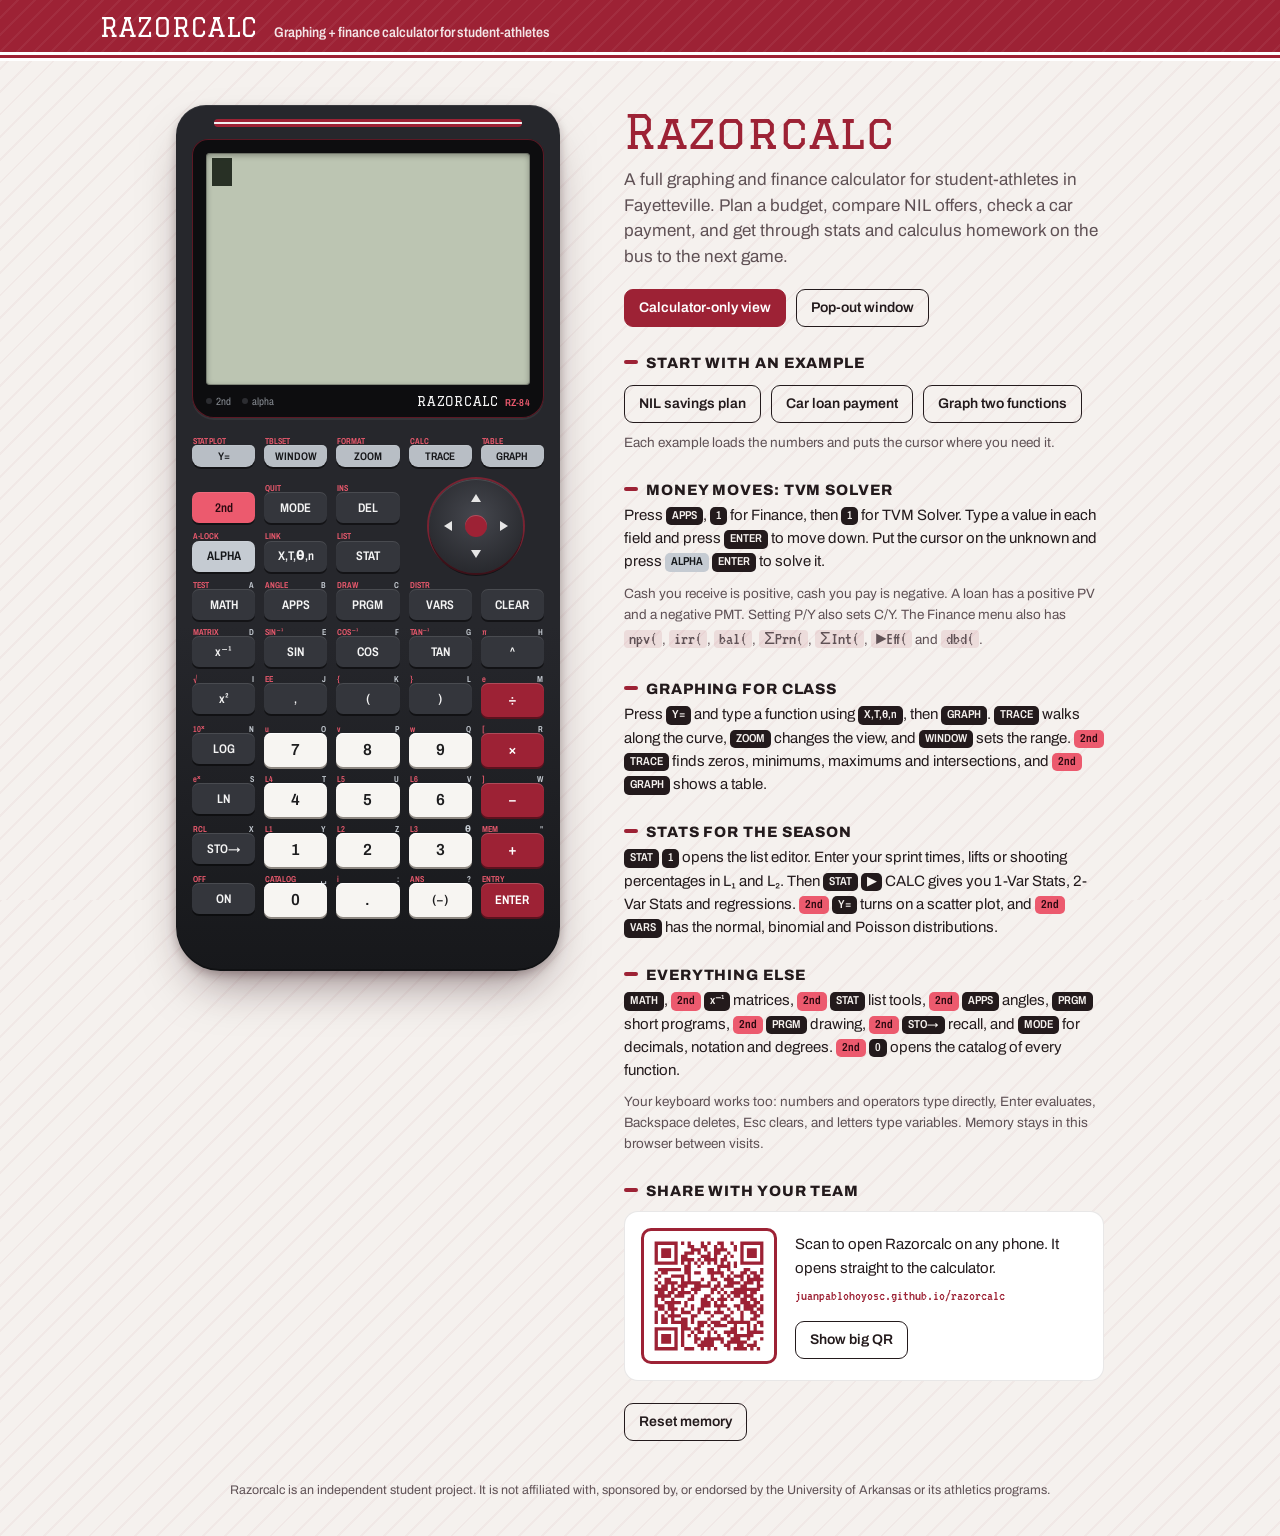
==== razorcalc/index.html @ 6e21e83f "Add Razorcalc calculator with Pages deploy workflow Rebrands the Amortix artifact as Razorcalc, wire" ====
<!DOCTYPE html>
<html lang="en">
<head>
<meta charset="utf-8">
<meta name="viewport" content="width=device-width, initial-scale=1, viewport-fit=cover">
<meta name="theme-color" content="#9D2235">
<meta name="description" content="Razorcalc: a graphing and finance calculator built for student-athletes.">
<title>Razorcalc</title>
<link rel="icon" href="data:image/svg+xml,%3Csvg xmlns='http://www.w3.org/2000/svg' viewBox='0 0 64 64'%3E%3Crect width='64' height='64' rx='14' fill='%239D2235'/%3E%3Ctext x='32' y='45' font-family='Georgia,serif' font-size='38' font-weight='700' text-anchor='middle' fill='%23fff'%3ER%3C/text%3E%3C/svg%3E">
<link rel="preconnect" href="https://fonts.googleapis.com">
<link rel="preconnect" href="https://fonts.gstatic.com" crossorigin>
<link href="https://fonts.googleapis.com/css2?family=Archivo:wdth,wght@62..125,400..800&family=Graduate&family=VT323&display=swap" rel="stylesheet">
<style>
:root{
  box-sizing:border-box;
  --page:#f5f1ee; --stripe:rgba(157,34,53,.045); --text:#231a1c; --muted:#5f5155; --rule:rgba(35,26,28,.14);
  --accent:#9D2235; --accent-ink:#ffffff; --card:#ffffff; --card-line:rgba(35,26,28,.1);
  --kbd-bg:#231a1c; --kbd-t:#f5f1ee;
  /* device colors stay constant across themes */
  --cardinal:#9D2235; --body:#26272c; --body-lo:#17181b; --bezel:#0d0d0f;
  --k-fn:#34363c; --k-fn-t:#f4f4f4;
  --k-num:#f7f5f2; --k-num-t:#1c1c1e;
  --k-op:#9D2235; --k-op-t:#ffffff;
  --k-top:#b8bec5; --k-top-t:#16171a;
  --second:#ec5a6e; --alpha:#c5cbd2;
  --lcd:#bcc5b2; --px:#1b2318;
}
@media (prefers-color-scheme:dark){
  :root:not([data-theme="light"]){ --page:#151113; --stripe:rgba(236,90,110,.05); --text:#f0e8e9; --muted:#b9a9ac; --rule:rgba(240,232,233,.14);
    --accent:#ec5a6e; --accent-ink:#1a0b0e; --card:#1f191b; --card-line:rgba(240,232,233,.1); --kbd-bg:#f0e8e9; --kbd-t:#151113; }
}
:root[data-theme="dark"]{ --page:#151113; --stripe:rgba(236,90,110,.05); --text:#f0e8e9; --muted:#b9a9ac; --rule:rgba(240,232,233,.14);
  --accent:#ec5a6e; --accent-ink:#1a0b0e; --card:#1f191b; --card-line:rgba(240,232,233,.1); --kbd-bg:#f0e8e9; --kbd-t:#151113; }
*,*::before,*::after{box-sizing:inherit}
html{height:100%}
body{
  margin:0;min-height:100%;color:var(--text);
  font-family:"Archivo",system-ui,-apple-system,"Segoe UI",sans-serif;
  background-color:var(--page);
  background-image:repeating-linear-gradient(135deg,var(--stripe) 0 2px,transparent 2px 16px);
  padding-bottom:env(safe-area-inset-bottom,0px);
}

/* ---------- masthead ---------- */
.masthead{background:var(--cardinal);color:#fff;padding:calc(14px + env(safe-area-inset-top,0px)) 16px 0;
  background-image:repeating-linear-gradient(135deg,rgba(255,255,255,.05) 0 2px,transparent 2px 12px)}
.mast-inner{max-width:1080px;margin:0 auto;display:flex;flex-wrap:wrap;align-items:baseline;gap:6px 16px;padding-bottom:12px}
.wordmark{font-family:"Graduate",Georgia,serif;font-size:26px;letter-spacing:.04em;line-height:1}
.tag{font-size:14px;font-weight:600;font-stretch:85%;opacity:.88}
.jersey{height:9px;background:linear-gradient(180deg,#fff 0 3px,var(--cardinal) 3px 6px,#fff 6px 9px)}

main{
  display:flex;flex-wrap:wrap;gap:clamp(24px,5vw,64px);justify-content:center;align-items:flex-start;
  padding:clamp(18px,4vw,44px) 16px 40px;max-width:1080px;margin:0 auto;
}

/* ---------- device ---------- */
.device{
  width:min(100%,384px);flex:0 0 auto;position:relative;
  background:linear-gradient(180deg,var(--body) 0%,var(--body) 60%,var(--body-lo) 100%);
  border-radius:30px 30px 44px 44px;
  padding:14px 16px 24px;
  box-shadow:0 1px 0 rgba(255,255,255,.08) inset,0 -2px 0 rgba(0,0,0,.3) inset,0 24px 50px -18px rgba(40,10,16,.55),0 4px 10px rgba(40,10,16,.25);
  user-select:none;-webkit-user-select:none;
}
.trim{height:8px;margin:0 22px 12px;border-radius:4px;background:linear-gradient(180deg,var(--cardinal) 0 3px,#f1f1f1 3px 5px,var(--cardinal) 5px 8px)}
.bezel{background:var(--bezel);border-radius:16px 16px 22px 22px;padding:14px 14px 10px;box-shadow:0 2px 0 rgba(255,255,255,.06),inset 0 0 0 1px rgba(157,34,53,.55)}
.lcd{
  position:relative;container-type:inline-size;background:var(--lcd);border-radius:4px;padding:5px 6px;
  box-shadow:inset 0 2px 6px rgba(0,0,0,.35),inset 0 0 0 1px rgba(0,0,0,.25);
}
.cells{
  display:grid;grid-template-columns:repeat(16,1fr);grid-template-rows:repeat(8,1fr);
  aspect-ratio:16/11.4;font-family:"VT323",ui-monospace,monospace;font-size:calc(100cqw/16*1.32);line-height:1;color:var(--px);
  transition:opacity .15s;
}
#gfx{position:absolute;left:6px;top:5px;width:calc(100% - 12px);height:calc(100% - 10px)}
#gfx[hidden]{display:none}
.c{position:relative;display:flex;align-items:center;justify-content:center;overflow:hidden;white-space:pre}
.c.inv{background:var(--px);color:var(--lcd)}
.c.cur::after{content:attr(data-o);position:absolute;inset:0;display:flex;align-items:center;justify-content:center;background:var(--px);color:var(--lcd);animation:blink 1s linear infinite}
.c.cur.ins::after{background:var(--lcd);color:var(--px)}
.c.fl{animation:flash 1s linear infinite}
@keyframes blink{0%,49.9%{opacity:1}50%,100%{opacity:0}}
@keyframes flash{0%,49.9%{background:var(--px);color:var(--lcd)}50%,100%{background:var(--lcd);color:var(--px)}}
@media (prefers-reduced-motion:reduce){.c.cur::after{animation:none}.c.fl{animation:none;background:var(--px);color:var(--lcd)}}
.lcd.off .cells,.lcd.off #gfx{visibility:hidden}
.bezel-foot{display:flex;align-items:center;justify-content:space-between;margin-top:9px;color:#8a8f96;font-size:10.5px;font-stretch:80%;letter-spacing:.02em}
.leds{display:flex;gap:10px}
.led{display:flex;align-items:center;gap:4px}
.led i{width:6px;height:6px;border-radius:50%;background:#2c2d31;transition:background .1s,box-shadow .1s}
.led.on.s i{background:var(--second);box-shadow:0 0 6px var(--second)}
.led.on.a i{background:var(--alpha);box-shadow:0 0 6px var(--alpha)}
.brand{font-family:"Graduate",Georgia,serif;color:#f3f3f3;font-size:13px;letter-spacing:.06em}
.brand small{font-family:"Archivo",sans-serif;font-weight:600;font-stretch:80%;color:var(--second);font-size:10px;margin-left:6px;letter-spacing:.04em}

.keys{display:grid;grid-template-columns:repeat(5,1fr);column-gap:9px;row-gap:3px;margin-top:14px}
.kw{display:flex;flex-direction:column;min-width:0}
.alt{display:flex;justify-content:space-between;align-items:flex-end;height:13px;padding:0 1px;font-size:8.6px;font-weight:600;font-stretch:72%;line-height:1;white-space:nowrap;overflow:visible}
.alt .l2{color:var(--second)}
.alt .la{color:var(--alpha);margin-left:auto}
.key{
  appearance:none;border:0;cursor:pointer;touch-action:manipulation;
  font:600 12.5px/1 "Archivo",system-ui,sans-serif;font-stretch:78%;
  height:31px;border-radius:7px;padding:0 2px;
  background:var(--k-fn);color:var(--k-fn-t);
  box-shadow:0 2px 0 rgba(0,0,0,.5),inset 0 1px 0 rgba(255,255,255,.1);
  transition:transform .06s,box-shadow .06s,filter .06s;
  white-space:nowrap;overflow:hidden;
}
.key:hover{filter:brightness(1.12)}
.key:active,.key.hit{transform:translateY(2px);box-shadow:0 0 0 rgba(0,0,0,.45),inset 0 1px 0 rgba(255,255,255,.1)}
.key:focus-visible{outline:2px solid var(--second);outline-offset:2px}
.key.num{background:var(--k-num);color:var(--k-num-t);font-size:16px;font-stretch:95%;height:34px;box-shadow:0 2px 0 #8d8781,inset 0 1px 0 #fff}
.key.num.small{font-size:12.5px}
.key.op{background:var(--k-op);color:var(--k-op-t);font-size:16px;height:34px;box-shadow:0 2px 0 #5a121e,inset 0 1px 0 rgba(255,255,255,.18)}
.key.op.enter{font-size:12.5px}
.key.second{background:var(--second);color:#2a0910}
.key.alpha{background:var(--alpha);color:#15171a}
.key.top{background:var(--k-top);color:var(--k-top-t);height:22px;border-radius:5px 5px 9px 9px;font-size:11px}
.row-gap{grid-column:1/-1;height:6px}

.dpad{grid-column:4/6;grid-row:3/5;position:relative;align-self:center;justify-self:center;width:94px;height:94px;border-radius:50%;
  background:radial-gradient(circle at 50% 40%,#45474e,#1f2024);box-shadow:0 3px 0 rgba(0,0,0,.5),inset 0 1px 0 rgba(255,255,255,.12),0 0 0 2px rgba(157,34,53,.7)}
.dpad button{position:absolute;appearance:none;border:0;background:transparent;color:#e6e6e6;cursor:pointer;width:34px;height:34px;display:flex;align-items:center;justify-content:center;border-radius:10px;touch-action:manipulation}
.dpad button:hover{background:rgba(255,255,255,.07)}
.dpad button:active,.dpad button.hit{background:rgba(0,0,0,.25)}
.dpad button:focus-visible{outline:2px solid var(--second)}
.dpad svg{width:12px;height:12px;fill:currentColor}
.dpad .u{top:2px;left:30px}.dpad .d{bottom:2px;left:30px}.dpad .l{left:2px;top:30px}.dpad .r{right:2px;top:30px}
.dpad .hub{position:absolute;inset:36px;border-radius:50%;background:var(--cardinal);box-shadow:inset 0 1px 0 rgba(255,255,255,.2)}

.note{min-height:1.4em;margin:12px 4px 0;font-size:13px;color:#c9c9cc;text-align:center}

/* ---------- guide ---------- */
.guide{flex:1 1 320px;max-width:480px;padding-top:4px}
.guide h1{font-family:"Graduate",Georgia,serif;font-weight:400;font-size:clamp(34px,5vw,46px);line-height:1;margin:0 0 12px;color:var(--accent);letter-spacing:.02em}
.guide .lede{font-size:17px;line-height:1.5;color:var(--muted);margin:0 0 20px}
.guide h2{font-size:15px;font-weight:800;margin:28px 0 6px;font-stretch:100%;text-transform:uppercase;letter-spacing:.06em}
.guide h2::before{content:"";display:inline-block;width:14px;height:4px;background:var(--accent);vertical-align:4px;margin-right:8px;border-radius:2px}
.guide p{font-size:15px;line-height:1.55;margin:0 0 10px}
.guide p.small{font-size:13.5px;color:var(--muted)}
kbd{display:inline-block;font:600 11.5px/1 "Archivo",sans-serif;font-stretch:80%;padding:3px 6px 4px;border-radius:5px;background:var(--kbd-bg);color:var(--kbd-t);vertical-align:1px;white-space:nowrap}
kbd.k2{background:var(--second);color:#2a0910}
kbd.ka{background:var(--alpha);color:#15171a}
code{font-family:"VT323",ui-monospace,monospace;font-size:18px;background:rgba(157,34,53,.1);padding:0 5px;border-radius:4px}
.actions{display:flex;flex-wrap:wrap;gap:10px;margin-top:14px}
.btn{appearance:none;cursor:pointer;font:600 14px/1 "Archivo",sans-serif;padding:11px 14px;border-radius:9px;border:1.5px solid var(--text);background:transparent;color:var(--text)}
.btn.primary{background:var(--accent);border-color:var(--accent);color:var(--accent-ink)}
.btn:hover{filter:brightness(1.08)}
.btn:focus-visible,.chip:focus-visible{outline:2px solid var(--accent);outline-offset:2px}
.share{display:flex;gap:18px;align-items:center;flex-wrap:wrap;margin-top:12px;padding:16px;border-radius:14px;background:var(--card);border:1px solid var(--card-line)}
.share p{margin:0 0 4px}
.qr{width:136px;flex:0 0 auto;border-radius:10px;overflow:hidden;background:#fff;padding:4px;border:3px solid var(--cardinal)}
.qr svg{display:block;width:100%;height:auto}
.url{font-family:"VT323",ui-monospace,monospace;font-size:18px;word-break:break-all;color:var(--accent)}
.foot{max-width:1080px;margin:0 auto;padding:0 16px 36px;font-size:12.5px;color:var(--muted);text-align:center;line-height:1.5}

/* ---------- calculator-only view ---------- */
.solobar{display:none;position:fixed;top:calc(8px + env(safe-area-inset-top,0px));right:8px;left:8px;justify-content:center;gap:6px;z-index:5;pointer-events:none}
.chip{pointer-events:auto;appearance:none;cursor:pointer;font:600 12.5px/1 "Archivo",sans-serif;padding:8px 11px;border-radius:999px;border:1px solid var(--card-line);background:var(--card);color:var(--text);box-shadow:0 2px 8px rgba(0,0,0,.12)}
.chip[hidden]{display:none}
body.solo .masthead,body.solo .masthead-trim,body.solo .guide,body.solo .foot{display:none}
body.solo .solobar{display:flex}
body.solo main{min-height:100vh;min-height:100dvh;align-items:center;padding:50px 8px 6px;max-width:none}

dialog{border:0;border-radius:18px;padding:0;background:var(--card);color:var(--text);max-width:min(92vw,360px);box-shadow:0 24px 60px rgba(0,0,0,.35)}
dialog::backdrop{background:rgba(20,8,11,.6)}
.share-card{padding:22px;text-align:center}
.share-card h2{font-family:"Graduate",Georgia,serif;font-weight:400;font-size:22px;margin:0 0 4px;color:var(--accent)}
.share-card .qr{width:min(70vw,240px);margin:14px auto 10px}
.share-card .actions{justify-content:center}
</style>
</head>
<body>
<header class="masthead">
  <div class="mast-inner"><span class="wordmark">RAZORCALC</span><span class="tag">Graphing + finance calculator for student-athletes</span></div>
</header>
<div class="jersey masthead-trim"></div>

<div class="solobar" id="solobar">
  <button class="chip" id="soloGuide" type="button">Guide</button>
  <button class="chip" id="soloQR" type="button">QR code</button>
  <button class="chip" id="soloFS" type="button">Fullscreen</button>
</div>

<main>
  <section class="device" aria-label="Calculator">
    <div class="trim" aria-hidden="true"></div>
    <div class="bezel">
      <div class="lcd" id="lcd" role="img" aria-label="Calculator display"><div class="cells" id="cells"></div><canvas id="gfx" hidden></canvas></div>
      <div class="bezel-foot">
        <div class="leds"><span class="led s" id="led2"><i></i>2nd</span><span class="led a" id="ledA"><i></i>alpha</span></div>
        <span class="brand">RAZORCALC<small>RZ-84</small></span>
      </div>
    </div>
    <div class="keys" id="keys"></div>
    <p class="note" id="note" aria-live="polite"></p>
  </section>

  <section class="guide">
    <h1>Razorcalc</h1>
    <p class="lede">A full graphing and finance calculator for student-athletes in Fayetteville. Plan a budget, compare NIL offers, check a car payment, and get through stats and calculus homework on the bus to the next game.</p>
    <div class="actions">
      <button class="btn primary" id="soloBtn" type="button">Calculator-only view</button>
      <button class="btn" id="popBtn" type="button">Pop-out window</button>
    </div>

    <h2>Start with an example</h2>
    <div class="actions">
      <button class="btn" id="exNil" type="button">NIL savings plan</button>
      <button class="btn" id="exCar" type="button">Car loan payment</button>
      <button class="btn" id="exGraph" type="button">Graph two functions</button>
    </div>
    <p class="small" style="margin-top:10px" id="exHelp">Each example loads the numbers and puts the cursor where you need it.</p>

    <h2>Money moves: TVM Solver</h2>
    <p>Press <kbd>APPS</kbd>, <kbd>1</kbd> for Finance, then <kbd>1</kbd> for TVM Solver. Type a value in each field and press <kbd>ENTER</kbd> to move down. Put the cursor on the unknown and press <kbd class="ka">ALPHA</kbd> <kbd>ENTER</kbd> to solve it.</p>
    <p class="small">Cash you receive is positive, cash you pay is negative. A loan has a positive PV and a negative PMT. Setting P/Y also sets C/Y. The Finance menu also has <code>npv(</code>, <code>irr(</code>, <code>bal(</code>, <code>ΣPrn(</code>, <code>ΣInt(</code>, <code>►Eff(</code> and <code>dbd(</code>.</p>

    <h2>Graphing for class</h2>
    <p>Press <kbd>Y=</kbd> and type a function using <kbd>X,T,θ,n</kbd>, then <kbd>GRAPH</kbd>. <kbd>TRACE</kbd> walks along the curve, <kbd>ZOOM</kbd> changes the view, and <kbd>WINDOW</kbd> sets the range. <kbd class="k2">2nd</kbd> <kbd>TRACE</kbd> finds zeros, minimums, maximums and intersections, and <kbd class="k2">2nd</kbd> <kbd>GRAPH</kbd> shows a table.</p>

    <h2>Stats for the season</h2>
    <p><kbd>STAT</kbd> <kbd>1</kbd> opens the list editor. Enter your sprint times, lifts or shooting percentages in L₁ and L₂. Then <kbd>STAT</kbd> <kbd>▶</kbd> CALC gives you 1-Var Stats, 2-Var Stats and regressions. <kbd class="k2">2nd</kbd> <kbd>Y=</kbd> turns on a scatter plot, and <kbd class="k2">2nd</kbd> <kbd>VARS</kbd> has the normal, binomial and Poisson distributions.</p>

    <h2>Everything else</h2>
    <p><kbd>MATH</kbd>, <kbd class="k2">2nd</kbd> <kbd>x⁻¹</kbd> matrices, <kbd class="k2">2nd</kbd> <kbd>STAT</kbd> list tools, <kbd class="k2">2nd</kbd> <kbd>APPS</kbd> angles, <kbd>PRGM</kbd> short programs, <kbd class="k2">2nd</kbd> <kbd>PRGM</kbd> drawing, <kbd class="k2">2nd</kbd> <kbd>STO→</kbd> recall, and <kbd>MODE</kbd> for decimals, notation and degrees. <kbd class="k2">2nd</kbd> <kbd>0</kbd> opens the catalog of every function.</p>
    <p class="small">Your keyboard works too: numbers and operators type directly, Enter evaluates, Backspace deletes, Esc clears, and letters type variables. Memory stays in this browser between visits.</p>

    <h2>Share with your team</h2>
    <div class="share">
      <div class="qr" id="qrGuide"><svg viewBox="0 0 37 37" class="segno"><path fill="#fff" d="M0 0h37v37h-37z"/><path class="qrline" stroke="#9d2235" d="M2 2.5h7m1 0h1m1 0h1m3 0h1m1 0h1m2 0h2m2 0h1m2 0h7m-33 1h1m5 0h1m3 0h2m2 0h2m2 0h1m1 0h1m3 0h1m1 0h1m5 0h1m-33 1h1m1 0h3m1 0h1m4 0h3m1 0h1m2 0h4m2 0h1m1 0h1m1 0h3m1 0h1m-33 1h1m1 0h3m1 0h1m2 0h3m1 0h1m2 0h1m1 0h2m2 0h1m3 0h1m1 0h3m1 0h1m-33 1h1m1 0h3m1 0h1m1 0h2m4 0h3m1 0h1m2 0h1m1 0h1m2 0h1m1 0h3m1 0h1m-33 1h1m5 0h1m1 0h4m1 0h1m1 0h4m1 0h2m4 0h1m5 0h1m-33 1h7m1 0h1m1 0h1m1 0h1m1 0h1m1 0h1m1 0h1m1 0h1m1 0h1m1 0h1m1 0h7m-24 1h2m2 0h1m5 0h4m1 0h1m-24 1h7m1 0h2m5 0h2m1 0h1m2 0h1m4 0h2m3 0h1m-33 1h1m1 0h2m5 0h2m1 0h2m2 0h5m2 0h1m2 0h2m1 0h2m1 0h1m-32 1h1m3 0h4m1 0h1m6 0h1m2 0h1m1 0h1m1 0h3m1 0h1m1 0h2m-32 1h1m2 0h2m3 0h1m1 0h1m3 0h1m2 0h2m2 0h3m2 0h1m1 0h5m-32 1h1m1 0h4m1 0h6m2 0h1m2 0h1m2 0h4m1 0h3m1 0h1m-32 1h1m1 0h2m1 0h1m1 0h3m2 0h5m1 0h2m1 0h3m2 0h2m3 0h2m-33 1h4m1 0h2m1 0h1m2 0h3m3 0h2m1 0h1m3 0h8m-31 1h2m1 0h2m1 0h4m1 0h1m4 0h1m1 0h1m1 0h1m1 0h5m1 0h2m-31 1h5m1 0h3m2 0h1m3 0h2m3 0h1m1 0h1m1 0h2m1 0h3m2 0h1m-33 1h1m1 0h1m2 0h1m4 0h2m2 0h2m1 0h1m1 0h3m1 0h1m2 0h2m1 0h2m1 0h1m-33 1h1m2 0h5m1 0h1m4 0h3m1 0h1m1 0h1m5 0h3m1 0h2m-32 1h3m1 0h2m3 0h1m1 0h1m2 0h3m1 0h4m2 0h2m1 0h4m1 0h1m-32 1h2m1 0h3m1 0h1m2 0h1m1 0h2m4 0h1m2 0h1m2 0h1m1 0h3m1 0h2m-33 1h1m2 0h1m1 0h1m2 0h3m2 0h1m1 0h2m1 0h3m2 0h1m2 0h1m2 0h2m1 0h1m-33 1h1m1 0h1m1 0h4m3 0h2m4 0h1m3 0h2m3 0h1m3 0h2m-32 1h1m1 0h2m1 0h1m2 0h2m1 0h1m4 0h1m3 0h2m1 0h1m2 0h1m2 0h2m-31 1h1m1 0h2m1 0h5m1 0h1m1 0h3m1 0h3m2 0h7m2 0h2m-25 1h2m3 0h2m1 0h1m1 0h4m2 0h1m3 0h1m1 0h1m1 0h1m-33 1h7m1 0h3m1 0h2m3 0h1m5 0h2m1 0h1m1 0h1m1 0h1m-31 1h1m5 0h1m1 0h1m2 0h1m1 0h2m1 0h1m1 0h1m2 0h4m3 0h5m-33 1h1m1 0h3m1 0h1m1 0h1m1 0h1m1 0h1m3 0h1m2 0h1m2 0h1m1 0h6m-30 1h1m1 0h3m1 0h1m1 0h1m3 0h2m1 0h6m2 0h3m2 0h1m3 0h1m-33 1h1m1 0h3m1 0h1m1 0h1m3 0h1m1 0h4m2 0h1m1 0h6m2 0h1m-31 1h1m5 0h1m1 0h1m4 0h5m3 0h2m2 0h2m1 0h3m-31 1h7m2 0h3m2 0h1m1 0h1m1 0h1m3 0h1m1 0h4m1 0h1m1 0h1"/></svg></div>
      <div style="flex:1 1 180px">
        <p>Scan to open Razorcalc on any phone. It opens straight to the calculator.</p>
        <p class="url">juanpablohoyosc.github.io/razorcalc</p>
        <div class="actions"><button class="btn" id="qrBtn" type="button">Show big QR</button></div>
      </div>
    </div>
    <div class="actions" style="margin-top:22px"><button class="btn" id="reset" type="button">Reset memory</button></div>
  </section>
</main>
<footer class="foot">Razorcalc is an independent student project. It is not affiliated with, sponsored by, or endorsed by the University of Arkansas or its athletics programs.</footer>

<dialog id="share" aria-labelledby="shareTitle">
  <div class="share-card">
    <h2 id="shareTitle">Scan for Razorcalc</h2>
    <p class="small" style="margin:0;color:var(--muted)">Point a phone camera at the code.</p>
    <div class="qr" id="qrDialog"><svg viewBox="0 0 37 37" class="segno"><path fill="#fff" d="M0 0h37v37h-37z"/><path class="qrline" stroke="#9d2235" d="M2 2.5h7m1 0h1m1 0h1m3 0h1m1 0h1m2 0h2m2 0h1m2 0h7m-33 1h1m5 0h1m3 0h2m2 0h2m2 0h1m1 0h1m3 0h1m1 0h1m5 0h1m-33 1h1m1 0h3m1 0h1m4 0h3m1 0h1m2 0h4m2 0h1m1 0h1m1 0h3m1 0h1m-33 1h1m1 0h3m1 0h1m2 0h3m1 0h1m2 0h1m1 0h2m2 0h1m3 0h1m1 0h3m1 0h1m-33 1h1m1 0h3m1 0h1m1 0h2m4 0h3m1 0h1m2 0h1m1 0h1m2 0h1m1 0h3m1 0h1m-33 1h1m5 0h1m1 0h4m1 0h1m1 0h4m1 0h2m4 0h1m5 0h1m-33 1h7m1 0h1m1 0h1m1 0h1m1 0h1m1 0h1m1 0h1m1 0h1m1 0h1m1 0h1m1 0h7m-24 1h2m2 0h1m5 0h4m1 0h1m-24 1h7m1 0h2m5 0h2m1 0h1m2 0h1m4 0h2m3 0h1m-33 1h1m1 0h2m5 0h2m1 0h2m2 0h5m2 0h1m2 0h2m1 0h2m1 0h1m-32 1h1m3 0h4m1 0h1m6 0h1m2 0h1m1 0h1m1 0h3m1 0h1m1 0h2m-32 1h1m2 0h2m3 0h1m1 0h1m3 0h1m2 0h2m2 0h3m2 0h1m1 0h5m-32 1h1m1 0h4m1 0h6m2 0h1m2 0h1m2 0h4m1 0h3m1 0h1m-32 1h1m1 0h2m1 0h1m1 0h3m2 0h5m1 0h2m1 0h3m2 0h2m3 0h2m-33 1h4m1 0h2m1 0h1m2 0h3m3 0h2m1 0h1m3 0h8m-31 1h2m1 0h2m1 0h4m1 0h1m4 0h1m1 0h1m1 0h1m1 0h5m1 0h2m-31 1h5m1 0h3m2 0h1m3 0h2m3 0h1m1 0h1m1 0h2m1 0h3m2 0h1m-33 1h1m1 0h1m2 0h1m4 0h2m2 0h2m1 0h1m1 0h3m1 0h1m2 0h2m1 0h2m1 0h1m-33 1h1m2 0h5m1 0h1m4 0h3m1 0h1m1 0h1m5 0h3m1 0h2m-32 1h3m1 0h2m3 0h1m1 0h1m2 0h3m1 0h4m2 0h2m1 0h4m1 0h1m-32 1h2m1 0h3m1 0h1m2 0h1m1 0h2m4 0h1m2 0h1m2 0h1m1 0h3m1 0h2m-33 1h1m2 0h1m1 0h1m2 0h3m2 0h1m1 0h2m1 0h3m2 0h1m2 0h1m2 0h2m1 0h1m-33 1h1m1 0h1m1 0h4m3 0h2m4 0h1m3 0h2m3 0h1m3 0h2m-32 1h1m1 0h2m1 0h1m2 0h2m1 0h1m4 0h1m3 0h2m1 0h1m2 0h1m2 0h2m-31 1h1m1 0h2m1 0h5m1 0h1m1 0h3m1 0h3m2 0h7m2 0h2m-25 1h2m3 0h2m1 0h1m1 0h4m2 0h1m3 0h1m1 0h1m1 0h1m-33 1h7m1 0h3m1 0h2m3 0h1m5 0h2m1 0h1m1 0h1m1 0h1m-31 1h1m5 0h1m1 0h1m2 0h1m1 0h2m1 0h1m1 0h1m2 0h4m3 0h5m-33 1h1m1 0h3m1 0h1m1 0h1m1 0h1m1 0h1m3 0h1m2 0h1m2 0h1m1 0h6m-30 1h1m1 0h3m1 0h1m1 0h1m3 0h2m1 0h6m2 0h3m2 0h1m3 0h1m-33 1h1m1 0h3m1 0h1m1 0h1m3 0h1m1 0h4m2 0h1m1 0h6m2 0h1m-31 1h1m5 0h1m1 0h1m4 0h5m3 0h2m2 0h2m1 0h3m-31 1h7m2 0h3m2 0h1m1 0h1m1 0h1m3 0h1m1 0h4m1 0h1m1 0h1"/></svg></div>
    <p class="url" style="margin:0 0 6px;font-size:16px">juanpablohoyosc.github.io/razorcalc</p>
    <div class="actions"><button class="btn primary" id="copyLink" type="button">Copy link</button><button class="btn" id="closeShare" type="button">Close</button></div>
  </div>
</dialog>
<script>
(function(){
'use strict';
const W=16,H=8;
const SITE_URL='https://juanpablohoyosc.github.io/razorcalc/';
const DONE={done:true};
class TIError extends Error{constructor(c){super(c);this.code=c;}}
const err=c=>{throw new TIError(c);};

const FINV={'fN':'N','fI%':'I','fPV':'PV','fPMT':'PMT','fFV':'FV','fP/Y':'PY','fC/Y':'CY'};
const WINV={wXmin:'Xmin',wXmax:'Xmax',wXscl:'Xscl',wYmin:'Ymin',wYmax:'Ymax',wYscl:'Yscl'};
const MATV={mA:'A',mB:'B',mC:'C'};
const DISP={neg:'⁻',inv:'⁻¹',EE:'ᴇ',econst:'e',L1:'L₁',L2:'L₂',L3:'L₃',L4:'L₄',L5:'L₅',L6:'L₆',
  fN:'N','fI%':'I%',fPV:'PV',fPMT:'PMT',fFV:'FV','fP/Y':'P/Y','fC/Y':'C/Y',nPr:' nPr ',nCr:' nCr ',xroot:'ˣ√',
  Y1:'Y₁',Y2:'Y₂',Y3:'Y₃',Y4:'Y₄',mA:'[A]',mB:'[B]',mC:'[C]',deg:'°',rad:'ʳ',tr:'ᵀ',
  wXmin:'Xmin',wXmax:'Xmax',wXscl:'Xscl',wYmin:'Ymin',wYmax:'Ymax',wYscl:'Yscl'};
const disp=t=>DISP[t]??t;
const isList=Array.isArray;
const isMat=v=>v!=null&&typeof v==='object'&&Array.isArray(v.m);
const isLetter=k=>typeof k==='string'&&/^[A-Zθuvw]$/.test(k);
const isLvar=k=>typeof k==='string'&&/^L[1-6]$/.test(k);
const isYv=k=>typeof k==='string'&&/^Y[1-4]$/.test(k);
const SUBS='₁₂₃₄₅₆';

const defTVM=()=>({N:0,I:0,PV:0,PMT:0,FV:0,PY:1,CY:1,bgn:false});
const defModes=()=>({notation:'normal',fix:'float',angle:'rad'});
const defWin=()=>({Xmin:-10,Xmax:10,Xscl:1,Ymin:-10,Ymax:10,Yscl:1});
const defFmt=()=>({axes:'on',grid:'off',coord:'on'});
const S={screen:'home',power:true,shift:null,alock:false,insert:false,
  ed:{t:[],c:0},history:[],entries:[],entryIdx:-1,ans:0,hasAns:false,
  vars:{},lists:{},tvm:defTVM(),modes:defModes(),contrast:0,
  menu:null,err:null,tvmRow:0,tvmEdit:null,tvmSolved:null,tvmOpt:0,modeRow:0,modeCol:[0,0,0],opt:'mode',
  yf:[[],[],[],[]],yon:[true,true,true,true],yRow:0,yEd:null,yEq:false,
  win:defWin(),tblset:{start:0,step:1},fmt:defFmt(),splot:false,draws:[],prgms:{},mats:{},
  form:null,gcur:null,trace:null,tbl:{top:0,row:0,col:0},led:{col:0,left:0,row:0,top:0,ed:null},
  info:null,pname:'',ped:null,rcl:false,_graph:false};

/* ================= number formatting ================= */
function fmtNum(x){
  if(typeof x!=='number') return String(x);
  if(x===0) x=0;
  const neg=x<0, a=Math.abs(x);
  const {notation,fix}=S.modes;
  const sci=(a,eng)=>{
    if(a===0) return fix==='float'?'0':(0).toFixed(fix);
    let e=Math.floor(Math.log10(a)); let m=a/Math.pow(10,e);
    if(m>=10){m/=10;e++;} if(m<1){m*=10;e--;}
    if(eng){const e3=Math.floor(e/3)*3; m=m*Math.pow(10,e-e3); e=e3;}
    const f=v=>fix==='float'?String(Number(v.toPrecision(10))):v.toFixed(fix);
    let ms=f(m);
    const lim=eng?1000:10;
    if(Number(ms)>=lim){ if(eng){m/=1000;e+=3;} else {m/=10;e+=1;} ms=f(m); }
    return ms+'ᴇ'+(e<0?'⁻':'')+Math.abs(e);
  };
  let s;
  if(notation==='normal'){
    if(a!==0&&(a>=1e10||(fix==='float'&&a<1e-3))) s=sci(a,false);
    else if(fix==='float'){ s=String(Number(a.toPrecision(10))); if(s.includes('e')||Number(s)>=1e10) s=sci(a,false); }
    else s=a.toFixed(fix);
  } else s=sci(a,notation==='eng');
  const zero=/^[0.]+$/.test(s);
  return (neg&&!zero?'⁻':'')+s;
}
// shortest rendering of x that fits in w cells (tables, list editor, graph readouts)
function fitNum(x,w){
  if(!isFinite(x)) return 'ERR';
  const s=fmtNum(x); if([...s].length<=w) return s;
  const tidy=t=>t.replace('e+','ᴇ').replace('e-','ᴇ⁻').replace(/^-/,'⁻');
  for(let p=w;p>=1;p--){
    const a=tidy(String(Number(x.toPrecision(p)))); if([...a].length<=w) return a;
    const b=tidy(x.toExponential(Math.max(0,p-1)).replace(/\.?0+e/,'e')); if([...b].length<=w) return b;
  }
  return '…';
}
function fracStr(x){
  if(typeof x!=='number'||!isFinite(x)||Number.isInteger(x)) return null;
  const neg=x<0; const a=Math.abs(x);
  let h1=1,h0=0,k1=0,k0=1,b=a;
  for(let i=0;i<40;i++){
    const q=Math.floor(b);
    const h2=q*h1+h0, k2=q*k1+k0;
    if(k2>9999) break;
    h0=h1;h1=h2;k0=k1;k1=k2;
    if(Math.abs(a-h1/k1)<1e-12*Math.max(1,a)) return (neg?'⁻':'')+h1+'/'+k1;
    const r=b-q; if(r<1e-15) break; b=1/r;
  }
  return null;
}
function fmtDMS(x){
  const neg=x<0; const a=Math.abs(x); let d=Math.floor(a); let mf=(a-d)*60; let m=Math.floor(mf+1e-9);
  let s=Number(Math.max(0,(mf-m)*60).toPrecision(8)); if(s>=60){s-=60;m++;} if(m>=60){m-=60;d++;}
  return (neg?'⁻':'')+d+'°'+m+"'"+s+'"';
}
function fmtMat(m,f){ return m.map((r,i)=>(i?' ':'[')+'['+r.map(f).join(' ')+']'+(i===m.length-1?']':'')).join('\n'); }
function fmtResult(v){
  if(v===DONE) return 'Done';
  if(v&&v.str!==undefined) return v.str;
  const fr=y=>fracStr(y)??fmtNum(y);
  if(v&&v.frac!==undefined){
    const x=v.frac;
    if(isMat(x)) return fmtMat(x.m,fr);
    if(isList(x)) return '{'+x.map(fr).join(' ')+'}';
    return fr(x);
  }
  if(v&&v.dms!==undefined){ const x=v.dms; return isList(x)?'{'+x.map(fmtDMS).join(' ')+'}':fmtDMS(x); }
  if(isMat(v)) return fmtMat(v.m,fmtNum);
  if(isList(v)) return '{'+v.map(fmtNum).join(' ')+'}';
  return fmtNum(v);
}

/* ================= arithmetic ================= */
function chk(v){ if(v===DONE||v==null||(typeof v==='object'&&!isList(v))) err('DATA TYPE'); return v; }
function num(v){ chk(v); if(isList(v)) err('DATA TYPE'); return v; }
function map1(v,f){ chk(v); return isList(v)?v.map(f):f(v); }
function bin(a,b,f){
  chk(a);chk(b);
  if(isList(a)&&isList(b)){ if(a.length!==b.length) err('DIM MISMATCH'); return a.map((x,i)=>f(x,b[i])); }
  if(isList(a)) return a.map(x=>f(x,b));
  if(isList(b)) return b.map(y=>f(a,y));
  return f(a,b);
}
const add=(x,y)=>{const r=x+y; return Math.abs(r)<1e-13*Math.max(Math.abs(x),Math.abs(y))?0:r;};
const sub=(x,y)=>add(x,-y);
const mul=(x,y)=>x*y;
const dv=(x,y)=>{ if(y===0) err('DIVIDE BY 0'); return x/y; };
function pw(x,y){
  if(x===0&&y===0) err('DOMAIN');
  if(x===0&&y<0) err('DIVIDE BY 0');
  if(x<0&&!Number.isInteger(y)){
    const inv=1/y, n=Math.round(inv);
    if(Math.abs(inv-n)<1e-10&&n%2!==0) return -Math.pow(-x,y);
    err('NONREAL ANS');
  }
  return Math.pow(x,y);
}
function fact(x){ if(!Number.isInteger(x)||x<0||x>69) err('DOMAIN'); let r=1; for(let i=2;i<=x;i++) r*=i; return r; }
function nPr(n,r){ if(!Number.isInteger(n)||!Number.isInteger(r)||n<0||r<0) err('DOMAIN'); if(r>n) return 0; let p=1; for(let i=0;i<r;i++) p*=(n-i); return p; }
function nCr(n,r){ if(!Number.isInteger(n)||!Number.isInteger(r)||n<0||r<0) err('DOMAIN'); if(r>n) return 0; r=Math.min(r,n-r); let p=1; for(let i=1;i<=r;i++) p=p*(n-r+i)/i; return Math.round(p); }
function roundTo(x,d){
  const a=Math.abs(x), s=String(a);
  let r;
  if(s.includes('e')) r=Math.round(a*Math.pow(10,d))/Math.pow(10,d);
  else r=Number(Math.round(Number(s+'e'+d))+'e-'+d);
  return x<0?-r:r;
}
const cleanTrig=v=>Math.abs(v)<1e-13?0:v;
const toRad=x=>S.modes.angle==='deg'?x*Math.PI/180:x;
const fromRad=x=>S.modes.angle==='deg'?x*180/Math.PI:x;
const F1={
  'sin(':x=>cleanTrig(Math.sin(toRad(x))),
  'cos(':x=>cleanTrig(Math.cos(toRad(x))),
  'tan(':x=>{ if(Math.abs(Math.cos(toRad(x)))<1e-15) err('DOMAIN'); return cleanTrig(Math.tan(toRad(x))); },
  'sin⁻¹(':x=>{ if(Math.abs(x)>1) err('DOMAIN'); return fromRad(Math.asin(x)); },
  'cos⁻¹(':x=>{ if(Math.abs(x)>1) err('DOMAIN'); return fromRad(Math.acos(x)); },
  'tan⁻¹(':x=>fromRad(Math.atan(x)),
  '√(':x=>{ if(x<0) err('NONREAL ANS'); return Math.sqrt(x); },
  '³√(':x=>Math.cbrt(x),
  'ln(':x=>{ if(x<0) err('NONREAL ANS'); if(x===0) err('DOMAIN'); return Math.log(x); },
  'log(':x=>{ if(x<0) err('NONREAL ANS'); if(x===0) err('DOMAIN'); return Math.log10(x); },
  'e^(':x=>Math.exp(x),
  '10^(':x=>Math.pow(10,x),
  'abs(':x=>Math.abs(x),
  'iPart(':x=>Math.trunc(x),
  'fPart(':x=>x-Math.trunc(x),
  'int(':x=>Math.floor(x),
};
const REL={'=':(a,b)=>Math.abs(a-b)<=1e-12*Math.max(1,Math.abs(a),Math.abs(b))?1:0,
  '≠':(a,b)=>Math.abs(a-b)<=1e-12*Math.max(1,Math.abs(a),Math.abs(b))?0:1,
  '>':(a,b)=>a>b?1:0,'≥':(a,b)=>a>=b?1:0,'<':(a,b)=>a<b?1:0,'≤':(a,b)=>a<=b?1:0};

/* ================= matrices ================= */
const matDims=a=>[a.m.length,a.m[0].length];
const matMap=(a,f)=>({m:a.m.map(r=>r.map(f))});
const tidy0=x=>Math.abs(x)<1e-13?0:x;
function matMul(a,b){
  const [r1,c1]=matDims(a),[r2,c2]=matDims(b); if(c1!==r2) err('DIM MISMATCH');
  const o=[]; for(let i=0;i<r1;i++){ o.push([]); for(let j=0;j<c2;j++){ let s=0; for(let k=0;k<c1;k++) s+=a.m[i][k]*b.m[k][j]; o[i].push(tidy0(s)); } }
  return {m:o};
}
function matElem(a,b,f){ const [r1,c1]=matDims(a),[r2,c2]=matDims(b); if(r1!==r2||c1!==c2) err('DIM MISMATCH'); return {m:a.m.map((r,i)=>r.map((x,j)=>f(x,b.m[i][j])))}; }
function ident(n){ if(!Number.isInteger(n)||n<1||n>12) err('DOMAIN'); return {m:Array.from({length:n},(_,i)=>Array.from({length:n},(_,j)=>i===j?1:0))}; }
function det(a){
  const [r,c]=matDims(a); if(r!==c) err('INVALID DIM');
  const M=a.m.map(x=>x.slice()); let d=1;
  for(let i=0;i<r;i++){
    let p=i; for(let k=i+1;k<r;k++) if(Math.abs(M[k][i])>Math.abs(M[p][i])) p=k;
    if(M[p][i]===0) return 0;
    if(p!==i){ [M[p],M[i]]=[M[i],M[p]]; d=-d; }
    d*=M[i][i];
    for(let k=i+1;k<r;k++){ const f=M[k][i]/M[i][i]; for(let j=i;j<r;j++) M[k][j]-=f*M[i][j]; }
  }
  return Math.abs(d)<1e-12?0:d;
}
function matInv(a){
  const [n,c]=matDims(a); if(n!==c) err('INVALID DIM');
  const M=a.m.map((r,i)=>[...r,...Array.from({length:n},(_,j)=>i===j?1:0)]);
  for(let i=0;i<n;i++){
    let p=i; for(let k=i+1;k<n;k++) if(Math.abs(M[k][i])>Math.abs(M[p][i])) p=k;
    if(Math.abs(M[p][i])<1e-12) err('SINGULAR MAT');
    [M[p],M[i]]=[M[i],M[p]];
    const v=M[i][i]; for(let j=0;j<2*n;j++) M[i][j]/=v;
    for(let k=0;k<n;k++) if(k!==i){ const f=M[k][i]; if(f) for(let j=0;j<2*n;j++) M[k][j]-=f*M[i][j]; }
  }
  return {m:M.map(r=>r.slice(n).map(tidy0))};
}
function transpose(a){ const [r,c]=matDims(a); return {m:Array.from({length:c},(_,j)=>Array.from({length:r},(_,i)=>a.m[i][j]))}; }
function matPow(a,n){
  if(!Number.isInteger(n)||n<0||n>255) err('DOMAIN');
  const [r,c]=matDims(a); if(r!==c) err('INVALID DIM');
  let res=ident(r), base=a; while(n){ if(n&1) res=matMul(res,base); base=matMul(base,base); n>>=1; } return res;
}
const OPS={'+':add,'-':sub,'*':mul,'/':dv};
function arith(op,a,b){
  if(isMat(a)||isMat(b)){
    if(isMat(a)&&isMat(b)){ if(op==='*') return matMul(a,b); if(op==='/') err('DATA TYPE'); return matElem(a,b,OPS[op]); }
    if(op==='*'){ const [M,s]=isMat(a)?[a,b]:[b,a]; const k=num(s); return matMap(M,x=>x*k); }
    if(op==='/'&&isMat(a)){ const k=num(b); return matMap(a,x=>dv(x,k)); }
    err('DATA TYPE');
  }
  return bin(a,b,OPS[op]);
}

/* ================= finance ================= */
const grow=(i,N)=>Math.exp(N*Math.log1p(i));
const annu=(i,N)=>i===0?N:Math.expm1(N*Math.log1p(i))/i;
function perRate(v){
  if(!(v.PY>0)||!(v.CY>0)) err('DOMAIN');
  const i=Math.expm1((v.CY/v.PY)*Math.log1p(v.I/(100*v.CY)));
  if(!isFinite(i)) err('DOMAIN');
  return i;
}
const GRID=(()=>{ const g=[0,-0.999999]; for(let x=1e-7;x<60;x*=1.3){ g.push(x); if(x<0.999) g.push(-x); } return g.sort((a,b)=>a-b); })();
function findRoot(f){
  const cands=[]; let px=null,pf=null;
  for(const x of GRID){
    const fx=f(x);
    if(!isFinite(fx)){ px=null; continue; }
    if(fx===0) cands.push([x,x]);
    else if(px!==null&&pf!==0&&Math.sign(fx)!==Math.sign(pf)) cands.push([px,x]);
    px=x; pf=fx;
  }
  if(!cands.length) err('NO SIGN CHNG');
  cands.sort((p,q)=>Math.min(Math.abs(p[0]),Math.abs(p[1]))-Math.min(Math.abs(q[0]),Math.abs(q[1])));
  let [a,b]=cands[0]; if(a===b) return a;
  let fa=f(a);
  for(let k=0;k<200;k++){
    const m=(a+b)/2; if(m===a||m===b) break;
    const fm=f(m);
    if(fm===0) return m;
    if(Math.sign(fm)===Math.sign(fa)){ a=m; fa=fm; } else b=m;
  }
  return (a+b)/2;
}
function tvmF(v,i){ const G=1+i*(v.bgn?1:0); return v.PV*grow(i,v.N)+v.PMT*G*annu(i,v.N)+v.FV; }
function tvmCompute(key,v){
  let r;
  if(key==='I'){
    if(!(v.PY>0)||!(v.CY>0)) err('DOMAIN');
    const i=findRoot(x=>tvmF(v,x));
    r=100*v.CY*Math.expm1((v.PY/v.CY)*Math.log1p(i));
  } else {
    const i=perRate(v), G=1+i*(v.bgn?1:0);
    switch(key){
      case 'FV': r=-(v.PV*grow(i,v.N)+v.PMT*G*annu(i,v.N)); break;
      case 'PV': r=-(v.FV+v.PMT*G*annu(i,v.N))/grow(i,v.N); break;
      case 'PMT':{ const d=G*annu(i,v.N); if(d===0) err('DOMAIN'); r=-(v.PV*grow(i,v.N)+v.FV)/d; break; }
      case 'N':{
        if(i===0){ if(v.PMT===0) err('DOMAIN'); r=-(v.PV+v.FV)/v.PMT; }
        else { const q=(v.PMT*G-v.FV*i)/(v.PMT*G+v.PV*i); if(!(q>0)||!isFinite(q)) err('NO SIGN CHNG'); r=Math.log(q)/Math.log1p(i); }
        break;
      }
    }
  }
  if(Number.isNaN(r)) err('DOMAIN');
  if(!isFinite(r)) err('OVERFLOW');
  return r;
}
const TVMF={'tvm_Pmt':['PMT',['N','I','PV','FV','PY','CY']],'tvm_I%':['I',['N','PV','PMT','FV','PY','CY']],
  'tvm_PV':['PV',['N','I','PMT','FV','PY','CY']],'tvm_N':['N',['I','PV','PMT','FV','PY','CY']],'tvm_FV':['FV',['N','I','PV','PMT','PY','CY']]};
function tvmFn(name,args){
  const [key,order]=TVMF[name];
  if(args.length>order.length) err('ARGUMENT');
  const v={...S.tvm}; args.forEach((a,j)=>v[order[j]]=num(a));
  return tvmCompute(key,v);
}
function balN(n,rv){
  const v=S.tvm; if(!Number.isInteger(n)||n<0) err('DOMAIN');
  const i=perRate(v), k=v.bgn?1:0;
  const d=rv!==undefined?rv:(S.modes.fix==='float'?null:S.modes.fix);
  if(d===null) return v.PV*grow(i,n)+v.PMT*(1+i*k)*annu(i,n);
  if(!Number.isInteger(d)||d<0||d>9||n>100000) err('DOMAIN');
  const r=x=>roundTo(x,d); let b=r(v.PV); const p=r(v.PMT);
  for(let j=0;j<n;j++){ if(k) b=r(b+p); b=r(b+r(b*i)); if(!k) b=r(b+p); }
  return b;
}
function cashFlows(listArg,freqArg){
  const L=isList(listArg)?listArg:[num(listArg)];
  let F=null;
  if(freqArg!==undefined){ F=isList(freqArg)?freqArg:[num(freqArg)]; if(F.length!==L.length) err('DIM MISMATCH'); F.forEach(f=>{ if(!Number.isInteger(f)||f<1||f>9999) err('DOMAIN'); }); }
  return [L,F];
}
function npvCalc(i,cf0,L,F){ let t=0,s=cf0; L.forEach((c,j)=>{ const f=F?F[j]:1; for(let k=0;k<f;k++){ t++; s+=c/Math.pow(1+i,t); } }); return s; }
function parseDate(x){
  x=num(x); if(x<0) err('DOMAIN');
  const ip=Math.floor(x+1e-9); let mm,dd,yy;
  if(ip<=12){ const fr=Math.round((x-ip)*10000); mm=ip; dd=Math.floor(fr/100); yy=fr%100; }
  else { dd=Math.floor(ip/100); mm=ip%100; yy=Math.round((x-ip)*100); }
  const y=yy<50?2000+yy:1900+yy; const t=Date.UTC(y,mm-1,dd); const D=new Date(t);
  if(mm<1||mm>12||D.getUTCDate()!==dd||D.getUTCMonth()!==mm-1) err('DOMAIN');
  return t;
}
function gcd2(a,b){ a=Math.abs(a);b=Math.abs(b); while(b){[a,b]=[b,a%b];} return a; }

/* ================= statistics & distributions ================= */
function erfc(x){
  if(x<0) return 2-erfc(-x);
  if(x<3){
    let t=x,sum=x;
    for(let n=1;n<300;n++){ t*=-x*x/n; const d=t/(2*n+1); sum+=d; if(Math.abs(d)<1e-17*Math.abs(sum)) break; }
    return 1-2/Math.sqrt(Math.PI)*sum;
  }
  let f=0; for(let k=80;k>=1;k--) f=(k/2)/(x+f);
  return Math.exp(-x*x)/Math.sqrt(Math.PI)/(x+f);
}
const SQ2=Math.SQRT2;
function normInterval(a,b){ return a>0?0.5*(erfc(a/SQ2)-erfc(b/SQ2)):0.5*(erfc(-b/SQ2)-erfc(-a/SQ2)); }
function invPhi(p){
  const a=[-39.69683028665376,220.9460984245205,-275.9285104469687,138.3577518672690,-30.66479806614716,2.506628277459239];
  const b=[-54.47609879822406,161.5858368580409,-155.6989798598866,66.80131188771972,-13.28068155288572];
  const c=[-0.007784894002430293,-0.3223964580411365,-2.400758277161838,-2.549732539343734,4.374664141464968,2.938163982698783];
  const d=[0.007784695709041462,0.3224671290700398,2.445134137142996,3.754408661907416];
  const pl=0.02425; let x;
  if(p<pl){ const q=Math.sqrt(-2*Math.log(p)); x=(((((c[0]*q+c[1])*q+c[2])*q+c[3])*q+c[4])*q+c[5])/((((d[0]*q+d[1])*q+d[2])*q+d[3])*q+1); }
  else if(p<=1-pl){ const q=p-0.5,r=q*q; x=(((((a[0]*r+a[1])*r+a[2])*r+a[3])*r+a[4])*r+a[5])*q/(((((b[0]*r+b[1])*r+b[2])*r+b[3])*r+b[4])*r+1); }
  else { const q=Math.sqrt(-2*Math.log(1-p)); x=-(((((c[0]*q+c[1])*q+c[2])*q+c[3])*q+c[4])*q+c[5])/((((d[0]*q+d[1])*q+d[2])*q+d[3])*q+1); }
  for(let k=0;k<2;k++){ const e=0.5*erfc(-x/SQ2)-p; const u=e*Math.sqrt(2*Math.PI)*Math.exp(x*x/2); x=x-u/(1+x*u/2); }
  return x;
}
function lnFacts(n){ const a=new Float64Array(n+1); for(let i=2;i<=n;i++) a[i]=a[i-1]+Math.log(i); return a; }
function lnFact(n){ let s=0; for(let i=2;i<=n;i++) s+=Math.log(i); return s; }
function binPmf(n,p,k,lf){
  if(!Number.isInteger(k)||k<0||k>n) return 0;
  if(p===0) return k===0?1:0; if(p===1) return k===n?1:0;
  return Math.exp(lf[n]-lf[k]-lf[n-k]+k*Math.log(p)+(n-k)*Math.log1p(-p));
}
function poisPmf(mu,k){ if(!Number.isInteger(k)||k<0) return 0; if(mu===0) return k===0?1:0; return Math.exp(-mu+k*Math.log(mu)-lnFact(k)); }
function median(a){ const n=a.length; const m=Math.floor(n/2); return n%2?a[m]:(a[m-1]+a[m])/2; }
function listOf(v){ if(!isList(v)||!v.length) err('DATA TYPE'); return v; }
function resolveList(x){
  if(x&&x.name){ if(isLvar(x.name)){ const L=S.lists[x.name]; if(!L||!L.length) err('INVALID DIM'); return L.slice(); } err('DATA TYPE'); }
  if(isList(x)&&x.length) return x;
  err('DATA TYPE');
}
function oneVar(X,F){
  const w=F||X.map(()=>1); let n=0,sx=0,sx2=0;
  X.forEach((x,i)=>{ if(w[i]<0) err('DOMAIN'); n+=w[i]; sx+=x*w[i]; sx2+=x*x*w[i]; });
  if(n<=0) err('DOMAIN');
  const mean=sx/n, ss=Math.max(0,sx2-sx*mean);
  const lines=['1-Var Stats','x̄='+fmtNum(mean),'Σx='+fmtNum(sx),'Σx²='+fmtNum(sx2),'Sx='+(n>1?fmtNum(Math.sqrt(ss/(n-1))):''),'σx='+fmtNum(Math.sqrt(ss/n)),'n='+fmtNum(n)];
  let arr=null;
  if(!F) arr=X.slice(); else if(F.every(Number.isInteger)&&n<=99999){ arr=[]; X.forEach((x,i)=>{ for(let k=0;k<w[i];k++) arr.push(x); }); }
  if(arr&&arr.length){
    arr.sort((a,b)=>a-b); const h=Math.floor(arr.length/2);
    const lo=arr.slice(0,h), hi=arr.slice(arr.length%2?h+1:h);
    lines.push('minX='+fmtNum(arr[0]),'Q₁='+(lo.length?fmtNum(median(lo)):''),'Med='+fmtNum(median(arr)),'Q₃='+(hi.length?fmtNum(median(hi)):''),'maxX='+fmtNum(arr[arr.length-1]));
  }
  return lines;
}
function twoVar(X,Y){
  if(X.length!==Y.length) err('DIM MISMATCH');
  const n=X.length; let sx=0,sy=0,sxx=0,syy=0,sxy=0;
  X.forEach((x,i)=>{ const y=Y[i]; sx+=x; sy+=y; sxx+=x*x; syy+=y*y; sxy+=x*y; });
  const vx=Math.max(0,sxx-sx*sx/n), vy=Math.max(0,syy-sy*sy/n);
  const sd=(v,d)=>d>0?fmtNum(Math.sqrt(v/d)):'';
  return ['2-Var Stats','x̄='+fmtNum(sx/n),'Σx='+fmtNum(sx),'Σx²='+fmtNum(sxx),'Sx='+sd(vx,n-1),'σx='+sd(vx,n),
    'ȳ='+fmtNum(sy/n),'Σy='+fmtNum(sy),'Σy²='+fmtNum(syy),'Sy='+sd(vy,n-1),'σy='+sd(vy,n),'Σxy='+fmtNum(sxy),'n='+n,
    'minX='+fmtNum(Math.min(...X)),'maxX='+fmtNum(Math.max(...X)),'minY='+fmtNum(Math.min(...Y)),'maxY='+fmtNum(Math.max(...Y))];
}
function linFit(xs,ys){
  const m=xs.length; if(m<2) err('DIM MISMATCH');
  let sx=0,sy=0,sxx=0,sxy=0,syy=0; xs.forEach((x,i)=>{ const y=ys[i]; sx+=x;sy+=y;sxx+=x*x;sxy+=x*y;syy+=y*y; });
  const dx=m*sxx-sx*sx; if(dx===0) err('DIVIDE BY 0');
  const A=(m*sxy-sx*sy)/dx, B=(sy-A*sx)/m, dy=m*syy-sy*sy;
  return {A,B,r:dy===0?NaN:(m*sxy-sx*sy)/Math.sqrt(dx*dy)};
}
function regress(kind,a){
  const args=a.slice(); let yv=null;
  const last=args[args.length-1]; if(last&&last.name&&isYv(last.name)){ yv=last.name; args.pop(); }
  const X=resolveList(args.length>0?args[0]:{name:'L1'}), Y=resolveList(args.length>1?args[1]:{name:'L2'});
  if(X.length!==Y.length) err('DIM MISMATCH');
  let lines, eq;
  if(kind==='lin'){
    const {A,B,r}=linFit(X,Y);
    lines=['LinReg','y=ax+b','a='+fmtNum(A),'b='+fmtNum(B)]; if(!isNaN(r)) lines.push('r²='+fmtNum(r*r),'r='+fmtNum(r));
    eq=[...numToTokens(A),'X','+',...numToTokens(B)];
  } else if(kind==='exp'){
    if(Y.some(y=>y<=0)) err('DOMAIN');
    const {A,B,r}=linFit(X,Y.map(Math.log)); const a0=Math.exp(B), b0=Math.exp(A);
    lines=['ExpReg','y=a*b^x','a='+fmtNum(a0),'b='+fmtNum(b0)]; if(!isNaN(r)) lines.push('r²='+fmtNum(r*r),'r='+fmtNum(r));
    eq=[...numToTokens(a0),'*',...numToTokens(b0),'^','X'];
  } else {
    const n=X.length; if(n<3) err('DIM MISMATCH');
    const s=[0,0,0,0,0], t=[0,0,0];
    X.forEach((x,i)=>{ let p=1; for(let k=0;k<5;k++){ s[k]+=p; if(k<3) t[k]+=p*Y[i]; p*=x; } });
    const inv=matInv({m:[[s[4],s[3],s[2]],[s[3],s[2],s[1]],[s[2],s[1],s[0]]]});
    const [A,B,C]=matMul(inv,{m:[[t[2]],[t[1]],[t[0]]]}).m.map(r=>r[0]);
    const my=t[0]/n; let ssr=0,sst=0; X.forEach((x,i)=>{ const f=A*x*x+B*x+C; ssr+=(Y[i]-f)**2; sst+=(Y[i]-my)**2; });
    lines=['QuadReg','y=ax²+bx+c','a='+fmtNum(A),'b='+fmtNum(B),'c='+fmtNum(C)]; if(sst>0) lines.push('R²='+fmtNum(1-ssr/sst));
    eq=[...numToTokens(A),'X','²','+',...numToTokens(B),'X','+',...numToTokens(C)];
  }
  if(yv){ const i=+yv[1]-1; S.yf[i]=eq; S.yon[i]=true; lines.push('→'+disp(yv)); }
  return {info:lines};
}

function callFn(name,args){
  const one=()=>{ if(args.length!==1) err('ARGUMENT'); return args[0]; };
  if(F1[name]) return map1(one(),F1[name]);
  const n=(i)=>num(args[i]);
  const cnt=(lo,hi)=>{ if(args.length<lo||args.length>hi) err('ARGUMENT'); };
  const prob=p=>{ if(!(p>=0&&p<=1)) err('DOMAIN'); return p; };
  switch(name){
    case 'round(':{ cnt(1,2); const d=args.length>1?n(1):9; if(!Number.isInteger(d)||d<0||d>9) err('DOMAIN'); return map1(args[0],x=>roundTo(x,d)); }
    case 'min(': case 'max(':{
      const f=name==='min('?Math.min:Math.max;
      if(args.length===1){ const L=args[0]; if(!isList(L)||!L.length) err('DATA TYPE'); return f(...L); }
      cnt(2,2); return bin(args[0],args[1],(a,b)=>f(a,b));
    }
    case 'lcm(': case 'gcd(':{ cnt(2,2); return bin(args[0],args[1],(a,b)=>{ if(!Number.isInteger(a)||!Number.isInteger(b)||a<0||b<0) err('DOMAIN'); const g=gcd2(a,b); return name==='gcd('?g:(g===0?0:a/g*b); }); }
    case 'randInt(':{ cnt(2,3); const lo=Math.ceil(Math.min(n(0),n(1))), hi=Math.floor(Math.max(n(0),n(1))); const r=()=>lo+Math.floor(Math.random()*(hi-lo+1));
      if(args.length===3){ const k=n(2); if(!Number.isInteger(k)||k<1||k>999) err('DOMAIN'); return Array.from({length:k},r); } return r(); }
    case 'npv(':{ cnt(3,4); const [L,F]=cashFlows(args[2],args[3]); return npvCalc(n(0)/100,n(1),L,F); }
    case 'irr(':{ cnt(2,3); const cf0=n(0); const [L,F]=cashFlows(args[1],args[2]); return 100*findRoot(i=>npvCalc(i,cf0,L,F)); }
    case 'bal(':{ cnt(1,2); return balN(n(0),args.length>1?n(1):undefined); }
    case 'ΣPrn(': case 'ΣInt(':{
      cnt(2,3); const p1=n(0),p2=n(1),rv=args.length>2?n(2):undefined;
      if(!Number.isInteger(p1)||!Number.isInteger(p2)||p1<1||p2<p1) err('DOMAIN');
      const prn=balN(p2,rv)-balN(p1-1,rv);
      if(name==='ΣPrn(') return prn;
      const d=rv!==undefined?rv:(S.modes.fix==='float'?null:S.modes.fix);
      const pmt=d===null?S.tvm.PMT:roundTo(S.tvm.PMT,d);
      return (p2-p1+1)*pmt-prn;
    }
    case '►Nom(':{ cnt(2,2); const cp=n(1); if(!(cp>0)) err('DOMAIN'); return 100*cp*Math.expm1(Math.log1p(n(0)/100)/cp); }
    case '►Eff(':{ cnt(2,2); const cp=n(1); if(!(cp>0)) err('DOMAIN'); return 100*Math.expm1(cp*Math.log1p(n(0)/100/cp)); }
    case 'dbd(':{ cnt(2,2); return Math.round((parseDate(args[1])-parseDate(args[0]))/86400000); }
    /* lists */
    case 'dim(':{ cnt(1,1); const v=args[0]; if(isMat(v)) return matDims(v); if(isList(v)) return v.length; err('DATA TYPE'); }
    case 'sum(':{ cnt(1,1); return listOf(args[0]).reduce((s,x)=>s+x,0); }
    case 'prod(':{ cnt(1,1); return listOf(args[0]).reduce((s,x)=>s*x,1); }
    case 'mean(':{ cnt(1,2); const L=listOf(args[0]); if(args.length===1) return L.reduce((s,x)=>s+x,0)/L.length;
      const F=listOf(args[1]); if(F.length!==L.length) err('DIM MISMATCH'); const t=F.reduce((s,x)=>s+x,0); if(t<=0) err('DOMAIN'); return L.reduce((s,x,i)=>s+x*F[i],0)/t; }
    case 'median(':{ cnt(1,1); return median(listOf(args[0]).slice().sort((a,b)=>a-b)); }
    case 'stdDev(': case 'variance(':{ cnt(1,1); const L=listOf(args[0]); if(L.length<2) err('DIM MISMATCH');
      const m=L.reduce((s,x)=>s+x,0)/L.length; const v=L.reduce((s,x)=>s+(x-m)**2,0)/(L.length-1); return name==='variance('?v:Math.sqrt(v); }
    case 'cumSum(':{ cnt(1,1); let s=0; return listOf(args[0]).map(x=>s+=x); }
    case 'ΔList(':{ cnt(1,1); const L=listOf(args[0]); if(L.length<2) err('INVALID DIM'); return L.slice(1).map((x,i)=>sub(x,L[i])); }
    case 'augment(':{ cnt(2,2); const [a,b]=args;
      if(isMat(a)&&isMat(b)){ if(a.m.length!==b.m.length) err('DIM MISMATCH'); return {m:a.m.map((r,i)=>[...r,...b.m[i]])}; }
      return [...listOf(a),...listOf(b)]; }
    /* matrices */
    case 'det(':{ cnt(1,1); if(!isMat(args[0])) err('DATA TYPE'); return det(args[0]); }
    case 'identity(':{ cnt(1,1); return ident(n(0)); }
    /* distributions */
    case 'normalpdf(':{ cnt(1,3); const mu=args.length>1?n(1):0, sg=args.length>2?n(2):1; if(!(sg>0)) err('DOMAIN');
      return map1(args[0],x=>Math.exp(-0.5*((x-mu)/sg)**2)/(sg*Math.sqrt(2*Math.PI))); }
    case 'normalcdf(':{ cnt(2,4); const mu=args.length>2?n(2):0, sg=args.length>3?n(3):1; if(!(sg>0)) err('DOMAIN');
      return bin(args[0],args[1],(lo,hi)=>{ if(lo>hi) err('DOMAIN'); return normInterval((lo-mu)/sg,(hi-mu)/sg); }); }
    case 'invNorm(':{ cnt(1,3); const mu=args.length>1?n(1):0, sg=args.length>2?n(2):1; if(!(sg>0)) err('DOMAIN');
      return map1(args[0],p=>{ if(!(p>0&&p<1)) err('DOMAIN'); return mu+sg*invPhi(p); }); }
    case 'binompdf(': case 'binomcdf(':{ cnt(2,3); const N=n(0), p=prob(n(1)); if(!Number.isInteger(N)||N<0||N>100000) err('DOMAIN');
      const lf=lnFacts(N), pmf=k=>binPmf(N,p,k,lf);
      const cdf=x=>{ const top=Math.min(N,Math.floor(x+1e-9)); let s=0; for(let k=0;k<=top;k++) s+=pmf(k); return Math.min(1,s); };
      const f=name==='binompdf('?pmf:cdf;
      if(args.length===2){ if(N>998) err('DOMAIN'); return Array.from({length:N+1},(_,k)=>f(k)); }
      return map1(args[2],f); }
    case 'poissonpdf(': case 'poissoncdf(':{ cnt(2,2); const mu=n(0); if(!(mu>0)) err('DOMAIN');
      return map1(args[1],x=>{ if(name==='poissonpdf(') return poisPmf(mu,x); const top=Math.floor(x+1e-9); if(top>100000) err('DOMAIN'); let s=0; for(let k=0;k<=top;k++) s+=poisPmf(mu,k); return Math.min(1,s); }); }
    case 'geometpdf(': case 'geometcdf(':{ cnt(2,2); const p=prob(n(0)); if(p===0) err('DOMAIN');
      return map1(args[1],x=>{ if(!Number.isInteger(x)||x<1) err('DOMAIN'); return name==='geometpdf('?Math.pow(1-p,x-1)*p:1-Math.pow(1-p,x); }); }
    /* angles */
    case 'R►Pr(':{ cnt(2,2); return bin(args[0],args[1],(x,y)=>Math.hypot(x,y)); }
    case 'R►Pθ(':{ cnt(2,2); return bin(args[0],args[1],(x,y)=>fromRad(Math.atan2(y,x))); }
    case 'P►Rx(':{ cnt(2,2); return bin(args[0],args[1],(r,t)=>cleanTrig(r*Math.cos(toRad(t)))); }
    case 'P►Ry(':{ cnt(2,2); return bin(args[0],args[1],(r,t)=>cleanTrig(r*Math.sin(toRad(t)))); }
    /* drawing */
    case 'Line(':{ cnt(4,4); S.draws.push({t:'l',x1:n(0),y1:n(1),x2:n(2),y2:n(3)}); S._graph=true; return DONE; }
    case 'Circle(':{ cnt(3,3); const r=n(2); if(!(r>0)) err('DOMAIN'); S.draws.push({t:'c',x:n(0),y:n(1),r}); S._graph=true; return DONE; }
  }
  err('SYNTAX');
}

/* ================= commands (take the rest of a statement) ================= */
function cmdArgs(P,names){
  const a=[]; if(P.atEnd()) return a;
  for(;;){
    const t=P.peek(), nx=P.t[P.p+1];
    if(names&&(isLvar(t)||isYv(t))&&(nx===undefined||nx===',')){ P.next(); a.push({name:t}); }
    else a.push(P.rel());
    if(P.peek()===','){ P.next(); continue; }
    break;
  }
  if(!P.atEnd()) err('SYNTAX');
  return a;
}
const CMD={
  '1-Var Stats ':P=>{ const a=cmdArgs(P,true); const X=resolveList(a.length?a[0]:{name:'L1'});
    let F=null; if(a.length>1){ F=a[1]&&a[1].name?resolveList(a[1]):(isList(a[1])?a[1]:[num(a[1])]); if(F.length!==X.length) err('DIM MISMATCH'); }
    return {info:oneVar(X,F)}; },
  '2-Var Stats ':P=>{ const a=cmdArgs(P,true); return {info:twoVar(resolveList(a.length>0?a[0]:{name:'L1'}),resolveList(a.length>1?a[1]:{name:'L2'}))}; },
  'LinReg(ax+b) ':P=>regress('lin',cmdArgs(P,true)),
  'QuadReg ':P=>regress('quad',cmdArgs(P,true)),
  'ExpReg ':P=>regress('exp',cmdArgs(P,true)),
  'ClrList ':P=>{ const a=cmdArgs(P,true); if(!a.length) err('ARGUMENT'); a.forEach(x=>{ if(!x||!x.name||!isLvar(x.name)) err('DATA TYPE'); S.lists[x.name]=[]; }); return DONE; },
  'Disp ':P=>{ const a=cmdArgs(P,false); a.forEach(v=>{ checkVal(v); S.history.push({in:'',out:fmtResult(v),left:v&&v.str!==undefined}); }); return DONE; },
  'ClrHome':P=>{ cmdArgs(P); S.history=[]; return DONE; },
  'ClrDraw':P=>{ cmdArgs(P); S.draws=[]; S._graph=true; return DONE; },
  'Horizontal ':P=>{ const a=cmdArgs(P); if(a.length!==1) err('ARGUMENT'); S.draws.push({t:'h',y:num(a[0])}); S._graph=true; return DONE; },
  'Vertical ':P=>{ const a=cmdArgs(P); if(a.length!==1) err('ARGUMENT'); S.draws.push({t:'v',x:num(a[0])}); S._graph=true; return DONE; },
  'PlotsOn':P=>{ cmdArgs(P); S.splot=true; return DONE; },
  'PlotsOff':P=>{ cmdArgs(P); S.splot=false; return DONE; },
};

/* ================= Y= functions and programs ================= */
let yDepth=0, pDepth=0;
function evalY(i,x,strict){
  const t=S.yf[i];
  if(!t.length){ if(strict) err('UNDEFINED'); return NaN; }
  if(yDepth>6) err('RECURSION');
  const had=Object.prototype.hasOwnProperty.call(S.vars,'X'), save=S.vars.X;
  S.vars.X=x; yDepth++;
  try{ const v=evaluate(t.slice()); if(typeof v!=='number') err('DATA TYPE'); return v; }
  catch(e){ if(strict) throw e; return NaN; }
  finally{ yDepth--; if(had) S.vars.X=save; else delete S.vars.X; }
}
function runPrgm(name){
  const t=S.prgms[name]; if(!t) err('UNDEFINED');
  if(!t.some(x=>x!==':')) return DONE;
  if(pDepth>6) err('MEMORY');
  pDepth++; try{ evaluate(t.slice()); } finally{ pDepth--; }
  return DONE;
}

/* ================= parser ================= */
function startsPrimary(k){
  if(k===undefined) return false;
  return /^[0-9.]$/.test(k)||k==='EE'||k==='neg'||k.endsWith('(')||k==='{'||k==='['||k==='π'||k==='econst'||k==='Ans'||k==='i'||
    isLetter(k)||isLvar(k)||isYv(k)||!!FINV[k]||!!WINV[k]||!!MATV[k]||k==='rand'||k.startsWith('tvm_')||k.startsWith('prgm');
}
class Parser{
  constructor(t){this.t=t;this.p=0;}
  peek(){return this.t[this.p];}
  next(){return this.t[this.p++];}
  atEnd(){return this.p>=this.t.length;}
  close(c){ if(this.atEnd()) return; if(this.next()!==c) err('SYNTAX'); }
  rel(){ let a=this.add(); while(REL[this.peek()]){ const op=this.next(); const b=this.add(); a=bin(a,b,REL[op]); } return a; }
  add(){ let a=this.mul(); for(;;){ const k=this.peek(); if(k==='+'||k==='-'){ this.next(); const b=this.mul(); a=arith(k,a,b); } else break; } return a; }
  mul(){ let a=this.comb(); for(;;){ const k=this.peek();
      if(k==='*'||k==='/'){ this.next(); const b=this.comb(); a=arith(k,a,b); }
      else if(startsPrimary(k)){ const b=this.comb(); a=arith('*',a,b); }
      else break; } return a; }
  comb(){ let a=this.neg(); while(this.peek()==='nPr'||this.peek()==='nCr'){ const op=this.next(); const b=this.neg(); a=bin(a,b,op==='nPr'?nPr:nCr); } return a; }
  negate(v){ return isMat(v)?matMap(v,x=>-x):map1(v,x=>-x); }
  neg(){ if(this.peek()==='neg'){ this.next(); return this.negate(this.neg()); } return this.pow(); }
  expo(){ if(this.peek()==='neg'){ this.next(); return this.negate(this.expo()); } return this.post(); }
  pow(){ let a=this.post(); for(;;){ const k=this.peek();
      if(k==='^'){ this.next(); const b=this.expo(); a=isMat(a)?matPow(a,num(b)):bin(a,b,pw); }
      else if(k==='xroot'){ this.next(); const b=this.expo(); a=bin(a,b,(x,y)=>{ if(x===0) err('DOMAIN'); return pw(y,1/x); }); }
      else break; } return a; }
  post(){ let a=this.prim(); for(;;){ const k=this.peek();
      if(k==='²'){ this.next(); a=isMat(a)?matMul(a,a):map1(a,x=>x*x); }
      else if(k==='³'){ this.next(); a=isMat(a)?matMul(matMul(a,a),a):map1(a,x=>x*x*x); }
      else if(k==='inv'){ this.next(); a=isMat(a)?matInv(a):map1(a,x=>dv(1,x)); }
      else if(k==='tr'){ this.next(); if(!isMat(a)) err('DATA TYPE'); a=transpose(a); }
      else if(k==='!'){ this.next(); a=map1(a,fact); }
      else if(k==='deg'){ this.next(); a=map1(a,x=>S.modes.angle==='deg'?x:x*Math.PI/180); }
      else if(k==='rad'){ this.next(); a=map1(a,x=>S.modes.angle==='deg'?x*180/Math.PI:x); }
      else break; } return a; }
  args(){ if(this.peek()===')'){ this.next(); return []; } const a=[this.rel()]; while(this.peek()===','){ this.next(); a.push(this.rel()); } this.close(')'); return a; }
  number(){
    let s='',dot=false;
    while(/^[0-9.]$/.test(this.peek()??'')){ const c=this.next(); if(c==='.'){ if(dot) err('SYNTAX'); dot=true; } s+=c; }
    if(s==='.') err('SYNTAX');
    if(this.peek()==='EE'){
      this.next(); let e='';
      if(this.peek()==='neg'){ this.next(); e='-'; }
      let d=''; while(/^[0-9]$/.test(this.peek()??'')) d+=this.next();
      if(!d) err('SYNTAX');
      if(!s) s='1';
      return Number(s+'e'+e+d);
    }
    return Number(s);
  }
  row(){ const r=[num(this.rel())]; while(this.peek()===','){ this.next(); r.push(num(this.rel())); } this.close(']'); return r; }
  seq(){
    const start=this.p; let depth=0;
    while(!this.atEnd()){ const t=this.peek(); if(depth===0&&t===',') break;
      if(t.endsWith('(')||t==='{'||t==='[') depth++; else if(t===')'||t==='}'||t===']') depth--; this.next(); }
    const expr=this.t.slice(start,this.p);
    if(this.next()!==',') err('ARGUMENT');
    const v=this.next(); if(!isLetter(v)) err('ARGUMENT');
    if(this.next()!==',') err('ARGUMENT');
    const a=this.args(); if(a.length<2||a.length>3) err('ARGUMENT');
    const lo=num(a[0]),hi=num(a[1]),st=a.length>2?num(a[2]):1;
    if(st===0||(hi-lo)/st>998) err('DOMAIN');
    const out=[], had=Object.prototype.hasOwnProperty.call(S.vars,v), save=S.vars[v];
    try{ for(let k=0;;k++){ const x=Number((lo+k*st).toPrecision(12)); if(st>0?x>hi+1e-12:x<hi-1e-12) break; S.vars[v]=x; out.push(num(evaluate(expr.slice()))); } }
    finally{ if(had) S.vars[v]=save; else delete S.vars[v]; }
    if(!out.length) err('INVALID DIM');
    return out;
  }
  prim(){
    const k=this.next();
    if(k===undefined) err('SYNTAX');
    if(/^[0-9.]$/.test(k)||k==='EE'){ this.p--; return this.number(); }
    if(k==='('){ const v=this.rel(); this.close(')'); return v; }
    if(k==='{'){ if(this.peek()==='}') err('SYNTAX'); const items=[num(this.rel())]; while(this.peek()===','){ this.next(); items.push(num(this.rel())); } this.close('}'); return items; }
    if(k==='['){
      const rows=[];
      if(this.peek()==='['){ while(this.peek()==='['){ this.next(); rows.push(this.row()); } this.close(']'); }
      else rows.push(this.row());
      if(rows.some(r=>r.length!==rows[0].length)) err('DIM MISMATCH');
      return {m:rows};
    }
    if(k==='"'){ let s=''; while(!this.atEnd()&&this.peek()!=='"') s+=disp(this.next()); if(!this.atEnd()) this.next(); return {str:s}; }
    if(k==='π') return Math.PI;
    if(k==='econst') return Math.E;
    if(k==='i') err('NONREAL ANS');
    if(k==='Ans'){ const a=S.ans; return isMat(a)?{m:a.m.map(r=>r.slice())}:isList(a)?a.slice():a; }
    if(isLetter(k)) return S.vars[k]??0;
    if(isLvar(k)){ const L=S.lists[k]; if(!L||!L.length) err('INVALID DIM'); return L.slice(); }
    if(isYv(k)){ const i=+k[1]-1;
      if(this.peek()==='('){ this.next(); const a=this.args(); if(a.length!==1) err('ARGUMENT'); return map1(a[0],x=>evalY(i,x,true)); }
      return evalY(i,S.vars.X??0,true); }
    if(MATV[k]){ const M=S.mats[MATV[k]]; if(!M) err('UNDEFINED'); return {m:M.map(r=>r.slice())}; }
    if(WINV[k]) return S.win[WINV[k]];
    if(FINV[k]) return S.tvm[FINV[k]];
    if(k==='rand') return Math.random();
    if(TVMF[k]){ let a=[]; if(this.peek()==='('){ this.next(); a=this.args(); } return tvmFn(k,a); }
    if(k==='Pmt_End'){ S.tvm.bgn=false; return DONE; }
    if(k==='Pmt_Bgn'){ S.tvm.bgn=true; return DONE; }
    if(k.startsWith('prgm')) return runPrgm(k.slice(4));
    if(CMD[k]) return CMD[k](this);
    if(k==='seq(') return this.seq();
    if(k==='SortA('||k==='SortD('){
      const nm=this.next(); if(!isLvar(nm)) err('ARGUMENT'); this.close(')');
      const L=S.lists[nm]; if(!L||!L.length) err('INVALID DIM');
      L.sort((a,b)=>k==='SortA('?a-b:b-a); return DONE;
    }
    if(k.endsWith('(')) return callFn(k,this.args());
    err('SYNTAX');
  }
}
function checkNum(x){ if(Number.isNaN(x)) err('DOMAIN'); if(!Number.isFinite(x)||Math.abs(x)>=1e100) err('OVERFLOW'); return x; }
function checkVal(v){
  if(v===DONE||(v&&(v.info||v.str!==undefined))) return v;
  if(v&&v.frac!==undefined){ checkVal(v.frac); return v; }
  if(v&&v.dms!==undefined){ checkVal(v.dms); return v; }
  if(isMat(v)){ v.m.forEach(r=>r.forEach(checkNum)); return v; }
  if(isList(v)) v.forEach(checkNum); else checkNum(v);
  return v;
}
function store(tg,v){
  if(tg.length!==1) err('SYNTAX');
  const k=tg[0];
  if(v===DONE||(v&&(v.info||v.str!==undefined))) err('DATA TYPE');
  if(isLetter(k)){ if(typeof v!=='number') err('DATA TYPE'); S.vars[k]=v; }
  else if(isLvar(k)){ if(!isList(v)) err('DATA TYPE'); S.lists[k]=v.slice(); }
  else if(MATV[k]){ if(!isMat(v)) err('DATA TYPE'); S.mats[MATV[k]]=v.m.map(r=>r.slice()); }
  else if(FINV[k]){ if(typeof v!=='number') err('DATA TYPE'); S.tvm[FINV[k]]=v; }
  else if(WINV[k]){ if(typeof v!=='number') err('DATA TYPE'); S.win[WINV[k]]=v; }
  else err('SYNTAX');
}
function evalStatement(tk){
  let conv=null;
  const last=tk[tk.length-1];
  if(last==='►Frac'||last==='►Dec'||last==='►DMS'){ conv=last; tk=tk.slice(0,-1); }
  const idx=tk.lastIndexOf('→'); let target=null;
  if(idx>=0){ target=tk.slice(idx+1); tk=tk.slice(0,idx); }
  if(!tk.length) err('SYNTAX');
  const P=new Parser(tk); let v=P.rel(); if(!P.atEnd()) err('SYNTAX');
  checkVal(v);
  if(target) store(target,v);
  if(conv==='►Frac') return {frac:v};
  if(conv==='►DMS'){ if(typeof v!=='number'&&!isList(v)) err('DATA TYPE'); return {dms:v}; }
  return v;
}
function evaluate(tokens){
  try{
    const parts=[[]]; let inStr=false;
    for(const t of tokens){
      if(t==='"') inStr=!inStr;
      if(!inStr&&t===':'){ parts.push([]); inStr=false; continue; }
      if(!inStr&&t===' ') continue;
      parts[parts.length-1].push(t);
    }
    let res=null;
    for(const p of parts) if(p.length) res=evalStatement(p);
    if(res===null) err('SYNTAX');
    return res;
  }catch(e){
    if(e instanceof TIError) throw e;
    console.error(e); throw new TIError('SYNTAX');
  }
}

/* ================= editing ================= */
function edInsert(E,tok){
  if(S.insert||E.c>=E.t.length) E.t.splice(E.c,0,tok); else E.t[E.c]=tok;
  E.c++;
}
function edDel(E){ if(E.c<E.t.length) E.t.splice(E.c,1); else if(E.c>0){ E.t.splice(E.c-1,1); E.c--; } }
function edChars(E){
  const chars=[]; let cur=-1;
  E.t.forEach((tk,i)=>{ if(i===E.c) cur=chars.length; for(const ch of disp(tk)) chars.push({ch}); });
  if(cur<0){ cur=chars.length; chars.push({ch:' '}); }
  chars[cur]={...chars[cur],cur:true};
  return {chars,cur};
}
function numToTokens(x){ const s=String(Number(x.toPrecision(12))); const out=[]; for(const ch of s){ if(ch==='-') out.push('neg'); else if(ch==='e') out.push('EE'); else if(ch!=='+') out.push(ch); } return out; }
// RCL: paste the stored contents of a name instead of the name itself
function rclTokens(tok){
  const listT=L=>{ const o=['{']; L.forEach((x,i)=>{ if(i) o.push(','); o.push(...numToTokens(x)); }); o.push('}'); return o; };
  if(isLetter(tok)) return numToTokens(S.vars[tok]??0);
  if(isLvar(tok)) return S.lists[tok]&&S.lists[tok].length?listT(S.lists[tok]):[];
  if(MATV[tok]){ const M=S.mats[MATV[tok]]; if(!M) return []; const o=['[']; M.forEach(r=>{ o.push('['); r.forEach((x,j)=>{ if(j) o.push(','); o.push(...numToTokens(x)); }); o.push(']'); }); o.push(']'); return o; }
  if(isYv(tok)) return S.yf[+tok[1]-1].slice();
  if(WINV[tok]) return numToTokens(S.win[WINV[tok]]);
  if(FINV[tok]) return numToTokens(S.tvm[FINV[tok]]);
  if(tok==='Ans') return typeof S.ans==='number'?numToTokens(S.ans):isList(S.ans)?listT(S.ans):[];
  return null;
}
function edPaste(E,tok){
  if(S.rcl){ S.rcl=false; const t=rclTokens(tok); if(t){ t.forEach(x=>edInsert(E,x)); return; } }
  edInsert(E,tok);
}
const AUTO_ANS=new Set(['+','-','*','/','^','²','³','inv','→','!','nPr','nCr','►Frac','►Dec','►DMS','=','≠','>','≥','<','≤','tr','deg','rad']);
function homeInsert(tok){
  const E=S.ed;
  if(S.rcl) return edPaste(E,tok);
  if(!E.t.length&&S.hasAns&&AUTO_ANS.has(tok)){ E.t.push('Ans'); E.c=1; }
  edInsert(E,tok);
  if(tok==='→') S.shift='alpha';
}
function homeEnter(){
  let toks=S.ed.t;
  if(!toks.length){ if(!S.entries.length) return; toks=S.entries[S.entries.length-1].slice(); }
  const input=toks.map(disp).join('');
  S.entries.push(toks.slice()); if(S.entries.length>20) S.entries.shift();
  S.entryIdx=-1; S.insert=false;
  S.ed={t:[],c:0};
  const h={in:input,out:null}; S.history.push(h);
  S._graph=false;
  try{
    const v=evaluate(toks.slice());
    if(v&&v.info){ S.history.push({in:'',out:'Done'}); S.info={lines:v.info,top:0}; S.screen='info'; }
    else {
      const isStr=!!(v&&v.str!==undefined);
      S.history.push({in:'',out:fmtResult(v),left:isStr});
      if(v!==DONE&&!isStr){ S.ans=v&&v.frac!==undefined?v.frac:v&&v.dms!==undefined?v.dms:v; S.hasAns=true; }
    }
    if(S._graph&&S.screen==='home') openGraph();
  }catch(e){
    if(!(e instanceof TIError)) throw e;
    const i=S.history.indexOf(h); if(i>=0) S.history.splice(i,1);
    showError(e.code,'home',toks);
  }
  if(S.history.length>60) S.history.splice(0,S.history.length-60);
}
function moveLine(d){
  const E=S.ed; const starts=[]; let pos=0;
  for(const t of E.t){ starts.push(pos); pos+=[...disp(t)].length; }
  const cur=E.c<E.t.length?starts[E.c]:pos; const target=cur+d*W;
  if(target<0||target>pos) return;
  if(target===pos){ E.c=E.t.length; return; }
  let idx=0; for(let i=0;i<starts.length;i++) if(starts[i]<=target) idx=i;
  E.c=idx;
}
// the token buffer that typed keys go into on the current screen
function activeEd(create){
  switch(S.screen){
    case 'home': return S.ed;
    case 'tvm': if(S.tvmRow>6) return null; if(!S.tvmEdit&&create) S.tvmEdit={t:[],c:0}; return S.tvmEdit;
    case 'form': if(!S.form.edit&&create) S.form.edit={t:[],c:0}; return S.form.edit;
    case 'yeq': return S.yEd;
    case 'prgmedit': return S.ped;
    case 'listed': if(S.led.row<0) return null; if(!S.led.ed&&create) S.led.ed={t:[],c:0}; return S.led.ed;
    case 'trace': if(!S.trace.inp&&create) S.trace.inp={t:[],c:0}; return S.trace.inp;
  }
  return null;
}

/* ================= screens ================= */
function goHome(){
  if(S.screen==='prgmname') S.alock=false;
  if(S.ped){ if(!S.ped.t.length) delete S.prgms[S.ped.name]; S.ped=null; }
  S.screen='home'; S.menu=null; S.tvmEdit=null; S.err=null; S.rcl=false;
}
function showError(code,ret,tokens){ S.err={code,ret,sel:0,tokens:tokens||null}; S.screen='error'; S.menu=null; }
function openTVM(){ S.screen='tvm'; S.menu=null; S.tvmRow=0; S.tvmEdit=null; }
const KEYCH='1234567890ABCDEFGHIJKLMNOPQRSTUVWXYZ';
const tokItems=arr=>arr.map(x=>[disp(x).trim(),x]);
const CATALOG_TOKENS=['abs(','augment(','bal(','binomcdf(','binompdf(','Circle(','ClrDraw','ClrHome','ClrList ','cos(','cos⁻¹(','cumSum(','dbd(','det(','dim(','Disp ',
  'e^(','ExpReg ','fPart(','gcd(','geometcdf(','geometpdf(','Horizontal ','identity(','int(','invNorm(','iPart(','irr(','lcm(','Line(','LinReg(ax+b) ','ln(','log(',
  'max(','mean(','median(','min(','nCr','normalcdf(','normalpdf(','npv(','nPr','PlotsOff','PlotsOn','Pmt_Bgn','Pmt_End','poissoncdf(','poissonpdf(','prod(','P►Rx(','P►Ry(',
  'QuadReg ','rand','randInt(','round(','R►Pr(','R►Pθ(','seq(','sin(','sin⁻¹(','SortA(','SortD(','stdDev(','sum(','tan(','tan⁻¹(','tvm_FV','tvm_I%','tvm_N','tvm_Pmt','tvm_PV',
  'variance(','Vertical ','ΔList(','ΣInt(','ΣPrn(','►DMS','►Dec','►Eff(','►Frac','►Nom(','!','10^(','√(','³√(','1-Var Stats ','2-Var Stats '];
const stdWin=()=>{ S.win=defWin(); };
function zoomAbout(f){ const w=S.win; let cx=(w.Xmin+w.Xmax)/2, cy=(w.Ymin+w.Ymax)/2;
  if(S.gcur){ cx=w.Xmin+S.gcur.i*(w.Xmax-w.Xmin)/94; cy=w.Ymin+S.gcur.j*(w.Ymax-w.Ymin)/62; }
  const hx=(w.Xmax-w.Xmin)/2*f, hy=(w.Ymax-w.Ymin)/2*f; Object.assign(w,{Xmin:cx-hx,Xmax:cx+hx,Ymin:cy-hy,Ymax:cy+hy}); }
function zoomStat(){ const X=S.lists.L1, Y=S.lists.L2; if(!X||!Y||!X.length||X.length!==Y.length){ showError('INVALID DIM','home'); return false; }
  const pad=(lo,hi)=>{ if(lo===hi){ lo-=1; hi+=1; } const p=(hi-lo)*0.1; return [lo-p,hi+p]; };
  const [x0,x1]=pad(Math.min(...X),Math.max(...X)), [y0,y1]=pad(Math.min(...Y),Math.max(...Y));
  Object.assign(S.win,{Xmin:x0,Xmax:x1,Ymin:y0,Ymax:y1}); S.splot=true; return true; }
function zoomFit(){ const w=S.win, f=onFns(); let lo=Infinity,hi=-Infinity;
  f.forEach(i=>{ for(let k=0;k<=94;k++){ const y=evalY(i,w.Xmin+k*(w.Xmax-w.Xmin)/94,false); if(isFinite(y)){ lo=Math.min(lo,y); hi=Math.max(hi,y); } } });
  if(!isFinite(lo)) return; if(lo===hi){ lo-=1; hi+=1; } w.Ymin=lo; w.Ymax=hi; }
const Z=(label,fn)=>[label,()=>{ if(fn()!==false) openGraph(); }];
const MENUS={
  apps:{tabs:[{name:'APPLICATIONS',items:[['Finance...',()=>openMenu('finance',0)]]}]},
  finance:{tabs:[
    {name:'CALC',items:[['TVM Solver...',()=>openTVM()],...tokItems(['tvm_Pmt','tvm_I%','tvm_PV','tvm_N','tvm_FV','npv(','irr(','bal(','ΣPrn(','ΣInt(','►Nom(','►Eff(','dbd(','Pmt_End','Pmt_Bgn'])]},
    {name:'VARS',items:tokItems(['fN','fI%','fPV','fPMT','fFV','fP/Y','fC/Y'])}]},
  vars:{tabs:[
    {name:'WINDOW',items:tokItems(['wXmin','wXmax','wXscl','wYmin','wYmax','wYscl'])},
    {name:'Y-VARS',items:tokItems(['Y1','Y2','Y3','Y4'])},
    {name:'FIN',items:tokItems(['fN','fI%','fPV','fPMT','fFV','fP/Y','fC/Y'])}]},
  math:{tabs:[
    {name:'MATH',items:tokItems(['►Frac','►Dec','³','³√(','xroot'])},
    {name:'NUM',items:tokItems(['abs(','round(','iPart(','fPart(','int(','min(','max(','lcm(','gcd('])},
    {name:'PRB',items:tokItems(['rand','nPr','nCr','!','randInt('])}]},
  test:{tabs:[{name:'TEST',items:tokItems(['=','≠','>','≥','<','≤'])}]},
  angle:{tabs:[{name:'ANGLE',items:tokItems(['deg','rad','►DMS','R►Pr(','R►Pθ(','P►Rx(','P►Ry('])}]},
  distr:{tabs:[{name:'DISTR',items:tokItems(['normalpdf(','normalcdf(','invNorm(','binompdf(','binomcdf(','poissonpdf(','poissoncdf(','geometpdf(','geometcdf('])}]},
  stat:{tabs:[
    {name:'EDIT',items:[['Edit...',()=>openListEd()],...tokItems(['SortA(','SortD(','ClrList '])]},
    {name:'CALC',items:tokItems(['1-Var Stats ','2-Var Stats ','LinReg(ax+b) ','QuadReg ','ExpReg '])}]},
  list:{tabs:[
    {name:'NAMES',items:tokItems(['L1','L2','L3','L4','L5','L6'])},
    {name:'OPS',items:tokItems(['SortA(','SortD(','dim(','seq(','cumSum(','ΔList(','augment('])},
    {name:'MATH',items:tokItems(['min(','max(','mean(','median(','sum(','prod(','stdDev(','variance('])}]},
  matrix:{tabs:[
    {name:'NAMES',items:tokItems(['mA','mB','mC'])},
    {name:'MATH',items:tokItems(['det(','tr','dim(','identity(','augment('])},
    {name:'EDIT',items:()=>['A','B','C'].map(k=>{ const M=S.mats[k]; return ['['+k+']'+(M?' '+M.length+'×'+M[0].length:''),()=>openMatEd(k)]; })}]},
  zoom:{tabs:[{name:'ZOOM',items:[Z('ZStandard',stdWin),
    Z('ZDecimal',()=>{ Object.assign(S.win,{Xmin:-4.7,Xmax:4.7,Xscl:1,Ymin:-3.1,Ymax:3.1,Yscl:1}); }),
    Z('ZSquare',()=>{ const w=S.win, cx=(w.Xmin+w.Xmax)/2, h=(w.Ymax-w.Ymin)/62*94/2; w.Xmin=cx-h; w.Xmax=cx+h; }),
    Z('ZInteger',()=>{ const w=S.win, cx=Math.round((w.Xmin+w.Xmax)/2), cy=Math.round((w.Ymin+w.Ymax)/2); Object.assign(w,{Xmin:cx-47,Xmax:cx+47,Xscl:10,Ymin:cy-31,Ymax:cy+31,Yscl:10}); }),
    Z('Zoom In',()=>zoomAbout(0.25)),Z('Zoom Out',()=>zoomAbout(4)),
    Z('ZTrig',()=>{ const d=S.modes.angle==='deg'; Object.assign(S.win,{Xmin:d?-352.5:-6.152285613,Xmax:d?352.5:6.152285613,Xscl:d?90:Math.PI/2,Ymin:-4,Ymax:4,Yscl:1}); }),
    Z('ZoomStat',zoomStat),Z('ZoomFit',zoomFit)]}]},
  calc:{tabs:[{name:'CALCULATE',items:[['value',()=>{ openTrace(); if(S.screen==='trace') S.trace.inp={t:[],c:0}; }],
    ['zero',()=>calcRun('zero')],['minimum',()=>calcRun('minimum')],['maximum',()=>calcRun('maximum')],['intersect',()=>calcRun('intersect')]]}]},
  splot:{tabs:[{name:'STAT PLOTS',items:()=>[
    ['Plot1 L₁,L₂ '+(S.splot?'On':'Off'),()=>{ S.splot=!S.splot; }],
    ['PlotsOff',()=>{ S.splot=false; goHome(); }],['PlotsOn',()=>{ S.splot=true; goHome(); }]]}]},
  draw:{tabs:[{name:'DRAW',items:tokItems(['ClrDraw','Line(','Horizontal ','Vertical ','Circle('])}]},
  prgm:{tabs:[
    {name:'EXEC',items:()=>Object.keys(S.prgms).sort().map(k=>[k,'prgm'+k])},
    {name:'EDIT',items:()=>Object.keys(S.prgms).sort().map(k=>[k,()=>openPrgmEd(k)])},
    {name:'NEW',items:[['Create New',()=>{ S.screen='prgmname'; S.menu=null; S.pname=''; S.alock=true; S.shift=null; }]]}]},
  prgmio:{tabs:[
    {name:'I/O',items:[...tokItems(['Disp ','ClrHome','ClrDraw','PlotsOn','PlotsOff']),['"','"']]},
    {name:'EXEC',items:()=>Object.keys(S.prgms).sort().map(k=>[k,'prgm'+k])}]},
  mem:{tabs:[{name:'MEMORY',items:[
    ['ClrHome',()=>{ S.history=[]; goHome(); }],
    ['Clear TVM',()=>{ S.tvm=defTVM(); S.tvmSolved=null; goHome(); }],
    ['ClrAllLists',()=>{ S.lists={}; goHome(); }],
    ['Clear Y= & draw',()=>{ S.yf=[[],[],[],[]]; S.draws=[]; goHome(); }],
    ['Reset All...',()=>{ resetAll(); }]]}]},
  catalog:{catalog:true,tabs:[{name:'CATALOG',items:tokItems(CATALOG_TOKENS).sort((a,b)=>a[0].localeCompare(b[0],'en',{sensitivity:'base'}))}]},
};
const tabItems=tb=>typeof tb.items==='function'?tb.items():tb.items;
const NO_RETURN=new Set(['menu','error','info','opts','prgmname']);
function openMenu(id,tab){
  let ret='home';
  if(S.screen==='menu'&&S.menu) ret=S.menu.ret; else if(!NO_RETURN.has(S.screen)) ret=S.screen;
  S.menu={id,tab:tab||0,sel:0,top:0,ret}; S.screen='menu';
}
function insertInto(screen,tok){
  S.screen=screen; S.menu=null;
  if(screen==='home') return homeInsert(tok);
  const E=activeEd(true);
  if(!E){ S.screen='home'; return homeInsert(tok); }
  edPaste(E,tok);
}
function choose(it){ const act=it[1]; if(typeof act==='function') act(); else insertInto(S.menu.ret,act); }
function menuKey(a){
  const m=S.menu, M=MENUS[m.id], items=tabItems(M.tabs[m.tab]), n=items.length;
  switch(a){
    case 'UP': if(n) m.sel=(m.sel-1+n)%n; break;
    case 'DOWN': if(n) m.sel=(m.sel+1)%n; break;
    case 'LEFT': case 'RIGHT': if(M.tabs.length>1){ m.tab=(m.tab+(a==='LEFT'?-1:1)+M.tabs.length)%M.tabs.length; m.sel=0; m.top=0; } return;
    case 'ENTER': if(n) return choose(items[m.sel]); return;
    case 'CLEAR': S.screen=m.ret; S.menu=null; return;
    default:
      if(a.startsWith('T:')){
        const ch=a.slice(2);
        if(M.catalog){ if(/^[A-Z]$/.test(ch)){ const idx=items.findIndex(it=>it[0].toUpperCase().startsWith(ch)); if(idx>=0) m.sel=idx; } }
        else { const idx=ch.length===1?KEYCH.indexOf(ch):-1; if(idx>=0&&idx<n) return choose(items[idx]); }
      }
  }
  if(m.sel<m.top) m.top=m.sel; if(m.sel>m.top+6) m.top=m.sel-6;
}
const TVM_KEYS=['N','I','PV','PMT','FV','PY','CY'];
const TVM_LABELS=['N','I%','PV','PMT','FV','P/Y','C/Y'];
function tvmCommit(){
  const E=S.tvmEdit, key=TVM_KEYS[S.tvmRow];
  if(!E.t.length){ S.tvmEdit=null; return true; }
  try{
    let v=evaluate(E.t.slice());
    if(v&&v.frac!==undefined) v=v.frac;
    if(typeof v!=='number') err('DATA TYPE');
    S.tvm[key]=v; if(key==='PY') S.tvm.CY=v;
    if(S.tvmSolved===key) S.tvmSolved=null;
    S.tvmEdit=null; return true;
  }catch(e){ if(!(e instanceof TIError)) throw e; showError(e.code,'tvm'); return false; }
}
function tvmKey(a){
  const r=S.tvmRow;
  if(r===7){
    switch(a){
      case 'LEFT': S.tvmOpt=0; break; case 'RIGHT': S.tvmOpt=1; break;
      case 'ENTER': S.tvm.bgn=S.tvmOpt===1; break;
      case 'UP': S.tvmRow=6; break; case 'DOWN': S.tvmRow=0; break;
    }
    return;
  }
  const key=TVM_KEYS[r]; const E=S.tvmEdit;
  if(a.startsWith('T:')){ if(!S.tvmEdit) S.tvmEdit={t:[],c:0}; edPaste(S.tvmEdit,a.slice(2)); return; }
  const existing=()=>{ if(!S.tvmEdit) S.tvmEdit={t:numToTokens(S.tvm[key]),c:0}; return S.tvmEdit; };
  const to=row=>{ S.tvmRow=row; if(row===7) S.tvmOpt=S.tvm.bgn?1:0; S.insert=false; };
  switch(a){
    case 'ENTER': case 'DOWN': if(E&&!tvmCommit()) return; to(r+1); return;
    case 'UP': if(E&&!tvmCommit()) return; to(r===0?7:r-1); return;
    case 'LEFT':{ const e=existing(); if(e.c>0) e.c--; S.insert=false; return; }
    case 'RIGHT':{ const e=existing(); if(e.c<e.t.length) e.c++; S.insert=false; return; }
    case 'HOME': existing().c=0; return;
    case 'END':{ const e=existing(); e.c=e.t.length; return; }
    case 'DEL': edDel(existing()); return;
    case 'INS': existing(); S.insert=true; return;
    case 'CLEAR': S.tvmEdit={t:[],c:0}; return;
    case 'SOLVE':
      if(r>4) return;
      if(E&&!tvmCommit()) return;
      try{ S.tvm[key]=tvmCompute(key,S.tvm); S.tvmSolved=key; }
      catch(e){ if(!(e instanceof TIError)) throw e; showError(e.code,'tvm'); }
      return;
  }
}

/* ----- MODE / FORMAT option screens ----- */
const OPTS={
  mode:{obj:()=>S.modes,rows:[
    {key:'notation',opts:[['NORMAL','normal',0],['SCI','sci',7],['ENG','eng',11]]},
    {key:'fix',opts:[['FLOAT','float',0],...Array.from({length:10},(_,d)=>[String(d),d,6+d])]},
    {key:'angle',opts:[['RADIAN','rad',0],['DEGREE','deg',7]]}]},
  format:{obj:()=>S.fmt,rows:[
    {key:'axes',opts:[['AxesOn','on',0],['AxesOff','off',8]]},
    {key:'grid',opts:[['GridOff','off',0],['GridOn','on',8]]},
    {key:'coord',opts:[['CoordOn','on',0],['CoordOff','off',8]]}]},
};
function openOpts(k){ S.opt=k; S.screen='opts'; S.menu=null; S.modeRow=0; const o=OPTS[k]; S.modeCol=o.rows.map(r=>Math.max(0,r.opts.findIndex(x=>x[1]===o.obj()[r.key]))); }
function optsKey(a){
  const o=OPTS[S.opt], R=o.rows.length, r=S.modeRow, row=o.rows[r], n=row.opts.length;
  switch(a){
    case 'UP': S.modeRow=(r+R-1)%R; break;
    case 'DOWN': S.modeRow=(r+1)%R; break;
    case 'LEFT': S.modeCol[r]=(S.modeCol[r]-1+n)%n; break;
    case 'RIGHT': S.modeCol[r]=(S.modeCol[r]+1)%n; break;
    case 'ENTER': o.obj()[row.key]=row.opts[S.modeCol[r]][1]; break;
    case 'CLEAR': goHome(); break;
  }
}

/* ----- Y= editor ----- */
function openYeq(){ S.screen='yeq'; S.menu=null; S.yEq=false; S.insert=false; S.yEd={t:S.yf[S.yRow],c:S.yf[S.yRow].length}; }
function yeqKey(a){
  const E=S.yEd;
  const go=r=>{ S.yRow=(r+4)%4; S.yEd={t:S.yf[S.yRow],c:S.yf[S.yRow].length}; S.yEq=false; S.insert=false; };
  if(a.startsWith('T:')){ S.yEq=false; edPaste(E,a.slice(2)); return; }
  switch(a){
    case 'ENTER': if(S.yEq){ S.yon[S.yRow]=!S.yon[S.yRow]; return; } go(S.yRow+1); return;
    case 'DOWN': go(S.yRow+1); return;
    case 'UP': go(S.yRow-1); return;
    case 'LEFT': if(S.yEq) return; if(E.c>0) E.c--; else S.yEq=true; S.insert=false; return;
    case 'RIGHT': if(S.yEq){ S.yEq=false; E.c=0; return; } if(E.c<E.t.length) E.c++; S.insert=false; return;
    case 'HOME': S.yEq=false; E.c=0; return;
    case 'END': S.yEq=false; E.c=E.t.length; return;
    case 'DEL': if(!S.yEq) edDel(E); return;
    case 'INS': S.insert=true; return;
    case 'CLEAR': E.t.length=0; E.c=0; S.yEq=false; return;
  }
}

/* ----- numeric forms: WINDOW, TBLSET, matrix editor ----- */
function openForm(title,rows,extra){ S.form={title,rows,row:0,top:0,edit:null,...(extra||{})}; S.screen='form'; S.menu=null; S.insert=false; }
const FORMS={
  window:()=>openForm('WINDOW',['Xmin','Xmax','Xscl','Ymin','Ymax','Yscl'].map(k=>({label:k,get:()=>S.win[k],set:v=>{ if((k==='Xscl'||k==='Yscl')&&v<0) err('DOMAIN'); S.win[k]=v; }}))),
  tblset:()=>openForm('TABLE SETUP',[{label:'TblStart',get:()=>S.tblset.start,set:v=>{ S.tblset.start=v; }},
    {label:'ΔTbl',get:()=>S.tblset.step,set:v=>{ if(v===0) err('DOMAIN'); S.tblset.step=v; }}]),
};
function resizeMat(name,r,c){
  if(!Number.isInteger(r)||!Number.isInteger(c)||r<1||c<1||r>10||c>10) err('INVALID DIM');
  const M=S.mats[name]; S.mats[name]=Array.from({length:r},(_,i)=>Array.from({length:c},(_,j)=>M[i]&&M[i][j]!==undefined?M[i][j]:0));
}
function openMatEd(name){
  if(!S.mats[name]) S.mats[name]=[[0,0],[0,0]];
  const build=()=>{
    const M=S.mats[name];
    const rows=[{label:'ROWS',get:()=>S.mats[name].length,set:v=>resizeMat(name,v,S.mats[name][0].length)},
      {label:'COLS',get:()=>S.mats[name][0].length,set:v=>resizeMat(name,S.mats[name].length,v)}];
    M.forEach((row,i)=>row.forEach((_,j)=>rows.push({label:(i+1)+','+(j+1),get:()=>S.mats[name][i][j],set:v=>{ S.mats[name][i][j]=v; }})));
    return rows;
  };
  openForm('MATRIX['+name+']',build(),{build});
}
function formCommit(){
  const F=S.form, E=F.edit;
  if(!E.t.length){ F.edit=null; return true; }
  try{
    let v=evaluate(E.t.slice()); if(v&&v.frac!==undefined) v=v.frac;
    if(typeof v!=='number') err('DATA TYPE');
    F.rows[F.row].set(v); F.edit=null;
    if(F.build){ F.rows=F.build(); if(F.row>=F.rows.length) F.row=F.rows.length-1; }
    return true;
  }catch(e){ if(!(e instanceof TIError)) throw e; showError(e.code,'form'); return false; }
}
function formKey(a){
  const F=S.form, n=F.rows.length, row=F.rows[F.row];
  const existing=()=>{ if(!F.edit) F.edit={t:numToTokens(row.get()),c:0}; return F.edit; };
  if(a.startsWith('T:')){ if(!F.edit) F.edit={t:[],c:0}; edPaste(F.edit,a.slice(2)); return; }
  const to=r=>{ const N=F.rows.length; F.row=(r+N)%N; S.insert=false; if(F.row<F.top) F.top=F.row; if(F.row>=F.top+7) F.top=F.row-6; };
  switch(a){
    case 'ENTER': case 'DOWN': if(F.edit&&!formCommit()) return; to(F.row+1); return;
    case 'UP': if(F.edit&&!formCommit()) return; to(F.row-1); return;
    case 'LEFT':{ const e=existing(); if(e.c>0) e.c--; S.insert=false; return; }
    case 'RIGHT':{ const e=existing(); if(e.c<e.t.length) e.c++; S.insert=false; return; }
    case 'HOME': existing().c=0; return;
    case 'END':{ const e=existing(); e.c=e.t.length; return; }
    case 'DEL': edDel(existing()); return;
    case 'INS': existing(); S.insert=true; return;
    case 'CLEAR': F.edit={t:[],c:0}; return;
  }
  void n;
}

/* ----- graph, trace, CALC ----- */
const onFns=()=>[0,1,2,3].filter(i=>S.yon[i]&&S.yf[i].length);
const winOK=()=>{ const w=S.win; return w.Xmin<w.Xmax&&w.Ymin<w.Ymax; };
function openGraph(){ if(!winOK()){ showError('WINDOW RANGE','home'); return; } S.screen='graph'; S.menu=null; S.gcur=null; }
function graphKey(a){
  if(a.startsWith('T:')){ goHome(); return homeKey(a); }
  if(a==='CLEAR'){ goHome(); return; }
  const dir={LEFT:[-1,0],RIGHT:[1,0],UP:[0,1],DOWN:[0,-1]}[a];
  if(!dir) return;
  if(!S.gcur) S.gcur={i:47,j:31};
  S.gcur.i=Math.max(0,Math.min(94,S.gcur.i+dir[0])); S.gcur.j=Math.max(0,Math.min(62,S.gcur.j+dir[1]));
}
function openTrace(x,label){
  if(!winOK()){ showError('WINDOW RANGE','home'); return; }
  const f=onFns();
  if(!f.length){ openGraph(); note('Enter a function in Y= to trace it.'); return; }
  const w=S.win, fi=S.trace&&f.includes(S.trace.fi)?S.trace.fi:f[0];
  S.trace={fi,x:x??w.Xmin+47*(w.Xmax-w.Xmin)/94,label:label||null,inp:null};
  S.screen='trace'; S.menu=null;
}
function traceKey(a){
  const T=S.trace, w=S.win, dx=(w.Xmax-w.Xmin)/94;
  if(T.inp){
    if(a.startsWith('T:')){ edPaste(T.inp,a.slice(2)); return; }
    switch(a){
      case 'ENTER':
        try{ let v=evaluate(T.inp.t.slice()); if(typeof v!=='number') err('DATA TYPE'); if(v<w.Xmin||v>w.Xmax) err('INVALID'); T.x=v; T.label=null; T.inp=null; }
        catch(e){ if(!(e instanceof TIError)) throw e; T.inp=null; showError(e.code,'trace'); }
        return;
      case 'DEL': edDel(T.inp); return;
      case 'LEFT': if(T.inp.c>0) T.inp.c--; return;
      case 'RIGHT': if(T.inp.c<T.inp.t.length) T.inp.c++; return;
      case 'CLEAR': T.inp=null; return;
    }
    return;
  }
  if(a.startsWith('T:')){ const ch=a.slice(2); if(/^[0-9.]$/.test(ch)||ch==='neg'||ch==='π'){ T.inp={t:[],c:0}; edPaste(T.inp,ch); } return; }
  const f=onFns(); if(!f.length){ openGraph(); return; }
  if(!f.includes(T.fi)) T.fi=f[0];
  switch(a){
    case 'LEFT': T.x-=dx; T.label=null; break;
    case 'RIGHT': T.x+=dx; T.label=null; break;
    case 'UP': T.fi=f[(f.indexOf(T.fi)+1)%f.length]; T.label=null; break;
    case 'DOWN': T.fi=f[(f.indexOf(T.fi)-1+f.length)%f.length]; T.label=null; break;
    case 'ENTER':{ const hx=(w.Xmax-w.Xmin)/2; w.Xmin=T.x-hx; w.Xmax=T.x+hx; const y=evalY(T.fi,T.x,false);
      if(isFinite(y)){ const hy=(w.Ymax-w.Ymin)/2; w.Ymin=y-hy; w.Ymax=y+hy; } break; }
    case 'CLEAR': S.screen='graph'; S.gcur=null; return;
  }
  T.x=Number(T.x.toPrecision(12));
  if(T.x>w.Xmax){ const s=T.x-w.Xmax; w.Xmin+=s; w.Xmax+=s; }
  if(T.x<w.Xmin){ const s=w.Xmin-T.x; w.Xmin-=s; w.Xmax-=s; }
}
function rootNear(g,a,b,c){
  const N=400, h=(b-a)/N, cands=[]; let px=a, pv=g(a);
  if(pv===0) cands.push([a,a]);
  for(let k=1;k<=N;k++){
    const x=a+k*h, v=g(x);
    if(!isFinite(v)){ pv=NaN; px=x; continue; }
    if(v===0) cands.push([x,x]);
    else if(isFinite(pv)&&pv!==0&&Math.sign(v)!==Math.sign(pv)) cands.push([px,x]);
    px=x; pv=v;
  }
  cands.sort((p,q)=>Math.abs((p[0]+p[1])/2-c)-Math.abs((q[0]+q[1])/2-c));
  for(const [l0,h0] of cands){
    if(l0===h0) return l0;
    let lo=l0,hi=h0,flo=g(lo); const scale=Math.max(1,Math.abs(flo),Math.abs(g(hi)));
    for(let k=0;k<200;k++){ const m=(lo+hi)/2; if(m===lo||m===hi) break; const fm=g(m); if(fm===0){ lo=hi=m; break; } if(Math.sign(fm)===Math.sign(flo)){ lo=m; flo=fm; } else hi=m; }
    const r=(lo+hi)/2;
    if(Math.abs(g(r))<1e-6*scale) return r; // otherwise it was an asymptote
  }
  err('NO SIGN CHNG');
}
function extremum(g,a,b,max){
  const N=400, h=(b-a)/N, s=max?-1:1; let best=-1,bv=Infinity;
  for(let k=0;k<=N;k++){ const v=g(a+k*h); if(isFinite(v)&&s*v<bv){ bv=s*v; best=k; } }
  if(best<0) err('NO SIGN CHNG');
  let lo=a+Math.max(0,best-1)*h, hi=a+Math.min(N,best+1)*h; const r=(Math.sqrt(5)-1)/2;
  let x1=hi-r*(hi-lo), x2=lo+r*(hi-lo), f1=s*g(x1), f2=s*g(x2);
  for(let k=0;k<120;k++){ if(f1<f2){ hi=x2; x2=x1; f2=f1; x1=hi-r*(hi-lo); f1=s*g(x1); } else { lo=x1; x1=x2; f1=f2; x2=lo+r*(hi-lo); f2=s*g(x2); } }
  return (lo+hi)/2;
}
function calcRun(kind){
  if(!winOK()){ showError('WINDOW RANGE','home'); return; }
  const f=onFns(); if(!f.length){ openGraph(); note('Enter a function in Y= first.'); return; }
  const w=S.win, fi=S.trace&&f.includes(S.trace.fi)?S.trace.fi:f[0];
  const cx=S.trace&&S.menu&&S.menu.ret==='trace'?S.trace.x:(w.Xmin+w.Xmax)/2;
  let g=x=>evalY(fi,x,false);
  if(kind==='intersect'){ if(f.length<2){ showError('INVALID','graph'); return; } const fj=f[(f.indexOf(fi)+1)%f.length]; g=x=>evalY(fi,x,false)-evalY(fj,x,false); }
  try{
    const x=kind==='zero'||kind==='intersect'?rootNear(g,w.Xmin,w.Xmax,cx):extremum(g,w.Xmin,w.Xmax,kind==='maximum');
    S.trace={fi,x,label:{zero:'Zero',intersect:'Intersection',minimum:'Minimum',maximum:'Maximum'}[kind],inp:null};
    S.screen='trace'; S.menu=null;
  }catch(e){ if(!(e instanceof TIError)) throw e; showError(e.code,'graph'); }
}

/* ----- table ----- */
function openTable(){ S.screen='table'; S.menu=null; S.tbl={top:0,row:0,col:0}; }
function tableKey(a){
  const T=S.tbl, cols=1+Math.min(2,onFns().length);
  switch(a){
    case 'UP': if(T.row>0) T.row--; else T.top--; break;
    case 'DOWN': if(T.row<5) T.row++; else T.top++; break;
    case 'LEFT': T.col=Math.max(0,T.col-1); break;
    case 'RIGHT': T.col=Math.min(cols-1,T.col+1); break;
    case 'CLEAR': goHome(); break;
  }
}

/* ----- list editor ----- */
const LNAMES=['L1','L2','L3','L4','L5','L6'];
function openListEd(){ S.screen='listed'; S.menu=null; S.led={col:0,left:0,row:0,top:0,ed:null}; }
function ledCommit(){
  const D=S.led, E=D.ed, nm=LNAMES[D.col];
  if(!E.t.length){ D.ed=null; return true; }
  try{
    let v=evaluate(E.t.slice()); if(v&&v.frac!==undefined) v=v.frac;
    if(typeof v!=='number') err('DATA TYPE'); checkNum(v);
    const L=S.lists[nm]||(S.lists[nm]=[]); if(D.row>L.length) D.row=L.length; L[D.row]=v; D.ed=null; return true;
  }catch(e){ if(!(e instanceof TIError)) throw e; D.ed=null; showError(e.code,'listed'); return false; }
}
function ledKey(a){
  const D=S.led, nm=LNAMES[D.col], L=S.lists[nm]||[];
  const fix=()=>{ if(D.row<D.top) D.top=Math.max(0,D.row); if(D.row>=D.top+6) D.top=D.row-5; if(D.col<D.left) D.left=D.col; if(D.col>D.left+2) D.left=D.col-2; };
  if(a.startsWith('T:')){ if(D.row<0) return; if(!D.ed) D.ed={t:[],c:0}; edPaste(D.ed,a.slice(2)); return; }
  switch(a){
    case 'ENTER': if(D.ed){ if(!ledCommit()) return; D.row++; } else if(D.row<L.length) D.row++; break;
    case 'DOWN': if(D.ed&&!ledCommit()) return; if(D.row<(S.lists[nm]||[]).length) D.row++; break;
    case 'UP': if(D.ed&&!ledCommit()) return; if(D.row>-1) D.row--; break;
    case 'LEFT': case 'RIGHT':
      if(D.ed){ if(a==='LEFT'&&D.ed.c>0) D.ed.c--; else if(a==='RIGHT'&&D.ed.c<D.ed.t.length) D.ed.c++; return; }
      D.col=Math.max(0,Math.min(5,D.col+(a==='LEFT'?-1:1))); D.row=Math.min(D.row,(S.lists[LNAMES[D.col]]||[]).length); break;
    case 'DEL': if(D.ed){ edDel(D.ed); return; } if(D.row>=0&&D.row<L.length) L.splice(D.row,1); break;
    case 'CLEAR': if(D.ed){ D.ed={t:[],c:0}; return; } if(D.row<0) S.lists[nm]=[]; break;
  }
  fix();
}

/* ----- programs ----- */
function prgmNameKey(a){
  if(a.startsWith('T:')){ const ch=a.slice(2);
    if((/^[A-Zθ]$/.test(ch)||(/^[0-9]$/.test(ch)&&S.pname.length))&&S.pname.length<8) S.pname+=ch; return; }
  switch(a){
    case 'DEL': S.pname=S.pname.slice(0,-1); return;
    case 'ENTER': if(!S.pname) return; S.alock=false; if(!S.prgms[S.pname]) S.prgms[S.pname]=[]; openPrgmEd(S.pname); return;
    case 'CLEAR': goHome(); return;
  }
}
function openPrgmEd(name){ S.ped={name,t:S.prgms[name],c:0,top:0}; S.screen='prgmedit'; S.menu=null; S.insert=false; }
function prgmLineOf(t,c){ let n=0; for(let i=0;i<c&&i<t.length;i++) if(t[i]===':') n++; if(t[c]===':') n++; return n; }
function prgmLineStart(t,L){ if(L<=0) return 0; let n=0; for(let i=0;i<t.length;i++) if(t[i]===':'&&++n===L) return i; return t.length; }
function prgmKey(a){
  const P=S.ped;
  if(a.startsWith('T:')) return edPaste(P,a.slice(2));
  switch(a){
    case 'ENTER': P.t.splice(P.c,0,':'); P.c++; return;
    case 'DEL': edDel(P); return;
    case 'INS': S.insert=true; return;
    case 'LEFT': if(P.c>0) P.c--; S.insert=false; return;
    case 'RIGHT': if(P.c<P.t.length) P.c++; S.insert=false; return;
    case 'HOME': P.c=prgmLineStart(P.t,prgmLineOf(P.t,P.c)); return;
    case 'END':{ let i=P.c; if(P.t[i]===':') i++; while(i<P.t.length&&P.t[i]!==':') i++; P.c=i; return; }
    case 'UP':{ const L=prgmLineOf(P.t,P.c); if(L>0) P.c=prgmLineStart(P.t,L-1); return; }
    case 'DOWN':{ const L=prgmLineOf(P.t,P.c); const s=prgmLineStart(P.t,L+1); if(s<P.t.length) P.c=s; else P.c=P.t.length; return; }
    case 'CLEAR':{ let s=P.c; if(P.t[s]===':') s++; else while(s>0&&P.t[s-1]!==':') s--; let e=s; while(e<P.t.length&&P.t[e]!==':') e++; P.t.splice(s,e-s); P.c=s; return; }
  }
}

function errKey(a){
  const e=S.err; let choice=null;
  if(a==='UP'||a==='DOWN'){ e.sel=1-e.sel; return; }
  if(a==='T:1') choice=0; else if(a==='T:2') choice=1; else if(a==='ENTER') choice=e.sel; else if(a==='CLEAR'||a==='QUIT') choice=0;
  if(choice===null) return;
  if(choice===0){ goHome(); S.ed={t:[],c:0}; }
  else { S.screen=e.ret; S.err=null; if(e.ret==='home'&&e.tokens) S.ed={t:e.tokens.slice(),c:e.tokens.length}; }
}
function infoKey(a){
  const I=S.info;
  if(a==='UP') I.top=Math.max(0,I.top-1);
  else if(a==='DOWN') I.top=Math.min(Math.max(0,I.lines.length-H),I.top+1);
  else if(a==='ENTER'||a==='CLEAR') goHome();
}
function homeKey(a){
  const E=S.ed;
  if(a.startsWith('T:')) return homeInsert(a.slice(2));
  switch(a){
    case 'ENTER': homeEnter(); break;
    case 'CLEAR': if(E.t.length){ S.ed={t:[],c:0}; } else S.history=[]; S.insert=false; break;
    case 'DEL': edDel(E); break;
    case 'INS': S.insert=true; break;
    case 'LEFT': if(E.c>0) E.c--; S.insert=false; break;
    case 'RIGHT': if(E.c<E.t.length) E.c++; S.insert=false; break;
    case 'HOME': E.c=0; break;
    case 'END': E.c=E.t.length; break;
    case 'UP': moveLine(-1); break;
    case 'DOWN': moveLine(1); break;
    case 'ENTRY':{
      if(!S.entries.length) break;
      S.entryIdx=(S.entryIdx+1)%S.entries.length;
      const t=S.entries[S.entries.length-1-S.entryIdx]; S.ed={t:t.slice(),c:t.length}; break;
    }
  }
}
function doAction(a){
  if(a==='OFF'){ S.power=false; return; }
  if(a==='ON') return;
  if(a==='CONTRAST+'||a==='CONTRAST-'){ S.contrast=Math.max(-4,Math.min(1,S.contrast+(a==='CONTRAST+'?1:-1))); return; }
  if(a==='LINK'){ openShare(); return; }
  if(S.rcl&&S.screen!=='menu'&&!a.startsWith('T:')&&!a.startsWith('MENU:')&&a!=='VARS') S.rcl=false;
  if(S.screen==='error') return errKey(a);
  if(a==='QUIT') return goHome();
  if(a==='MODE') return openOpts('mode');
  if(a==='FORMAT') return openOpts('format');
  if(a==='YEQ') return openYeq();
  if(a==='WINDOW') return FORMS.window();
  if(a==='TBLSET') return FORMS.tblset();
  if(a==='GRAPH') return openGraph();
  if(a==='TRACE') return openTrace();
  if(a==='TABLE') return openTable();
  if(a==='PRGM') return openMenu(S.screen==='prgmedit'?'prgmio':'prgm',0);
  if(a==='RCL'){ if(activeEd(false)||['tvm','form','listed'].includes(S.screen)){ S.rcl=true; S.shift='alpha'; } return; }
  if(a.startsWith('MENU:')) return openMenu(a.slice(5),0);
  if(a==='APPS') return openMenu('apps',0);
  if(a==='VARS') return openMenu('vars',0);
  switch(S.screen){
    case 'home': return homeKey(a);
    case 'menu': return menuKey(a);
    case 'tvm': return tvmKey(a);
    case 'opts': return optsKey(a);
    case 'yeq': return yeqKey(a);
    case 'form': return formKey(a);
    case 'graph': return graphKey(a);
    case 'trace': return traceKey(a);
    case 'table': return tableKey(a);
    case 'listed': return ledKey(a);
    case 'info': return infoKey(a);
    case 'prgmname': return prgmNameKey(a);
    case 'prgmedit': return prgmKey(a);
  }
}
function resetAll(){
  Object.assign(S,{screen:'home',shift:null,alock:false,insert:false,ed:{t:[],c:0},history:[],entries:[],entryIdx:-1,ans:0,hasAns:false,
    vars:{},lists:{},tvm:defTVM(),modes:defModes(),contrast:0,menu:null,err:null,tvmRow:0,tvmEdit:null,tvmSolved:null,
    yf:[[],[],[],[]],yon:[true,true,true,true],yRow:0,yEd:null,win:defWin(),tblset:{start:0,step:1},fmt:defFmt(),splot:false,draws:[],prgms:{},mats:{},
    form:null,gcur:null,trace:null,info:null,ped:null,rcl:false});
  S.history.push({in:'',out:'RAM cleared'});
}

/* ================= screen models ================= */
const BLANK={ch:' '};
const chars=s=>s.match(/[\s\S][\u0300-\u036f]*/gu)||[];
const cellsOf=s=>chars(s).map(ch=>({ch}));
function wrap(arr){ if(!arr.length) return [[]]; const out=[]; for(let i=0;i<arr.length;i+=W) out.push(arr.slice(i,i+W)); return out; }
const pad=(s,w)=>{ const c=chars(s); return c.length>=w?c.slice(0,w).join(''):s+' '.repeat(w-c.length); };
function homeModel(){
  const lines=[];
  for(const h of S.history){
    if(h.in) lines.push(...wrap(cellsOf(h.in)));
    if(h.out==null) continue;
    for(const part of h.out.split('\n')){
      let o=chars(part); if(o.length>W) o=o.slice(0,W-1).concat('…');
      const cells=o.map(ch=>({ch}));
      lines.push(h.left?cells:Array(W-o.length).fill(BLANK).concat(cells));
    }
  }
  if(S.rcl) lines.push(cellsOf('Rcl ').concat([{ch:' ',cur:true}]));
  else lines.push(...wrap(edChars(S.ed).chars));
  return lines.slice(-H);
}
function menuModel(){
  const m=S.menu, M=MENUS[m.id], L=[];
  const top=[]; M.tabs.forEach((tb,i)=>{ if(i) top.push(BLANK); for(const ch of chars(tb.name)) top.push({ch,inv:i===m.tab}); });
  L.push(top.slice(0,W));
  const items=tabItems(M.tabs[m.tab]);
  if(!items.length) L.push(cellsOf(m.id==='prgm'||m.id==='prgmio'?'(no programs)':'(empty)'));
  for(let k=0;k<7;k++){
    const idx=m.top+k; if(idx>=items.length) break;
    const line=[];
    if(M.catalog){ line.push({ch:idx===m.sel?'►':' '}); }
    else {
      let sep=':'; if(k===6&&idx<items.length-1) sep='↓'; else if(k===0&&m.top>0) sep='↑';
      const sel=idx===m.sel; line.push({ch:KEYCH[idx]||' ',inv:sel},{ch:sep,inv:sel});
    }
    line.push(...cellsOf(items[idx][0]));
    L.push(line.slice(0,W));
  }
  return L;
}
function fieldLine(label,sel,edit,value){
  let line=cellsOf(label+'=');
  if(sel&&edit){ const {chars:cs,cur}=edChars(edit); const room=W-line.length; line=line.concat(cur>=room?cs.slice(cur-room+1):cs); }
  else { const s=cellsOf(fmtNum(value)); if(sel) s[0]={...s[0],cur:true}; line=line.concat(s); }
  return line.slice(0,W);
}
function tvmModel(){
  const L=[];
  for(let r=0;r<7;r++){
    const key=TVM_KEYS[r];
    L.push(fieldLine((S.tvmSolved===key?'▪':'')+TVM_LABELS[r],S.tvmRow===r,S.tvmEdit,S.tvm[key]));
  }
  const on7=S.tvmRow===7, b=S.tvm.bgn, row=cellsOf('PMT:');
  for(const ch of 'END') row.push({ch,inv:!b,fl:on7&&S.tvmOpt===0});
  row.push(BLANK);
  for(const ch of 'BEGIN') row.push({ch,inv:b,fl:on7&&S.tvmOpt===1});
  L.push(row);
  return L;
}
function formModel(){
  const F=S.form, L=[cellsOf(F.title)];
  for(let k=0;k<7;k++){ const i=F.top+k; if(i>=F.rows.length) break; const r=F.rows[i]; L.push(fieldLine(r.label,F.row===i,F.edit,r.get())); }
  return L;
}
function optsModel(){
  const o=OPTS[S.opt];
  return o.rows.map((row,r)=>{
    const line=Array.from({length:W},()=>({ch:' '}));
    row.opts.forEach((op,j)=>{
      const selected=o.obj()[row.key]===op[1], cursor=S.modeRow===r&&S.modeCol[r]===j;
      [...op[0]].forEach((ch,q)=>{ line[op[2]+q]={ch,inv:selected,fl:cursor}; });
    });
    return line;
  });
}
function yeqModel(){
  const L=[];
  L.push(cellsOf('Plot1').map(c=>({...c,inv:S.splot})).concat(cellsOf(S.splot?'  L₁,L₂ on':'')));
  for(let r=0;r<4;r++){
    const line=[...cellsOf('Y'+SUBS[r]),{ch:'=',inv:S.yon[r],fl:S.yRow===r&&S.yEq}];
    if(S.yRow===r&&!S.yEq){ const {chars:cs,cur}=edChars(S.yEd); const room=W-line.length; line.push(...(cur>=room?cs.slice(cur-room+1):cs)); }
    else line.push(...cellsOf(S.yf[r].map(disp).join('')));
    L.push(line.slice(0,W));
  }
  return L;
}
function tableModel(){
  const f=onFns().slice(0,2), T=S.tbl, st=S.tblset, widths=[5,5,4];
  const names=['X',...f.map(i=>'Y'+SUBS[i])];
  const row=(texts,invAt)=>{ const out=[]; texts.forEach((t,c)=>{ if(c) out.push({ch:'│'}); const s=chars(pad(t,widths[c])); s.forEach(ch=>out.push({ch,inv:invAt===c})); }); return out; };
  const L=[row([0,1,2].map(c=>names[c]||''),-1)];
  let selVal=null;
  for(let r=0;r<6;r++){
    const x=Number((st.start+(T.top+r)*st.step).toPrecision(12));
    const vals=[x,...f.map(i=>evalY(i,x,false))];
    if(r===T.row) selVal=vals[T.col];
    L.push(row([0,1,2].map(c=>c<vals.length?fitNum(vals[c],widths[c]):''),r===T.row?T.col:-1));
  }
  L.push(cellsOf((names[T.col]||'X')+'='+(selVal===null?'':isFinite(selVal)?fmtNum(selVal):'ERROR')).slice(0,W));
  return L;
}
function ledModel(){
  const D=S.led, widths=[5,5,4], cols=[D.left,D.left+1,D.left+2];
  const row=(texts,invAt)=>{ const out=[]; texts.forEach((t,c)=>{ if(c) out.push({ch:'│'}); chars(pad(t,widths[c])).forEach(ch=>out.push({ch,inv:invAt===c})); }); return out; };
  const L=[row(cols.map(c=>disp(LNAMES[c])),D.row<0?cols.indexOf(D.col):-1)];
  for(let r=0;r<6;r++){
    const i=D.top+r;
    L.push(row(cols.map(c=>{ const v=(S.lists[LNAMES[c]]||[])[i]; return v===undefined?(i===(S.lists[LNAMES[c]]||[]).length&&c===D.col?'':''):fitNum(v,widths[cols.indexOf(c)]); }),i===D.row?cols.indexOf(D.col):-1));
  }
  const nm=disp(LNAMES[D.col]);
  if(D.row<0) L.push(cellsOf(nm+' ='));
  else if(D.ed){ const {chars:cs,cur}=edChars(D.ed); const lab=cellsOf(nm+'('+(D.row+1)+')='); const room=W-lab.length; L.push(lab.concat(cur>=room?cs.slice(cur-room+1):cs).slice(0,W)); }
  else { const v=(S.lists[LNAMES[D.col]]||[])[D.row]; L.push(cellsOf(nm+'('+(D.row+1)+')='+(v===undefined?'':fmtNum(v))).slice(0,W)); }
  return L;
}
function infoModel(){ const I=S.info; return I.lines.slice(I.top,I.top+H).map(s=>cellsOf(s).slice(0,W)); }
function prgmNameModel(){ return [cellsOf('PROGRAM'),cellsOf('Name='+S.pname).concat([{ch:' ',cur:true}])]; }
function prgmEdModel(){
  const P=S.ped, logical=[]; let line=[{ch:':'}], curLine=-1;
  P.t.forEach((tk,i)=>{
    if(tk===':'){ logical.push(line); line=[{ch:':',cur:i===P.c}]; if(i===P.c) curLine=logical.length; return; }
    chars(disp(tk)).forEach((ch,q)=>line.push({ch,cur:i===P.c&&q===0}));
    if(i===P.c) curLine=logical.length;
  });
  if(P.c>=P.t.length){ line.push({ch:' ',cur:true}); curLine=logical.length; }
  logical.push(line);
  const disp2=[]; let curDisp=0;
  logical.forEach((l,k)=>{ const w=wrap(l); w.forEach(seg=>{ if(k===curLine&&seg.some(c=>c.cur)) curDisp=disp2.length; disp2.push(seg); }); });
  if(curDisp<P.top) P.top=curDisp; if(curDisp>=P.top+7) P.top=curDisp-6;
  return [cellsOf(('PROGRAM:'+P.name).slice(0,W)),...disp2.slice(P.top,P.top+7)];
}
function errorModel(){
  const e=S.err;
  return [cellsOf(('ERR:'+e.code).slice(0,W)),
    [{ch:'1',inv:e.sel===0},{ch:':',inv:e.sel===0},...cellsOf('Quit')],
    [{ch:'2',inv:e.sel===1},{ch:':',inv:e.sel===1},...cellsOf('Goto')]];
}
function screenModel(){
  if(!S.power) return [];
  switch(S.screen){
    case 'home': return homeModel();
    case 'menu': return menuModel();
    case 'tvm': return tvmModel();
    case 'opts': return optsModel();
    case 'error': return errorModel();
    case 'yeq': return yeqModel();
    case 'form': return formModel();
    case 'table': return tableModel();
    case 'listed': return ledModel();
    case 'info': return infoModel();
    case 'prgmname': return prgmNameModel();
    case 'prgmedit': return prgmEdModel();
  }
  return [];
}

/* ================= keys ================= */
const K=(id,label,m,l2,s,la,a,cls,aria)=>({id,label,m,l2,s,la,a,cls,aria});
const KEYS=[
  K('yeq','Y=','YEQ','STAT PLOT','MENU:splot',null,null,'top'),
  K('window','WINDOW','WINDOW','TBLSET','TBLSET',null,null,'top'),
  K('zoom','ZOOM','MENU:zoom','FORMAT','FORMAT',null,null,'top'),
  K('trace','TRACE','TRACE','CALC','MENU:calc',null,null,'top'),
  K('graph','GRAPH','GRAPH','TABLE','TABLE',null,null,'top'),
  K('second','2nd','2ND',null,'2ND',null,null,'second'),
  K('mode','MODE','MODE','QUIT','QUIT'),
  K('del','DEL','DEL','INS','INS'),
  K('alpha','ALPHA','ALPHA','A-LOCK','ALOCK',null,'ALPHA','alpha'),
  K('xt','X,T,θ,n','T:X','LINK','LINK',null,null,'fn','X T theta n'),
  K('stat','STAT','MENU:stat','LIST','MENU:list'),
  K('math','MATH','MENU:math','TEST','MENU:test','A','T:A'),
  K('apps','APPS','APPS','ANGLE','MENU:angle','B','T:B'),
  K('prgm','PRGM','PRGM','DRAW','MENU:draw','C','T:C'),
  K('vars','VARS','VARS','DISTR','MENU:distr'),
  K('clear','CLEAR','CLEAR'),
  K('inv','x⁻¹','T:inv','MATRIX','MENU:matrix','D','T:D',null,'reciprocal'),
  K('sin','SIN','T:sin(','SIN⁻¹','T:sin⁻¹(','E','T:E'),
  K('cos','COS','T:cos(','COS⁻¹','T:cos⁻¹(','F','T:F'),
  K('tan','TAN','T:tan(','TAN⁻¹','T:tan⁻¹(','G','T:G'),
  K('pow','^','T:^','π','T:π','H','T:H',null,'power'),
  K('sq','x²','T:²','√','T:√(','I','T:I',null,'square'),
  K('comma',',','T:,','EE','T:EE','J','T:J',null,'comma'),
  K('lp','(','T:(','{','T:{','K','T:K',null,'open parenthesis'),
  K('rp',')','T:)','}','T:}','L','T:L',null,'close parenthesis'),
  K('div','÷','T:/','e','T:econst','M','T:M','op','divide'),
  K('log','LOG','T:log(','10ˣ','T:10^(','N','T:N'),
  K('7','7','T:7','u','T:u','O','T:O','num'),
  K('8','8','T:8','v','T:v','P','T:P','num'),
  K('9','9','T:9','w','T:w','Q','T:Q','num'),
  K('mul','×','T:*','[','T:[','R','T:R','op','multiply'),
  K('ln','LN','T:ln(','eˣ','T:e^(','S','T:S'),
  K('4','4','T:4','L4','T:L4','T','T:T','num'),
  K('5','5','T:5','L5','T:L5','U','T:U','num'),
  K('6','6','T:6','L6','T:L6','V','T:V','num'),
  K('sub','−','T:-',']','T:]','W','T:W','op','minus'),
  K('sto','STO→','T:→','RCL','RCL','X','T:X',null,'store'),
  K('1','1','T:1','L1','T:L1','Y','T:Y','num'),
  K('2','2','T:2','L2','T:L2','Z','T:Z','num'),
  K('3','3','T:3','L3','T:L3','θ','T:θ','num'),
  K('add','+','T:+','MEM','MEM','"','T:"','op','plus'),
  K('on','ON','ON','OFF','OFF'),
  K('0','0','T:0','CATALOG','CATALOG','␣','T: ','num'),
  K('dot','.','T:.','i','T:i',':','T::','num','decimal point'),
  K('neg','(−)','T:neg','ANS','T:Ans','?','T:?','num small','negative'),
  K('enter','ENTER','ENTER','ENTRY','ENTRY',null,'SOLVE','op enter'),
];
const ARROWS={up:K('up','▲','UP',null,'CONTRAST+',null,null,null,'up'),down:K('down','▼','DOWN',null,'CONTRAST-',null,null,null,'down'),
  left:K('left','◀','LEFT',null,'HOME',null,null,null,'left'),right:K('right','▶','RIGHT',null,'END',null,null,null,'right')};
const KEYMAP={}; KEYS.forEach(k=>KEYMAP[k.id]=k); Object.values(ARROWS).forEach(k=>KEYMAP[k.id]=k);
function routeSpecial(a){ if(a==='MEM') return 'MENU:mem'; if(a==='CATALOG') return 'MENU:catalog'; return a; }

function press(k){
  if(!S.power){ if(k.id==='on'){ S.power=true; render(); } return; }
  const sh=S.shift, alphaOn=sh==='alpha'||(S.alock&&sh!=='2nd');
  let act;
  if(sh==='2nd') act=k.s??'NOP';
  else if(alphaOn) act=k.a??k.m;
  else act=k.m;
  if(act==='2ND'){ S.shift=S.shift==='2nd'?null:'2nd'; render(); return; }
  if(act==='ALPHA'){ if(S.shift==='alpha'||S.alock){ S.shift=null; S.alock=false; } else S.shift='alpha'; render(); return; }
  if(act==='ALOCK'){ S.shift=null; S.alock=true; render(); return; }
  if(act==='NOP'){ S.shift=null; render(); return; }
  S.shift=null;
  doAction(routeSpecial(act));
  render(); save();
}
function direct(a){ S.shift=null; doAction(a); render(); save(); }

/* ================= graph drawing ================= */
const GW=192, GH=137;
function drawGraph(){
  const cv=document.getElementById('gfx'), ctx=cv.getContext('2d'), dpr=2;
  if(cv.width!==GW*dpr){ cv.width=GW*dpr; cv.height=GH*dpr; }
  ctx.setTransform(dpr,0,0,dpr,0,0);
  const cs=getComputedStyle(document.documentElement), bg=cs.getPropertyValue('--lcd').trim()||'#bcc5b2', fg=cs.getPropertyValue('--px').trim()||'#1b2318';
  ctx.fillStyle=bg; ctx.fillRect(0,0,GW,GH);
  const w=S.win, sx=(GW-1)/(w.Xmax-w.Xmin), sy=(GH-1)/(w.Ymax-w.Ymin);
  const X=x=>(x-w.Xmin)*sx, Y=y=>(GH-1)-(y-w.Ymin)*sy;
  ctx.fillStyle=fg; ctx.strokeStyle=fg; ctx.lineCap='round'; ctx.lineJoin='round';
  if(S.fmt.grid==='on'&&w.Xscl>0&&w.Yscl>0&&(w.Xmax-w.Xmin)/w.Xscl<=60&&(w.Ymax-w.Ymin)/w.Yscl<=60){
    ctx.globalAlpha=.55;
    for(let gx=Math.ceil(w.Xmin/w.Xscl)*w.Xscl;gx<=w.Xmax;gx+=w.Xscl) for(let gy=Math.ceil(w.Ymin/w.Yscl)*w.Yscl;gy<=w.Ymax;gy+=w.Yscl) ctx.fillRect(X(gx)-.6,Y(gy)-.6,1.2,1.2);
    ctx.globalAlpha=1;
  }
  if(S.fmt.axes==='on'){
    ctx.lineWidth=1; ctx.beginPath();
    const y0=Y(0), x0=X(0);
    if(y0>=0&&y0<=GH){ ctx.moveTo(0,y0); ctx.lineTo(GW,y0);
      if(w.Xscl>0&&(w.Xmax-w.Xmin)/w.Xscl<=100) for(let t=Math.ceil(w.Xmin/w.Xscl)*w.Xscl;t<=w.Xmax;t+=w.Xscl){ ctx.moveTo(X(t),y0-2); ctx.lineTo(X(t),y0+2); } }
    if(x0>=0&&x0<=GW){ ctx.moveTo(x0,0); ctx.lineTo(x0,GH);
      if(w.Yscl>0&&(w.Ymax-w.Ymin)/w.Yscl<=100) for(let t=Math.ceil(w.Ymin/w.Yscl)*w.Yscl;t<=w.Ymax;t+=w.Yscl){ ctx.moveTo(x0-2,Y(t)); ctx.lineTo(x0+2,Y(t)); } }
    ctx.stroke();
  }
  ctx.lineWidth=1.5;
  for(const fi of onFns()){
    ctx.beginPath(); let pen=false, prev=0;
    for(let px=0;px<=GW;px+=0.5){
      const y=evalY(fi,w.Xmin+px/sx,false);
      if(!isFinite(y)){ pen=false; continue; }
      const py=Y(y);
      if(py<-GH*3||py>GH*4){ pen=false; continue; }
      if(pen&&Math.abs(py-prev)>GH*1.2) pen=false;
      if(pen) ctx.lineTo(px,py); else { ctx.moveTo(px,py); pen=true; }
      prev=py;
    }
    ctx.stroke();
  }
  if(S.splot){ const A=S.lists.L1||[], B=S.lists.L2||[]; for(let i=0;i<Math.min(A.length,B.length);i++){ ctx.strokeRect(X(A[i])-1.8,Y(B[i])-1.8,3.6,3.6); } }
  ctx.lineWidth=1;
  for(const d of S.draws){
    ctx.beginPath();
    if(d.t==='h'){ ctx.moveTo(0,Y(d.y)); ctx.lineTo(GW,Y(d.y)); }
    else if(d.t==='v'){ ctx.moveTo(X(d.x),0); ctx.lineTo(X(d.x),GH); }
    else if(d.t==='l'){ ctx.moveTo(X(d.x1),Y(d.y1)); ctx.lineTo(X(d.x2),Y(d.y2)); }
    else if(d.t==='c'){ ctx.ellipse(X(d.x),Y(d.y),d.r*sx,d.r*sy,0,0,Math.PI*2); }
    ctx.stroke();
  }
  const text=(s,x,y)=>{ ctx.font='15px VT323, ui-monospace, monospace'; ctx.textBaseline='bottom'; const tw=ctx.measureText(s).width; ctx.fillStyle=bg; ctx.fillRect(x-1,y-13,tw+2,13); ctx.fillStyle=fg; ctx.fillText(s,x,y); };
  const cross=(cx,cy)=>{ ctx.lineWidth=1.2; ctx.beginPath(); ctx.moveTo(cx-4,cy); ctx.lineTo(cx+4,cy); ctx.moveTo(cx,cy-4); ctx.lineTo(cx,cy+4); ctx.stroke(); };
  if(S.screen==='trace'&&S.trace){
    const T=S.trace, y=evalY(T.fi,T.x,false);
    text(('Y'+SUBS[T.fi]+'='+S.yf[T.fi].map(disp).join('')).slice(0,30),2,14);
    if(isFinite(y)&&Y(y)>=-2&&Y(y)<=GH+2){ ctx.lineWidth=1.2; ctx.strokeRect(X(T.x)-2.5,Y(y)-2.5,5,5); cross(X(T.x),Y(y)); }
    if(T.label) text(T.label,2,GH-15);
    if(T.inp) text('X='+T.inp.t.map(disp).join('')+'_',2,GH-1);
    else if(S.fmt.coord==='on'){ text('X='+fitNum(T.x,9),2,GH-1); text('Y='+(isFinite(y)?fitNum(y,9):''),GW/2+4,GH-1); }
  } else if(S.gcur){
    const gx=w.Xmin+S.gcur.i*(w.Xmax-w.Xmin)/94, gy=w.Ymin+S.gcur.j*(w.Ymax-w.Ymin)/62;
    cross(X(gx),Y(gy));
    if(S.fmt.coord==='on'){ text('X='+fitNum(gx,9),2,GH-1); text('Y='+fitNum(gy,9),GW/2+4,GH-1); }
  }
}

/* ================= DOM ================= */
let cellEls=null, noteTimer=null;
function note(msg){
  if(typeof document==='undefined') return;
  const el=document.getElementById('note'); el.textContent=msg;
  clearTimeout(noteTimer); noteTimer=setTimeout(()=>{ el.textContent=''; },3600);
}
function curOver(){ if(S.shift==='2nd') return '↑'; if(S.shift==='alpha'||S.alock) return 'A'; if(S.insert) return '_'; return '\u00a0'; }
function render(){
  if(!cellEls) return;
  const gOn=S.power&&(S.screen==='graph'||S.screen==='trace');
  const lines=gOn?[]:screenModel(), over=curOver();
  for(let r=0;r<H;r++){
    const line=lines[r]||[];
    for(let c=0;c<W;c++){
      const cell=line[c]||BLANK, el=cellEls[r*W+c];
      const ch=cell.ch===' '?'\u00a0':cell.ch;
      if(el.textContent!==ch) el.textContent=ch;
      let cls='c'; if(cell.inv) cls+=' inv'; if(cell.fl) cls+=' fl';
      if(cell.cur){ cls+=' cur'; if(over==='_') cls+=' ins'; if(el.dataset.o!==over) el.dataset.o=over; }
      if(el.className!==cls) el.className=cls;
    }
  }
  const gfx=document.getElementById('gfx');
  gfx.hidden=!gOn; document.getElementById('cells').style.visibility=gOn?'hidden':'';
  if(gOn) drawGraph();
  document.getElementById('lcd').classList.toggle('off',!S.power);
  document.getElementById('cells').style.opacity=String(Math.min(1,0.92+S.contrast*0.14));
  document.getElementById('led2').classList.toggle('on',S.shift==='2nd');
  document.getElementById('ledA').classList.toggle('on',S.shift==='alpha'||S.alock);
}
const STORE_KEY='razorcalc-state-v1';
const SAVED=['vars','lists','tvm','modes','ans','hasAns','contrast','tvmSolved','yf','yon','win','tblset','fmt','splot','draws','prgms','mats'];
function save(){
  try{ const d={}; SAVED.forEach(k=>d[k]=S[k]); localStorage.setItem(STORE_KEY,JSON.stringify(d)); }catch(e){}
}
function load(){
  try{
    const d=JSON.parse(localStorage.getItem(STORE_KEY)||localStorage.getItem('amortix-state-v1')||'null'); if(!d) return;
    if(d.vars) S.vars=d.vars; if(d.lists) S.lists=d.lists; if(d.tvm) S.tvm={...defTVM(),...d.tvm};
    if(d.modes) S.modes={...defModes(),...d.modes};
    if(d.ans!==undefined) S.ans=d.ans; S.hasAns=!!d.hasAns;
    if(typeof d.contrast==='number') S.contrast=d.contrast; S.tvmSolved=d.tvmSolved||null;
    if(Array.isArray(d.yf)&&d.yf.length===4) S.yf=d.yf; if(Array.isArray(d.yon)&&d.yon.length===4) S.yon=d.yon;
    if(d.win) S.win={...defWin(),...d.win}; if(d.tblset) S.tblset={start:0,step:1,...d.tblset}; if(d.fmt) S.fmt={...defFmt(),...d.fmt};
    S.splot=!!d.splot; if(Array.isArray(d.draws)) S.draws=d.draws; if(d.prgms) S.prgms=d.prgms; if(d.mats) S.mats=d.mats;
  }catch(e){}
}
function flash(id){
  const b=document.querySelector('[data-id="'+id+'"]'); if(!b) return;
  b.classList.add('hit'); setTimeout(()=>b.classList.remove('hit'),110);
}
function keyEl(k){
  const w=document.createElement('div'); w.className='kw';
  const alt=document.createElement('div'); alt.className='alt';
  const l2=document.createElement('span'); l2.className='l2'; l2.textContent=k.l2||'';
  const la=document.createElement('span'); la.className='la'; la.textContent=k.la||'';
  alt.append(l2,la);
  const b=document.createElement('button'); b.type='button';
  b.className='key '+(k.cls||'fn'); b.textContent=k.label; b.dataset.id=k.id;
  b.setAttribute('aria-label',k.aria||k.label);
  b.addEventListener('click',()=>press(k));
  w.append(alt,b); return w;
}

/* ----- calculator-only view, pop-out and sharing ----- */
function isSolo(){ return document.body.classList.contains('solo'); }
function fitDevice(){
  const d=document.querySelector('.device'); d.style.zoom='';
  if(!isSolo()) return;
  const r=d.getBoundingClientRect(), top=60;
  const s=Math.min((window.innerWidth-16)/r.width,(window.innerHeight-top-12)/r.height,1.9);
  d.style.zoom=String(Math.max(.55,Math.round(s*100)/100));
}
function setSolo(on){ document.body.classList.toggle('solo',on); fitDevice(); window.scrollTo(0,0); }
function popOut(){
  const base=/github\.io$/.test(location.hostname)?location.href.split('#')[0]:SITE_URL;
  let win=null; try{ win=window.open(base+'#calc','razorcalc','popup=yes,width=440,height=900'); }catch(e){}
  if(!win){ setSolo(true); note('Pop-ups are blocked here, so this switched to the calculator-only view.'); }
}
function openShare(){ const d=document.getElementById('share'); if(!d) return; try{ d.showModal(); }catch(e){ d.setAttribute('open',''); } }
function toggleFS(){
  try{
    if(document.fullscreenElement) document.exitFullscreen();
    else { const p=document.documentElement.requestFullscreen(); if(p&&p.catch) p.catch(()=>note('Fullscreen is blocked in this viewer. Try the pop-out window.')); }
  }catch(e){ note('Fullscreen is blocked in this viewer. Try the pop-out window.'); }
}
function wantsSolo(){ return /(^|[#?&])(calc|view=calc)\b/.test(location.hash+'&'+location.search)||window.matchMedia('(max-width: 640px)').matches; }

function init(){
  const grid=document.getElementById('cells'); cellEls=[];
  for(let i=0;i<W*H;i++){ const s=document.createElement('span'); s.className='c'; s.textContent='\u00a0'; grid.appendChild(s); cellEls.push(s); }
  const keys=document.getElementById('keys');
  const dpad=document.createElement('div'); dpad.className='dpad';
  const tri={up:'M6 2 11 10H1z',down:'M6 10 1 2h10z',left:'M2 6 10 1v10z',right:'M10 6 2 11V1z'};
  const hub=document.createElement('div'); hub.className='hub'; dpad.appendChild(hub);
  for(const [dir,cls] of [['up','u'],['down','d'],['left','l'],['right','r']]){
    const b=document.createElement('button'); b.type='button'; b.className=cls; b.dataset.id=dir; b.setAttribute('aria-label',dir);
    b.innerHTML='<svg viewBox="0 0 12 12" aria-hidden="true"><path d="'+tri[dir]+'"/></svg>';
    b.addEventListener('click',()=>press(ARROWS[dir])); dpad.appendChild(b);
  }
  KEYS.forEach((k,i)=>{
    keys.appendChild(keyEl(k));
    if(i===4){ const g=document.createElement('div'); g.className='row-gap'; keys.appendChild(g); }
  });
  keys.appendChild(dpad);

  document.addEventListener('keydown',e=>{
    if(e.ctrlKey||e.metaKey||e.altKey) return;
    if(document.getElementById('share').open) return;
    const tgt=e.target;
    if(tgt&&tgt.tagName==='BUTTON'&&(e.key==='Enter'||e.key===' ')) return;
    const k=e.key; let id=null;
    const simple={'.':'dot','+':'add','*':'mul','/':'div','^':'pow','(':'lp',')':'rp',',':'comma','Enter':'enter','=':'enter',
      'Backspace':'del','Delete':'del','Escape':'clear','ArrowUp':'up','ArrowDown':'down','ArrowLeft':'left','ArrowRight':'right'};
    const toks={'[':'T:[',']':'T:]','{':'T:{','}':'T:}','"':'T:"',':':'T::','!':'T:!',' ':'T: '};
    if(/^[0-9]$/.test(k)) id=k;
    else if(simple[k]) id=simple[k];
    else if(k==='-') id=minusOrNeg();
    else if(toks[k]){ e.preventDefault(); direct(toks[k]); return; }
    else if(/^[a-zA-Z]$/.test(k)){ e.preventDefault(); direct('T:'+k.toUpperCase()); return; }
    if(!id) return;
    e.preventDefault(); flash(id); press(KEYMAP[id]);
  });
  const on=(id,f)=>{ const el=document.getElementById(id); if(el) el.addEventListener('click',f); };
  const loadTVM=(v,row,msg)=>{
    S.power=true; S.tvm={...defTVM(),...v}; S.tvmSolved=null;
    openTVM(); S.tvmRow=row; S.shift=null; S.alock=false; render(); save(); note(msg);
  };
  on('exNil',()=>loadTVM({N:48,I:5,PV:0,PMT:-250,FV:0,PY:12,CY:12},4,'Saving $250 a month for 4 years at 5%. Press ALPHA, then ENTER, to solve for FV.'));
  on('exCar',()=>loadTVM({N:60,I:7,PV:18000,PMT:0,FV:0,PY:12,CY:12},3,'$18,000 car loan at 7% for 5 years. Press ALPHA, then ENTER, to solve for PMT.'));
  on('exGraph',()=>{
    S.power=true; S.yf=[['X','²','-','4'],['.','5','X','+','1'],[],[]]; S.yon=[true,true,true,true]; S.win=defWin(); S.trace=null;
    openGraph(); S.shift=null; render(); save(); note('Y₁=X²−4 and Y₂=.5X+1. Press 2nd, TRACE, then 5 to find where they cross.');
  });
  on('reset',()=>{ resetAll(); S.power=true; render(); save(); note('Memory reset.'); });
  on('soloBtn',()=>setSolo(true));
  on('soloGuide',()=>setSolo(false));
  on('popBtn',popOut);
  on('qrBtn',openShare); on('soloQR',openShare);
  on('closeShare',()=>document.getElementById('share').close());
  on('copyLink',()=>{
    const done=()=>{ document.getElementById('copyLink').textContent='Copied'; setTimeout(()=>{ document.getElementById('copyLink').textContent='Copy link'; },1600); };
    try{ navigator.clipboard.writeText(SITE_URL).then(done,()=>note(SITE_URL)); }catch(e){ note(SITE_URL); }
  });
  const fsBtn=document.getElementById('soloFS');
  if(!document.fullscreenEnabled) fsBtn.hidden=true;
  fsBtn.addEventListener('click',toggleFS);
  document.addEventListener('fullscreenchange',()=>{ fsBtn.textContent=document.fullscreenElement?'Exit fullscreen':'Fullscreen'; setTimeout(fitDevice,50); });
  window.addEventListener('resize',fitDevice);
  window.addEventListener('hashchange',()=>setSolo(wantsSolo()));
  if(document.fonts&&document.fonts.ready) document.fonts.ready.then(()=>{ render(); fitDevice(); });
  load(); render();
  setSolo(wantsSolo());
}
function minusOrNeg(){
  const E=activeEd(false);
  if(!E) return S.screen==='graph'?'sub':'neg';
  const prev=E.t[E.c-1];
  if(prev===undefined) return 'neg';
  if(['+','-','*','/','^','(',',','{','[','neg','→','=','≠','>','≥','<','≤','EE',':','nPr','nCr','xroot'].includes(prev)||prev.endsWith('(')) return 'neg';
  return 'sub';
}

globalThis.__calc={S,evaluate,fmtResult,fmtNum,fitNum,tvmCompute,press,KEYMAP,ARROWS,screenModel,direct,doAction,evalY};
if(typeof document!=='undefined'){ if(document.readyState==='loading') document.addEventListener('DOMContentLoaded',init); else init(); }
})();
</script>
</body>
</html>
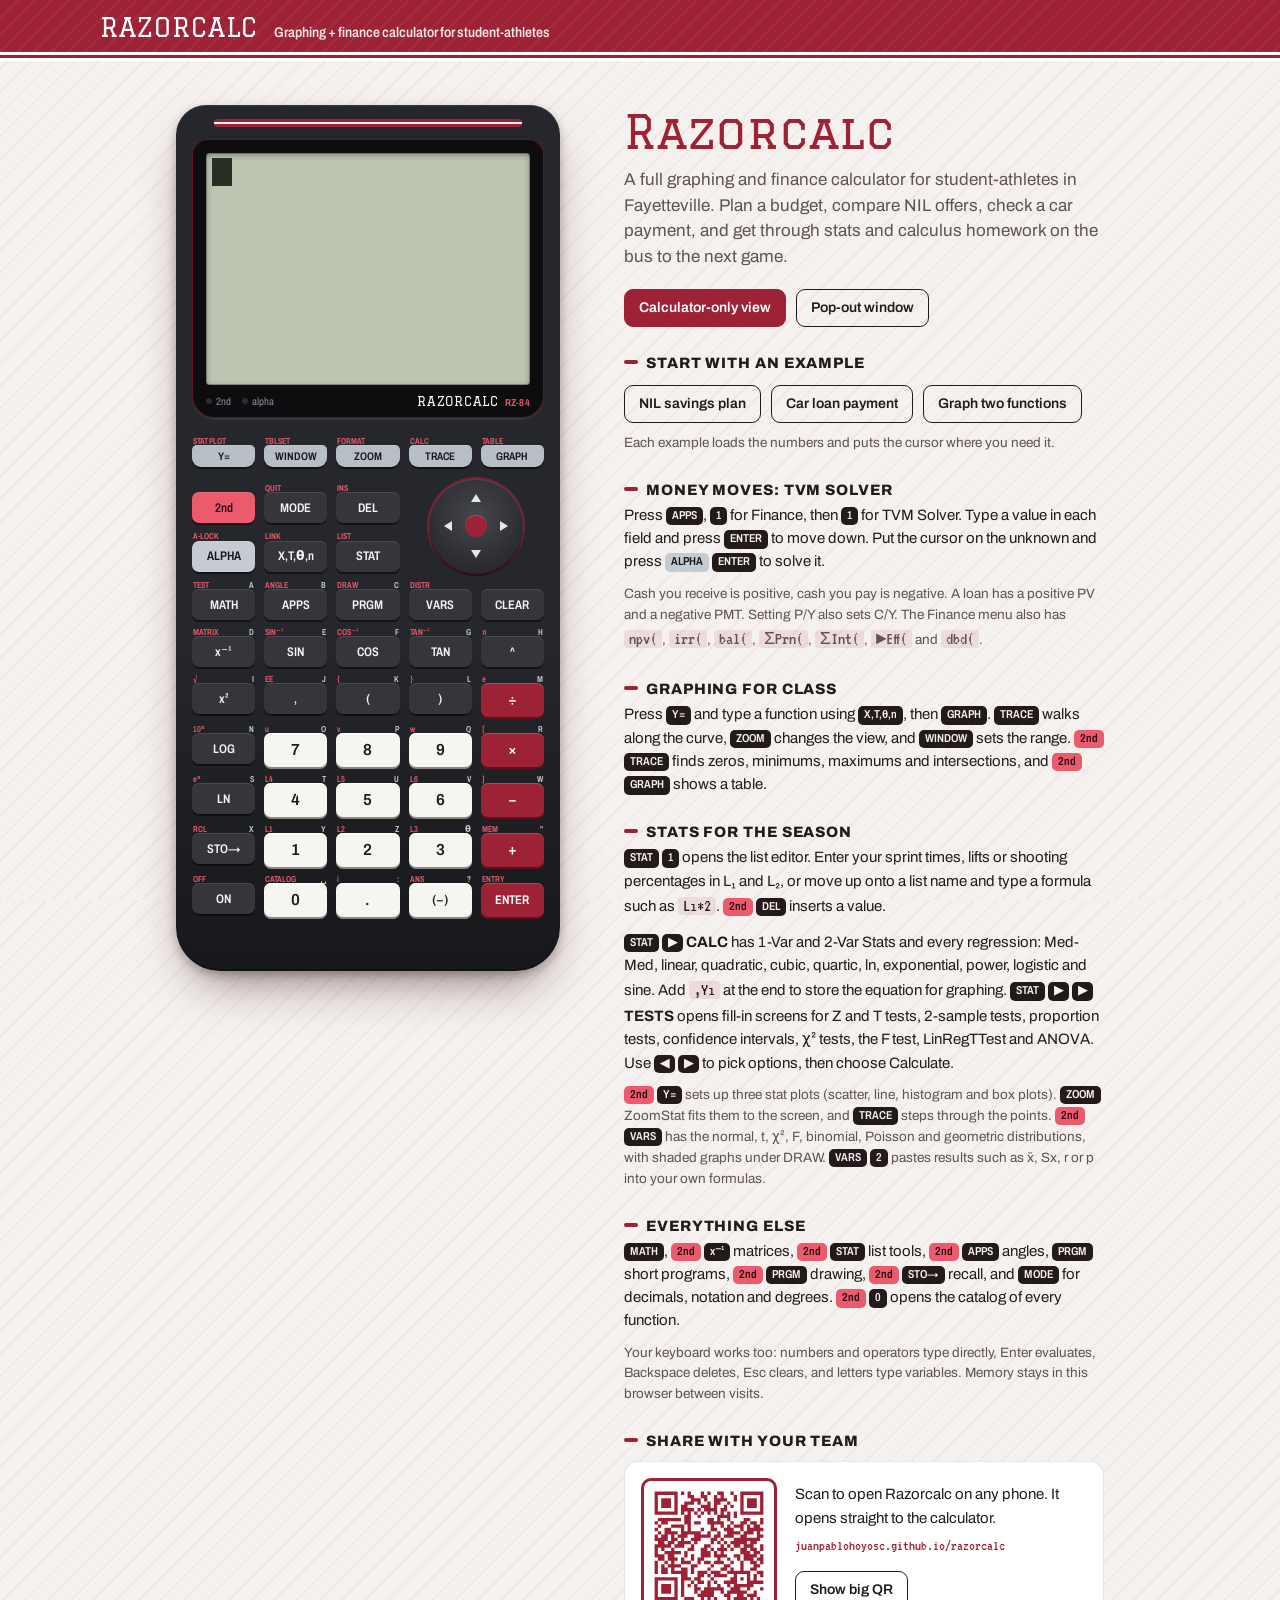
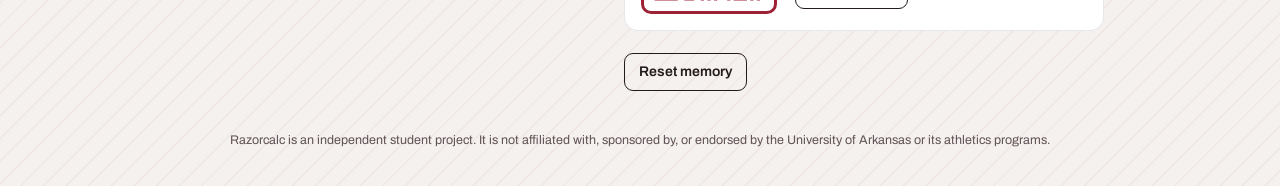
==== commit 8adbf9e3: "Complete Razorcalc STAT features Adds all TI-84 regressions, hypothesis tests and confidence interva" ====
--- a/razorcalc/index.html
+++ b/razorcalc/index.html
@@ -222,7 +222,9 @@
     <p>Press <kbd>Y=</kbd> and type a function using <kbd>X,T,θ,n</kbd>, then <kbd>GRAPH</kbd>. <kbd>TRACE</kbd> walks along the curve, <kbd>ZOOM</kbd> changes the view, and <kbd>WINDOW</kbd> sets the range. <kbd class="k2">2nd</kbd> <kbd>TRACE</kbd> finds zeros, minimums, maximums and intersections, and <kbd class="k2">2nd</kbd> <kbd>GRAPH</kbd> shows a table.</p>
 
     <h2>Stats for the season</h2>
-    <p><kbd>STAT</kbd> <kbd>1</kbd> opens the list editor. Enter your sprint times, lifts or shooting percentages in L₁ and L₂. Then <kbd>STAT</kbd> <kbd>▶</kbd> CALC gives you 1-Var Stats, 2-Var Stats and regressions. <kbd class="k2">2nd</kbd> <kbd>Y=</kbd> turns on a scatter plot, and <kbd class="k2">2nd</kbd> <kbd>VARS</kbd> has the normal, binomial and Poisson distributions.</p>
+    <p><kbd>STAT</kbd> <kbd>1</kbd> opens the list editor. Enter your sprint times, lifts or shooting percentages in L₁ and L₂, or move up onto a list name and type a formula such as <code>L₁*2</code>. <kbd class="k2">2nd</kbd> <kbd>DEL</kbd> inserts a value.</p>
+    <p><kbd>STAT</kbd> <kbd>▶</kbd> <b>CALC</b> has 1-Var and 2-Var Stats and every regression: Med-Med, linear, quadratic, cubic, quartic, ln, exponential, power, logistic and sine. Add <code>,Y₁</code> at the end to store the equation for graphing. <kbd>STAT</kbd> <kbd>▶</kbd> <kbd>▶</kbd> <b>TESTS</b> opens fill-in screens for Z and T tests, 2-sample tests, proportion tests, confidence intervals, χ² tests, the F test, LinRegTTest and ANOVA. Use <kbd>◀</kbd> <kbd>▶</kbd> to pick options, then choose Calculate.</p>
+    <p class="small"><kbd class="k2">2nd</kbd> <kbd>Y=</kbd> sets up three stat plots (scatter, line, histogram and box plots). <kbd>ZOOM</kbd> ZoomStat fits them to the screen, and <kbd>TRACE</kbd> steps through the points. <kbd class="k2">2nd</kbd> <kbd>VARS</kbd> has the normal, t, χ², F, binomial, Poisson and geometric distributions, with shaded graphs under DRAW. <kbd>VARS</kbd> <kbd>2</kbd> pastes results such as x̄, Sx, r or p into your own formulas.</p>
 
     <h2>Everything else</h2>
     <p><kbd>MATH</kbd>, <kbd class="k2">2nd</kbd> <kbd>x⁻¹</kbd> matrices, <kbd class="k2">2nd</kbd> <kbd>STAT</kbd> list tools, <kbd class="k2">2nd</kbd> <kbd>APPS</kbd> angles, <kbd>PRGM</kbd> short programs, <kbd class="k2">2nd</kbd> <kbd>PRGM</kbd> drawing, <kbd class="k2">2nd</kbd> <kbd>STO→</kbd> recall, and <kbd>MODE</kbd> for decimals, notation and degrees. <kbd class="k2">2nd</kbd> <kbd>0</kbd> opens the catalog of every function.</p>
@@ -267,7 +269,7 @@
   fN:'N','fI%':'I%',fPV:'PV',fPMT:'PMT',fFV:'FV','fP/Y':'P/Y','fC/Y':'C/Y',nPr:' nPr ',nCr:' nCr ',xroot:'ˣ√',
   Y1:'Y₁',Y2:'Y₂',Y3:'Y₃',Y4:'Y₄',mA:'[A]',mB:'[B]',mC:'[C]',deg:'°',rad:'ʳ',tr:'ᵀ',
   wXmin:'Xmin',wXmax:'Xmax',wXscl:'Xscl',wYmin:'Ymin',wYmax:'Ymax',wYscl:'Yscl'};
-const disp=t=>DISP[t]??t;
+const disp=t=>DISP[t]??(typeof t==='string'&&t.startsWith('st:')?t.slice(3):t);
 const isList=Array.isArray;
 const isMat=v=>v!=null&&typeof v==='object'&&Array.isArray(v.m);
 const isLetter=k=>typeof k==='string'&&/^[A-Zθuvw]$/.test(k);
@@ -284,7 +286,7 @@
   vars:{},lists:{},tvm:defTVM(),modes:defModes(),contrast:0,
   menu:null,err:null,tvmRow:0,tvmEdit:null,tvmSolved:null,tvmOpt:0,modeRow:0,modeCol:[0,0,0],opt:'mode',
   yf:[[],[],[],[]],yon:[true,true,true,true],yRow:0,yEd:null,yEq:false,
-  win:defWin(),tblset:{start:0,step:1},fmt:defFmt(),splot:false,draws:[],prgms:{},mats:{},
+  win:defWin(),tblset:{start:0,step:1},fmt:defFmt(),plots:null,draws:[],prgms:{},mats:{},stat:{},tp:null,
   form:null,gcur:null,trace:null,tbl:{top:0,row:0,col:0},led:{col:0,left:0,row:0,top:0,ed:null},
   info:null,pname:'',ped:null,rcl:false,_graph:false};
 
@@ -597,6 +599,61 @@
   return Math.exp(lf[n]-lf[k]-lf[n-k]+k*Math.log(p)+(n-k)*Math.log1p(-p));
 }
 function poisPmf(mu,k){ if(!Number.isInteger(k)||k<0) return 0; if(mu===0) return k===0?1:0; return Math.exp(-mu+k*Math.log(mu)-lnFact(k)); }
+/* ---- special functions for the t, χ² and F distributions ---- */
+function lgam(x){
+  const c=[0.99999999999980993,676.5203681218851,-1259.1392167224028,771.32342877765313,-176.61502916214059,12.507343278686905,-0.13857109526572012,9.9843695780195716e-6,1.5056327351493116e-7];
+  if(x<0.5) return Math.log(Math.PI/Math.abs(Math.sin(Math.PI*x)))-lgam(1-x);
+  x-=1; let a=c[0]; const t=x+7.5; for(let i=1;i<9;i++) a+=c[i]/(x+i);
+  return 0.5*Math.log(2*Math.PI)+(x+0.5)*Math.log(t)-t+Math.log(a);
+}
+// regularized incomplete gamma: [P(a,x), Q(a,x)]
+function gammaPQ(a,x){
+  if(x<=0) return [0,1];
+  const lf=-x+a*Math.log(x)-lgam(a);
+  if(x<a+1){ let s=1/a,t=s; for(let n=1;n<2000;n++){ t*=x/(a+n); s+=t; if(Math.abs(t)<Math.abs(s)*1e-17) break; } const P=Math.min(1,s*Math.exp(lf)); return [P,1-P]; }
+  let b=x+1-a,c=1e300,d=1/b,h=d;
+  for(let i=1;i<2000;i++){ const an=-i*(i-a); b+=2; d=an*d+b; if(Math.abs(d)<1e-300) d=1e-300; c=b+an/c; if(Math.abs(c)<1e-300) c=1e-300; d=1/d; const del=d*c; h*=del; if(Math.abs(del-1)<1e-16) break; }
+  const Q=Math.min(1,Math.exp(lf)*h); return [1-Q,Q];
+}
+function betacf(a,b,x){
+  const FP=1e-300, qab=a+b, qap=a+1, qam=a-1; let c=1, d=1-qab*x/qap; if(Math.abs(d)<FP) d=FP; d=1/d; let h=d;
+  for(let m=1;m<=2000;m++){
+    const m2=2*m; let aa=m*(b-m)*x/((qam+m2)*(a+m2));
+    d=1+aa*d; if(Math.abs(d)<FP) d=FP; c=1+aa/c; if(Math.abs(c)<FP) c=FP; d=1/d; h*=d*c;
+    aa=-(a+m)*(qab+m)*x/((a+m2)*(qap+m2));
+    d=1+aa*d; if(Math.abs(d)<FP) d=FP; c=1+aa/c; if(Math.abs(c)<FP) c=FP; d=1/d; const del=d*c; h*=del;
+    if(Math.abs(del-1)<1e-16) break;
+  }
+  return h;
+}
+function ibeta(x,a,b){
+  if(x<=0) return 0; if(x>=1) return 1;
+  const bt=Math.exp(lgam(a+b)-lgam(a)-lgam(b)+a*Math.log(x)+b*Math.log1p(-x));
+  return x<(a+1)/(a+b+2)?bt*betacf(a,b,x)/a:1-bt*betacf(b,a,1-x)/b;
+}
+const tUp=(t,df)=>{ if(t===Infinity) return 0; if(t===-Infinity) return 1; const tail=0.5*ibeta(df/(df+t*t),df/2,0.5); return t>=0?tail:1-tail; };
+const tCdf=(t,df)=>t<0?tUp(-t,df):1-tUp(t,df);
+const chiUp=(x,df)=>x<=0?1:gammaPQ(df/2,x/2)[1];
+const chiLo=(x,df)=>x<=0?0:gammaPQ(df/2,x/2)[0];
+const fUp=(x,d1,d2)=>x<=0?1:x===Infinity?0:ibeta(d2/(d2+d1*x),d2/2,d1/2);
+function tpdf(x,df){ return Math.exp(lgam((df+1)/2)-lgam(df/2)-0.5*Math.log(df*Math.PI)-(df+1)/2*Math.log1p(x*x/df)); }
+function chipdf(x,df){ if(x<0) return 0; if(x===0) return df<2?Infinity:df===2?0.5:0; return Math.exp((df/2-1)*Math.log(x)-x/2-(df/2)*Math.LN2-lgam(df/2)); }
+function fpdf(x,d1,d2){ if(x<0) return 0; if(x===0) return d1<2?Infinity:d1===2?1:0;
+  return Math.exp(0.5*(d1*Math.log(d1*x)+d2*Math.log(d2)-(d1+d2)*Math.log(d1*x+d2))-Math.log(x)-(lgam(d1/2)+lgam(d2/2)-lgam((d1+d2)/2))); }
+const normpdf=(x,mu,sg)=>Math.exp(-0.5*((x-mu)/sg)**2)/(sg*Math.sqrt(2*Math.PI));
+function invT(p,df){
+  let lo=-1,hi=1;
+  for(let k=0;k<80&&tCdf(lo,df)>p;k++) lo*=2;
+  for(let k=0;k<80&&tCdf(hi,df)<p;k++) hi*=2;
+  for(let k=0;k<300;k++){ const m=(lo+hi)/2; if(m===lo||m===hi) break; if(tCdf(m,df)<p) lo=m; else hi=m; }
+  return (lo+hi)/2;
+}
+const ALT={ne:'≠',lt:'<',gt:'>'};
+const pZ=(z,alt)=>alt==='ne'?erfc(Math.abs(z)/SQ2):alt==='lt'?0.5*erfc(-z/SQ2):0.5*erfc(z/SQ2);
+const pT=(t,df,alt)=>alt==='ne'?Math.min(1,2*tUp(Math.abs(t),df)):alt==='lt'?tUp(-t,df):tUp(t,df);
+const pF=(F,d1,d2,alt)=>{ const u=fUp(F,d1,d2); return alt==='gt'?u:alt==='lt'?1-u:Math.min(1,2*Math.min(u,1-u)); };
+
+/* ---- descriptive statistics ---- */
 function median(a){ const n=a.length; const m=Math.floor(n/2); return n%2?a[m]:(a[m-1]+a[m])/2; }
 function listOf(v){ if(!isList(v)||!v.length) err('DATA TYPE'); return v; }
 function resolveList(x){
@@ -604,67 +661,405 @@
   if(isList(x)&&x.length) return x;
   err('DATA TYPE');
 }
+function freqList(f,n){
+  const F=f&&f.name?resolveList(f):isList(f)?f:Array(n).fill(num(f));
+  if(F.length!==n) err('DIM MISMATCH');
+  F.forEach(x=>{ if(!(x>=0)) err('DOMAIN'); });
+  return F;
+}
+function wStats(L,F){
+  const w=F||L.map(()=>1); let n=0,s=0,s2=0;
+  L.forEach((x,i)=>{ if(!(w[i]>=0)) err('DOMAIN'); n+=w[i]; s+=w[i]*x; s2+=w[i]*x*x; });
+  if(n<=0) err('DOMAIN');
+  const mean=s/n; let ss=0; L.forEach((x,i)=>{ ss+=w[i]*(x-mean)**2; });
+  return {n,sum:s,sum2:s2,mean,ss,sx:n>1?Math.sqrt(ss/(n-1)):NaN,sig:Math.sqrt(ss/n)};
+}
+function expandFreq(L,F){
+  if(!F) return L.slice();
+  if(!F.every(Number.isInteger)) return null;
+  const o=[]; L.forEach((x,i)=>{ for(let k=0;k<F[i];k++) o.push(x); });
+  return o.length>99999?null:o;
+}
+function fiveNum(arr){
+  arr=arr.slice().sort((a,b)=>a-b); const h=Math.floor(arr.length/2);
+  const lo=arr.slice(0,h), hi=arr.slice(arr.length%2?h+1:h);
+  return {min:arr[0],q1:lo.length?median(lo):arr[0],med:median(arr),q3:hi.length?median(hi):arr[arr.length-1],max:arr[arr.length-1]};
+}
+const ONEVAR_KEYS=['x̄','Σx','Σx²','Sx','σx','n','minX','Q₁','Med','Q₃','maxX'];
+const TWOVAR_KEYS=[...ONEVAR_KEYS,'ȳ','Σy','Σy²','Sy','σy','Σxy','minY','maxY'];
+const REG_KEYS=['a','b','c','d','e','r','r²','R²','RegEQ'];
+const TEST_KEYS=['p','z','t','χ²','F','df','p̂','p̂₁','p̂₂','s','x̄₁','x̄₂','Sx₁','Sx₂','Sxp','n₁','n₂','lower','upper'];
+function setStat(vals,clear){
+  (clear||[]).forEach(k=>delete S.stat[k]);
+  Object.entries(vals).forEach(([k,v])=>{ if(Array.isArray(v)||(typeof v==='number'&&isFinite(v))) S.stat[k]=v; });
+}
+const statLine=(k,v)=>k+'='+(typeof v==='number'&&isFinite(v)?fmtNum(v):'');
 function oneVar(X,F){
-  const w=F||X.map(()=>1); let n=0,sx=0,sx2=0;
-  X.forEach((x,i)=>{ if(w[i]<0) err('DOMAIN'); n+=w[i]; sx+=x*w[i]; sx2+=x*x*w[i]; });
-  if(n<=0) err('DOMAIN');
-  const mean=sx/n, ss=Math.max(0,sx2-sx*mean);
-  const lines=['1-Var Stats','x̄='+fmtNum(mean),'Σx='+fmtNum(sx),'Σx²='+fmtNum(sx2),'Sx='+(n>1?fmtNum(Math.sqrt(ss/(n-1))):''),'σx='+fmtNum(Math.sqrt(ss/n)),'n='+fmtNum(n)];
-  let arr=null;
-  if(!F) arr=X.slice(); else if(F.every(Number.isInteger)&&n<=99999){ arr=[]; X.forEach((x,i)=>{ for(let k=0;k<w[i];k++) arr.push(x); }); }
-  if(arr&&arr.length){
-    arr.sort((a,b)=>a-b); const h=Math.floor(arr.length/2);
-    const lo=arr.slice(0,h), hi=arr.slice(arr.length%2?h+1:h);
-    lines.push('minX='+fmtNum(arr[0]),'Q₁='+(lo.length?fmtNum(median(lo)):''),'Med='+fmtNum(median(arr)),'Q₃='+(hi.length?fmtNum(median(hi)):''),'maxX='+fmtNum(arr[arr.length-1]));
-  }
-  return lines;
-}
-function twoVar(X,Y){
+  const s=wStats(X,F), e=expandFreq(X,F), f=e&&e.length?fiveNum(e):null;
+  const v={'x̄':s.mean,'Σx':s.sum,'Σx²':s.sum2,'Sx':s.sx,'σx':s.sig,'n':s.n};
+  if(f) Object.assign(v,{minX:f.min,'Q₁':f.q1,Med:f.med,'Q₃':f.q3,maxX:f.max});
+  setStat(v,ONEVAR_KEYS);
+  return ['1-Var Stats',...Object.keys(v).map(k=>statLine(k,v[k]))];
+}
+function twoVar(X,Y,F){
   if(X.length!==Y.length) err('DIM MISMATCH');
-  const n=X.length; let sx=0,sy=0,sxx=0,syy=0,sxy=0;
-  X.forEach((x,i)=>{ const y=Y[i]; sx+=x; sy+=y; sxx+=x*x; syy+=y*y; sxy+=x*y; });
-  const vx=Math.max(0,sxx-sx*sx/n), vy=Math.max(0,syy-sy*sy/n);
-  const sd=(v,d)=>d>0?fmtNum(Math.sqrt(v/d)):'';
-  return ['2-Var Stats','x̄='+fmtNum(sx/n),'Σx='+fmtNum(sx),'Σx²='+fmtNum(sxx),'Sx='+sd(vx,n-1),'σx='+sd(vx,n),
-    'ȳ='+fmtNum(sy/n),'Σy='+fmtNum(sy),'Σy²='+fmtNum(syy),'Sy='+sd(vy,n-1),'σy='+sd(vy,n),'Σxy='+fmtNum(sxy),'n='+n,
-    'minX='+fmtNum(Math.min(...X)),'maxX='+fmtNum(Math.max(...X)),'minY='+fmtNum(Math.min(...Y)),'maxY='+fmtNum(Math.max(...Y))];
-}
-function linFit(xs,ys){
-  const m=xs.length; if(m<2) err('DIM MISMATCH');
-  let sx=0,sy=0,sxx=0,sxy=0,syy=0; xs.forEach((x,i)=>{ const y=ys[i]; sx+=x;sy+=y;sxx+=x*x;sxy+=x*y;syy+=y*y; });
-  const dx=m*sxx-sx*sx; if(dx===0) err('DIVIDE BY 0');
-  const A=(m*sxy-sx*sy)/dx, B=(sy-A*sx)/m, dy=m*syy-sy*sy;
-  return {A,B,r:dy===0?NaN:(m*sxy-sx*sy)/Math.sqrt(dx*dy)};
-}
+  const sx=wStats(X,F), sy=wStats(Y,F), w=F||X.map(()=>1);
+  let sxy=0; X.forEach((x,i)=>{ sxy+=w[i]*x*Y[i]; });
+  const use=X.map((_,i)=>w[i]>0), xs=X.filter((_,i)=>use[i]), ys=Y.filter((_,i)=>use[i]);
+  const v={'x̄':sx.mean,'Σx':sx.sum,'Σx²':sx.sum2,'Sx':sx.sx,'σx':sx.sig,'ȳ':sy.mean,'Σy':sy.sum,'Σy²':sy.sum2,'Sy':sy.sx,'σy':sy.sig,'Σxy':sxy,'n':sx.n,
+    minX:Math.min(...xs),maxX:Math.max(...xs),minY:Math.min(...ys),maxY:Math.max(...ys)};
+  setStat(v,TWOVAR_KEYS);
+  return ['2-Var Stats',...Object.keys(v).map(k=>statLine(k,v[k]))];
+}
+
+/* ---- regressions ---- */
+function solveLin(A,b){
+  const n=b.length, M=A.map((r,i)=>[...r,b[i]]);
+  let scale=0; A.forEach(r=>r.forEach(v=>{ scale=Math.max(scale,Math.abs(v)); }));
+  for(let i=0;i<n;i++){
+    let p=i; for(let k=i+1;k<n;k++) if(Math.abs(M[k][i])>Math.abs(M[p][i])) p=k;
+    if(!(Math.abs(M[p][i])>1e-13*scale)) return null;
+    [M[p],M[i]]=[M[i],M[p]];
+    for(let k=0;k<n;k++) if(k!==i){ const f=M[k][i]/M[i][i]; if(f) for(let j=i;j<=n;j++) M[k][j]-=f*M[i][j]; }
+  }
+  return M.map((r,i)=>r[n]/r[i]);
+}
+// weighted least-squares polynomial; returns coefficients lowest power first
+function polyfit(X,Y,w,deg){
+  const m=deg+1; if(X.length<m) err('DIM MISMATCH');
+  let sw=0,sx=0; X.forEach((x,i)=>{ sw+=w[i]; sx+=w[i]*x; });
+  const mx=sx/sw; let sc=0; X.forEach(x=>{ sc=Math.max(sc,Math.abs(x-mx)); });
+  if(sc===0) err('SINGULAR MAT');
+  const A=Array.from({length:m},()=>Array(m).fill(0)), b=Array(m).fill(0);
+  X.forEach((x,i)=>{ const t=(x-mx)/sc, p=[1]; for(let k=1;k<m;k++) p.push(p[k-1]*t);
+    for(let j=0;j<m;j++){ b[j]+=w[i]*p[j]*Y[i]; for(let k=0;k<m;k++) A[j][k]+=w[i]*p[j]*p[k]; } });
+  const c=solveLin(A,b); if(!c) err('SINGULAR MAT');
+  const out=Array(m).fill(0);
+  for(let k=0;k<m;k++){ const ck=c[k]/Math.pow(sc,k); for(let j=0;j<=k;j++) out[j]+=ck*nCr(k,j)*Math.pow(-mx,k-j); }
+  const big=Math.max(...out.map(Math.abs));
+  return out.map(v=>Math.abs(v)<1e-11*big?0:v);
+}
+function wCorr(X,Y,w){
+  let n=0,sx=0,sy=0; X.forEach((x,i)=>{ n+=w[i]; sx+=w[i]*x; sy+=w[i]*Y[i]; });
+  const mx=sx/n, my=sy/n; let a=0,b=0,c=0;
+  X.forEach((x,i)=>{ const dx=x-mx, dy=Y[i]-my; a+=w[i]*dx*dy; b+=w[i]*dx*dx; c+=w[i]*dy*dy; });
+  return b>0&&c>0?Math.max(-1,Math.min(1,a/Math.sqrt(b*c))):NaN;
+}
+function lmFit(f,p0,X,Y,w){
+  let p=p0.slice(), lam=1e-3; const n=X.length, m=p.length;
+  const sse=q=>{ let s=0; for(let i=0;i<n;i++){ const r=Y[i]-f(X[i],q); s+=w[i]*r*r; } return s; };
+  let cur=sse(p); if(!isFinite(cur)) return null;
+  for(let it=0;it<300;it++){
+    const J=[],R=[];
+    for(let i=0;i<n;i++){ const fi=f(X[i],p); R.push(Y[i]-fi); const row=[];
+      for(let j=0;j<m;j++){ const h=1e-7*Math.max(1,Math.abs(p[j])), q=p.slice(); q[j]+=h; row.push((f(X[i],q)-fi)/h); } J.push(row); }
+    const A=Array.from({length:m},()=>Array(m).fill(0)), g=Array(m).fill(0);
+    for(let i=0;i<n;i++) for(let j=0;j<m;j++){ g[j]+=w[i]*J[i][j]*R[i]; for(let k=0;k<m;k++) A[j][k]+=w[i]*J[i][j]*J[i][k]; }
+    let improved=false, tiny=false;
+    for(let tries=0;tries<14;tries++){
+      const d=solveLin(A.map((r,j)=>r.map((v,k)=>j===k?v*(1+lam)+1e-15:v)),g);
+      if(!d){ lam*=10; continue; }
+      const q=p.map((v,j)=>v+d[j]), s=sse(q);
+      if(isFinite(s)&&s<cur){ tiny=(cur-s)<=1e-15*cur; p=q; cur=s; lam=Math.max(lam/10,1e-12); improved=true; break; }
+      lam*=10;
+    }
+    if(!improved||tiny) break;
+  }
+  return {p,sse:cur};
+}
+function medMed(X,Y){
+  const pts=X.map((x,i)=>[x,Y[i]]).sort((p,q)=>p[0]-q[0]), n=pts.length;
+  if(n<3) err('DIM MISMATCH');
+  const k=Math.floor(n/3), r=n%3, sz=r===0?[k,k,k]:r===1?[k,k+1,k]:[k+1,k,k+1];
+  const g=[pts.slice(0,sz[0]),pts.slice(sz[0],sz[0]+sz[1]),pts.slice(sz[0]+sz[1])];
+  const md=a=>median(a.slice().sort((u,v)=>u-v));
+  const M=g.map(G=>[md(G.map(p=>p[0])),md(G.map(p=>p[1]))]);
+  if(M[2][0]===M[0][0]) err('DIVIDE BY 0');
+  const a=(M[2][1]-M[0][1])/(M[2][0]-M[0][0]);
+  return {a,b:(M[0][1]+M[1][1]+M[2][1]-a*(M[0][0]+M[1][0]+M[2][0]))/3};
+}
+function logisticFit(X,Y,w){
+  if(X.length<3) err('DIM MISMATCH');
+  const f=(x,p)=>p[2]/(1+p[0]*Math.exp(-p[1]*x));
+  const ymax=Math.max(...Y), ymin=Math.min(...Y), starts=[];
+  if(ymin>0) for(const k of [1.01,1.05,1.2,1.5,2,3]){ const c0=ymax*k;
+    try{ const l=polyfit(X,Y.map(y=>Math.log(c0/y-1)),w,1); starts.push([Math.exp(l[0]),-l[1],c0]); }catch(e){} }
+  starts.push([1,1,ymax||1],[10,0.5,ymax||1]);
+  let best=null;
+  for(const s of starts){ if(!s.every(isFinite)) continue; const r=lmFit(f,s,X,Y,w); if(r&&isFinite(r.sse)&&(!best||r.sse<best.sse)) best=r; }
+  if(!best) err('SINGULAR MAT');
+  return best.p;
+}
+function sinFit(X,Y,period){
+  if(X.length<4) err('DIM MISMATCH');
+  const w=X.map(()=>1), span=Math.max(...X)-Math.min(...X); if(!(span>0)) err('DOMAIN');
+  const xs=X.slice().sort((a,b)=>a-b); let mind=Infinity;
+  for(let i=1;i<xs.length;i++) if(xs[i]>xs[i-1]) mind=Math.min(mind,xs[i]-xs[i-1]);
+  const bs=[];
+  if(period!=null){ if(!(period>0)) err('DOMAIN'); bs.push(2*Math.PI/period); }
+  else { const lo=Math.PI/span/2, hi=Math.PI/mind; for(let k=0;k<=400;k++) bs.push(lo*Math.pow(hi/lo,k/400)); }
+  let best=null;
+  for(const b of bs){
+    const A=[[0,0,0],[0,0,0],[0,0,0]], r=[0,0,0];
+    X.forEach((x,i)=>{ const p=[Math.sin(b*x),Math.cos(b*x),1]; for(let j=0;j<3;j++){ r[j]+=p[j]*Y[i]; for(let k=0;k<3;k++) A[j][k]+=p[j]*p[k]; } });
+    const c=solveLin(A,r); if(!c) continue;
+    let sse=0; X.forEach((x,i)=>{ sse+=(Y[i]-(c[0]*Math.sin(b*x)+c[1]*Math.cos(b*x)+c[2]))**2; });
+    if(!best||sse<best.sse) best={sse,p:[Math.hypot(c[0],c[1]),b,Math.atan2(c[1],c[0]),c[2]]};
+  }
+  if(!best) err('SINGULAR MAT');
+  const f=(x,p)=>p[0]*Math.sin(p[1]*x+p[2])+p[3];
+  const fit=lmFit(f,best.p,X,Y,w), p=fit&&fit.sse<=best.sse?fit.p:best.p;
+  if(p[1]<0){ p[1]=-p[1]; p[2]=Math.PI-p[2]; }
+  if(p[0]<0){ p[0]=-p[0]; p[2]+=Math.PI; }
+  p[2]=((p[2]+Math.PI)%(2*Math.PI)+2*Math.PI)%(2*Math.PI)-Math.PI;
+  return p;
+}
+function polyTokens(c){
+  const o=[];
+  for(let k=c.length-1;k>=0;k--){
+    if(o.length) o.push('+');
+    o.push(...numToTokens(c[k]));
+    if(k>=1) o.push('X'); if(k===2) o.push('²'); if(k===3) o.push('³'); if(k===4) o.push('^','4');
+  }
+  return o;
+}
+const REGS={medmed:'Med-Med',lin:'LinReg',lin2:'LinReg',quad:'QuadReg',cubic:'CubicReg',quart:'QuartReg',ln:'LnReg',exp:'ExpReg',pwr:'PwrReg',logistic:'Logistic',sin:'SinReg'};
 function regress(kind,a){
   const args=a.slice(); let yv=null;
   const last=args[args.length-1]; if(last&&last.name&&isYv(last.name)){ yv=last.name; args.pop(); }
-  const X=resolveList(args.length>0?args[0]:{name:'L1'}), Y=resolveList(args.length>1?args[1]:{name:'L2'});
+  if(args.length>3) err('ARGUMENT');
+  let X=resolveList(args.length>0?args[0]:{name:'L1'}), Y=resolveList(args.length>1?args[1]:{name:'L2'});
   if(X.length!==Y.length) err('DIM MISMATCH');
-  let lines, eq;
-  if(kind==='lin'){
-    const {A,B,r}=linFit(X,Y);
-    lines=['LinReg','y=ax+b','a='+fmtNum(A),'b='+fmtNum(B)]; if(!isNaN(r)) lines.push('r²='+fmtNum(r*r),'r='+fmtNum(r));
-    eq=[...numToTokens(A),'X','+',...numToTokens(B)];
-  } else if(kind==='exp'){
-    if(Y.some(y=>y<=0)) err('DOMAIN');
-    const {A,B,r}=linFit(X,Y.map(Math.log)); const a0=Math.exp(B), b0=Math.exp(A);
-    lines=['ExpReg','y=a*b^x','a='+fmtNum(a0),'b='+fmtNum(b0)]; if(!isNaN(r)) lines.push('r²='+fmtNum(r*r),'r='+fmtNum(r));
-    eq=[...numToTokens(a0),'*',...numToTokens(b0),'^','X'];
-  } else {
-    const n=X.length; if(n<3) err('DIM MISMATCH');
-    const s=[0,0,0,0,0], t=[0,0,0];
-    X.forEach((x,i)=>{ let p=1; for(let k=0;k<5;k++){ s[k]+=p; if(k<3) t[k]+=p*Y[i]; p*=x; } });
-    const inv=matInv({m:[[s[4],s[3],s[2]],[s[3],s[2],s[1]],[s[2],s[1],s[0]]]});
-    const [A,B,C]=matMul(inv,{m:[[t[2]],[t[1]],[t[0]]]}).m.map(r=>r[0]);
-    const my=t[0]/n; let ssr=0,sst=0; X.forEach((x,i)=>{ const f=A*x*x+B*x+C; ssr+=(Y[i]-f)**2; sst+=(Y[i]-my)**2; });
-    lines=['QuadReg','y=ax²+bx+c','a='+fmtNum(A),'b='+fmtNum(B),'c='+fmtNum(C)]; if(sst>0) lines.push('R²='+fmtNum(1-ssr/sst));
-    eq=[...numToTokens(A),'X','²','+',...numToTokens(B),'X','+',...numToTokens(C)];
-  }
-  if(yv){ const i=+yv[1]-1; S.yf[i]=eq; S.yon[i]=true; lines.push('→'+disp(yv)); }
+  let w=X.map(()=>1), period=null;
+  if(args.length>2){ if(kind==='sin') period=num(args[2]); else w=freqList(args[2],X.length); }
+  const keep=w.map(v=>v>0); X=X.filter((_,i)=>keep[i]); Y=Y.filter((_,i)=>keep[i]); w=w.filter((_,i)=>keep[i]);
+  const lin=(xs,ys)=>{ const c=polyfit(xs,ys,w,1); return {slope:c[1],icpt:c[0],r:wCorr(xs,ys,w)}; };
+  const withR=(v,r)=>Object.assign(v,{'r²':r*r,r});
+  const lines=[REGS[kind]]; let vals, eq;
+  switch(kind){
+    case 'lin':{ const f=lin(X,Y); vals=withR({a:f.slope,b:f.icpt},f.r); lines.push('y=ax+b'); eq=[...numToTokens(f.slope),'X','+',...numToTokens(f.icpt)]; break; }
+    case 'lin2':{ const f=lin(X,Y); vals=withR({a:f.icpt,b:f.slope},f.r); lines.push('y=a+bx'); eq=[...numToTokens(f.icpt),'+',...numToTokens(f.slope),'X']; break; }
+    case 'medmed':{ const Fq=w.every(v=>v===1)?null:w, ex=expandFreq(X,Fq), ey=expandFreq(Y,Fq); if(!ex) err('DOMAIN');
+      const f=medMed(ex,ey); vals={a:f.a,b:f.b}; lines.push('y=ax+b'); eq=[...numToTokens(f.a),'X','+',...numToTokens(f.b)]; break; }
+    case 'quad': case 'cubic': case 'quart':{
+      const deg={quad:2,cubic:3,quart:4}[kind], c=polyfit(X,Y,w,deg), f=x=>c.reduce((s,ck,k)=>s+ck*Math.pow(x,k),0);
+      vals={}; c.slice().reverse().forEach((v,i)=>{ vals['abcde'[i]]=v; });
+      let sw=0,sy=0; Y.forEach((y,i)=>{ sw+=w[i]; sy+=w[i]*y; }); let sse=0,sst=0;
+      X.forEach((x,i)=>{ sse+=w[i]*(Y[i]-f(x))**2; sst+=w[i]*(Y[i]-sy/sw)**2; });
+      if(sst>0) vals['R²']=1-sse/sst;
+      lines.push(['y=ax²+bx+c','y=ax³+bx²+cx+d','y=ax⁴+bx³+…+e'][deg-2]); eq=polyTokens(c); break; }
+    case 'ln':{ if(X.some(x=>x<=0)) err('DOMAIN'); const f=lin(X.map(Math.log),Y); vals=withR({a:f.icpt,b:f.slope},f.r);
+      lines.push('y=a+b ln x'); eq=[...numToTokens(f.icpt),'+',...numToTokens(f.slope),'ln(','X',')']; break; }
+    case 'exp':{ if(Y.some(y=>y<=0)) err('DOMAIN'); const f=lin(X,Y.map(Math.log)), A=Math.exp(f.icpt), B=Math.exp(f.slope);
+      vals=withR({a:A,b:B},f.r); lines.push('y=a*b^x'); eq=[...numToTokens(A),'*',...numToTokens(B),'^','X']; break; }
+    case 'pwr':{ if(X.some(x=>x<=0)||Y.some(y=>y<=0)) err('DOMAIN'); const f=lin(X.map(Math.log),Y.map(Math.log)), A=Math.exp(f.icpt);
+      vals=withR({a:A,b:f.slope},f.r); lines.push('y=a*x^b'); eq=[...numToTokens(A),'*','X','^','(',...numToTokens(f.slope),')']; break; }
+    case 'logistic':{ const p=logisticFit(X,Y,w); vals={a:p[0],b:p[1],c:p[2]}; lines.push('y=c/(1+ae^(-bx))');
+      eq=[...numToTokens(p[2]),'/','(','1','+',...numToTokens(p[0]),'e^(','neg',...numToTokens(p[1]),'X',')',')']; break; }
+    case 'sin':{ const p=sinFit(X,Y,period); vals={a:p[0],b:p[1],c:p[2],d:p[3]}; lines.push('y=a*sin(bx+c)+d');
+      eq=[...numToTokens(p[0]),'sin(','(',...numToTokens(p[1]),'X','+',...numToTokens(p[2]),')','rad',')','+',...numToTokens(p[3])]; break; }
+  }
+  Object.entries(vals).forEach(([k,v])=>{ if(isFinite(v)) lines.push(statLine(k,v)); });
+  setStat({...vals,RegEQ:eq},REG_KEYS);
+  if(yv){ const i=+yv[1]-1; S.yf[i]=eq.slice(); S.yon[i]=true; lines.push('RegEQ→'+disp(yv)); }
   return {info:lines};
 }
-
+function anova(args){
+  if(args.length<2||args.length>20) err('ARGUMENT');
+  const G=args.map(listOf); let N=0,tot=0; G.forEach(g=>{ N+=g.length; g.forEach(x=>{ tot+=x; }); });
+  const M=tot/N, k=G.length; let ssb=0,ssw=0;
+  G.forEach(g=>{ const m=g.reduce((s,x)=>s+x,0)/g.length; ssb+=g.length*(m-M)**2; g.forEach(x=>{ ssw+=(x-m)**2; }); });
+  const dfb=k-1, dfw=N-k; if(dfw<1) err('DIM MISMATCH');
+  const msb=ssb/dfb, msw=ssw/dfw, F=msw>0?msb/msw:NaN, p=isFinite(F)?fUp(F,dfb,dfw):NaN;
+  setStat({F,p,df:dfb,Sxp:Math.sqrt(msw)},TEST_KEYS);
+  return {info:['One-way ANOVA',statLine('F',F),statLine('p',p),'Factor',' '+statLine('df',dfb),' '+statLine('SS',ssb),' '+statLine('MS',msb),
+    'Error',' '+statLine('df',dfw),' '+statLine('SS',ssw),' '+statLine('MS',msw),statLine('Sxp',Math.sqrt(msw))]};
+}
+
+/* ---- hypothesis tests and confidence intervals (input screens under STAT ▶ TESTS) ---- */
+const defTP=()=>({inpt:'data',alt:'ne',pooled:'no',mu0:0,sig:1,xbar:0,sx:1,n:30,sig1:1,sig2:1,xbar1:0,sx1:1,n1:30,xbar2:0,sx2:1,n2:30,
+  p0:.5,x:0,x1:0,x2:0,C:.95,L:'L1',F:'1',La:'L1',Lb:'L2',Fa:'1',Fb:'1',Xl:'L1',Yl:'L2',obs:'A',exp:'B',gO:'L1',gE:'L2',df:1});
+const LCH=['L1','L2','L3','L4','L5','L6'].map(x=>[disp(x),x]);
+const FCH=[['1','1'],...LCH];
+const MCH=[['[A]','A'],['[B]','B'],['[C]','C']];
+const chk_={posInt:v=>{ if(!Number.isInteger(v)||v<1) err('DOMAIN'); },nonneg:v=>{ if(!Number.isInteger(v)||v<0) err('DOMAIN'); },
+  pos:v=>{ if(!(v>0)) err('DOMAIN'); },prob:v=>{ if(!(v>0&&v<1)) err('DOMAIN'); },C:v=>{ if(!(v>0&&v<100)||v===1) err('DOMAIN'); }};
+const tpNum=(label,key,check)=>({label,get:()=>S.tp[key],set:v=>{ if(check) check(v); S.tp[key]=v; }});
+const tpCh=(label,key,choices)=>({label,choices,get:()=>S.tp[key],set:v=>{ S.tp[key]=v; }});
+const altRow=(lhs,rhs)=>tpCh(lhs,'alt',[['≠'+rhs,'ne'],['<'+rhs,'lt'],['>'+rhs,'gt']]);
+const inptRow=()=>tpCh('Inpt','inpt',[['Data','data'],['Stats','stats']]);
+const cRow=()=>tpNum('C-Level','C',chk_.C);
+const pooledRow=()=>tpCh('Pooled','pooled',[['No','no'],['Yes','yes']]);
+const isData=()=>S.tp.inpt==='data';
+const lvl=()=>S.tp.C>1?S.tp.C/100:S.tp.C;
+function sample(L,F){ const X=resolveList({name:L}); return wStats(X,F==='1'?null:freqList({name:F},X.length)); }
+function one(){ const P=S.tp; if(isData()){ const s=sample(P.L,P.F); return {m:s.mean,sx:s.sx,n:s.n,data:true}; } return {m:P.xbar,sx:P.sx,n:P.n,data:false}; }
+function two(){ const P=S.tp;
+  if(isData()){ const a=sample(P.La,P.Fa), b=sample(P.Lb,P.Fb); return {m1:a.mean,s1:a.sx,n1:a.n,m2:b.mean,s2:b.sx,n2:b.n}; }
+  return {m1:P.xbar1,s1:P.sx1,n1:P.n1,m2:P.xbar2,s2:P.sx2,n2:P.n2}; }
+function twoT(d){
+  const v1=d.s1**2/d.n1, v2=d.s2**2/d.n2;
+  if(d.n1<2||d.n2<2||!(v1+v2>0)) err('DOMAIN');
+  if(S.tp.pooled==='yes'){ const sp=Math.sqrt(((d.n1-1)*d.s1**2+(d.n2-1)*d.s2**2)/(d.n1+d.n2-2)); return {se:sp*Math.sqrt(1/d.n1+1/d.n2),df:d.n1+d.n2-2,sp}; }
+  return {se:Math.sqrt(v1+v2),df:(v1+v2)**2/(v1*v1/(d.n1-1)+v2*v2/(d.n2-1)),sp:null};
+}
+const iv=(lo,hi)=>'('+fmtNum(lo)+','+fmtNum(hi)+')';
+const dataRows1=(statsRows)=>isData()?[tpCh('List','L',LCH),tpCh('Freq','F',FCH)]:statsRows;
+const dataRows2=(statsRows)=>isData()?[tpCh('List1','La',LCH),tpCh('List2','Lb',LCH),tpCh('Freq1','Fa',FCH),tpCh('Freq2','Fb',FCH)]:statsRows;
+function linRegT(){
+  const P=S.tp, X=resolveList({name:P.Xl}), Y=resolveList({name:P.Yl}); if(X.length!==Y.length) err('DIM MISMATCH');
+  const w=P.F==='1'?X.map(()=>1):freqList({name:P.F},X.length);
+  const c=polyfit(X,Y,w,1), a=c[0], b=c[1]; let n=0,sx=0; X.forEach((x,i)=>{ n+=w[i]; sx+=w[i]*x; });
+  const mx=sx/n; let sxx=0,sse=0; X.forEach((x,i)=>{ sxx+=w[i]*(x-mx)**2; sse+=w[i]*(Y[i]-a-b*x)**2; });
+  const df=n-2; if(df<1) err('DIM MISMATCH');
+  const s=Math.sqrt(sse/df), seb=s/Math.sqrt(sxx), r=wCorr(X,Y,w);
+  return {a,b,s,seb,df,r,eq:[...numToTokens(a),'+',...numToTokens(b),'X']};
+}
+const TESTS={
+  ztest:{title:'Z-Test',rows:()=>[inptRow(),tpNum('μ₀','mu0'),tpNum('σ','sig',chk_.pos),...dataRows1([tpNum('x̄','xbar'),tpNum('n','n',chk_.pos)]),altRow('μ','μ₀')],
+    run:()=>{ const P=S.tp, d=one(); if(!(P.sig>0)) err('DOMAIN'); const z=(d.m-P.mu0)/(P.sig/Math.sqrt(d.n)), p=pZ(z,P.alt);
+      setStat({z,p,'x̄':d.m,n:d.n,Sx:d.sx},TEST_KEYS);
+      return ['Z-Test','μ'+ALT[P.alt]+fmtNum(P.mu0),statLine('z',z),statLine('p',p),statLine('x̄',d.m),...(d.data?[statLine('Sx',d.sx)]:[]),statLine('n',d.n)]; }},
+  ttest:{title:'T-Test',rows:()=>[inptRow(),tpNum('μ₀','mu0'),...dataRows1([tpNum('x̄','xbar'),tpNum('Sx','sx',chk_.pos),tpNum('n','n',chk_.posInt)]),altRow('μ','μ₀')],
+    run:()=>{ const P=S.tp, d=one(); if(!(d.n>1)||!(d.sx>0)) err('DOMAIN'); const df=d.n-1, t=(d.m-P.mu0)/(d.sx/Math.sqrt(d.n)), p=pT(t,df,P.alt);
+      setStat({t,p,df,'x̄':d.m,Sx:d.sx,n:d.n},TEST_KEYS);
+      return ['T-Test','μ'+ALT[P.alt]+fmtNum(P.mu0),statLine('t',t),statLine('p',p),statLine('df',df),statLine('x̄',d.m),statLine('Sx',d.sx),statLine('n',d.n)]; }},
+  z2test:{title:'2-SampZTest',rows:()=>[inptRow(),tpNum('σ₁','sig1',chk_.pos),tpNum('σ₂','sig2',chk_.pos),...dataRows2([tpNum('x̄₁','xbar1'),tpNum('n₁','n1',chk_.pos),tpNum('x̄₂','xbar2'),tpNum('n₂','n2',chk_.pos)]),altRow('μ₁','μ₂')],
+    run:()=>{ const P=S.tp, d=two(); const z=(d.m1-d.m2)/Math.sqrt(P.sig1**2/d.n1+P.sig2**2/d.n2), p=pZ(z,P.alt);
+      setStat({z,p,'x̄₁':d.m1,'x̄₂':d.m2,'n₁':d.n1,'n₂':d.n2},TEST_KEYS);
+      return ['2-SampZTest','μ₁'+ALT[P.alt]+'μ₂',statLine('z',z),statLine('p',p),statLine('x̄₁',d.m1),statLine('x̄₂',d.m2),...(isData()?[statLine('Sx₁',d.s1),statLine('Sx₂',d.s2)]:[]),statLine('n₁',d.n1),statLine('n₂',d.n2)]; }},
+  t2test:{title:'2-SampTTest',rows:()=>[inptRow(),...dataRows2([tpNum('x̄₁','xbar1'),tpNum('Sx₁','sx1',chk_.pos),tpNum('n₁','n1',chk_.posInt),tpNum('x̄₂','xbar2'),tpNum('Sx₂','sx2',chk_.pos),tpNum('n₂','n2',chk_.posInt)]),altRow('μ₁','μ₂'),pooledRow()],
+    run:()=>{ const P=S.tp, d=two(), T=twoT(d), t=(d.m1-d.m2)/T.se, p=pT(t,T.df,P.alt);
+      setStat({t,p,df:T.df,'x̄₁':d.m1,'x̄₂':d.m2,'Sx₁':d.s1,'Sx₂':d.s2,'n₁':d.n1,'n₂':d.n2,...(T.sp?{Sxp:T.sp}:{})},TEST_KEYS);
+      return ['2-SampTTest','μ₁'+ALT[P.alt]+'μ₂',statLine('t',t),statLine('p',p),statLine('df',T.df),statLine('x̄₁',d.m1),statLine('x̄₂',d.m2),statLine('Sx₁',d.s1),statLine('Sx₂',d.s2),...(T.sp?[statLine('Sxp',T.sp)]:[]),statLine('n₁',d.n1),statLine('n₂',d.n2)]; }},
+  p1test:{title:'1-PropZTest',rows:()=>[tpNum('p₀','p0',chk_.prob),tpNum('x','x',chk_.nonneg),tpNum('n','n',chk_.posInt),altRow('prop','p₀')],
+    run:()=>{ const P=S.tp; if(P.x>P.n) err('DOMAIN'); const ph=P.x/P.n, z=(ph-P.p0)/Math.sqrt(P.p0*(1-P.p0)/P.n), p=pZ(z,P.alt);
+      setStat({z,p,'p̂':ph,n:P.n},TEST_KEYS);
+      return ['1-PropZTest','prop'+ALT[P.alt]+fmtNum(P.p0),statLine('z',z),statLine('p',p),statLine('p̂',ph),statLine('n',P.n)]; }},
+  p2test:{title:'2-PropZTest',rows:()=>[tpNum('x₁','x1',chk_.nonneg),tpNum('n₁','n1',chk_.posInt),tpNum('x₂','x2',chk_.nonneg),tpNum('n₂','n2',chk_.posInt),altRow('p₁','p₂')],
+    run:()=>{ const P=S.tp; if(P.x1>P.n1||P.x2>P.n2) err('DOMAIN'); const p1=P.x1/P.n1, p2=P.x2/P.n2, ph=(P.x1+P.x2)/(P.n1+P.n2);
+      const se=Math.sqrt(ph*(1-ph)*(1/P.n1+1/P.n2)); if(!(se>0)) err('DOMAIN'); const z=(p1-p2)/se, p=pZ(z,P.alt);
+      setStat({z,p,'p̂₁':p1,'p̂₂':p2,'p̂':ph,'n₁':P.n1,'n₂':P.n2},TEST_KEYS);
+      return ['2-PropZTest','p₁'+ALT[P.alt]+'p₂',statLine('z',z),statLine('p',p),statLine('p̂₁',p1),statLine('p̂₂',p2),statLine('p̂',ph),statLine('n₁',P.n1),statLine('n₂',P.n2)]; }},
+  zint:{title:'ZInterval',rows:()=>[inptRow(),tpNum('σ','sig',chk_.pos),...dataRows1([tpNum('x̄','xbar'),tpNum('n','n',chk_.pos)]),cRow()],
+    run:()=>{ const P=S.tp, d=one(), me=invPhi((1+lvl())/2)*P.sig/Math.sqrt(d.n);
+      setStat({lower:d.m-me,upper:d.m+me,'x̄':d.m,n:d.n,Sx:d.sx},TEST_KEYS);
+      return ['ZInterval',iv(d.m-me,d.m+me),statLine('x̄',d.m),...(d.data?[statLine('Sx',d.sx)]:[]),statLine('n',d.n)]; }},
+  tint:{title:'TInterval',rows:()=>[inptRow(),...dataRows1([tpNum('x̄','xbar'),tpNum('Sx','sx',chk_.pos),tpNum('n','n',chk_.posInt)]),cRow()],
+    run:()=>{ const d=one(); if(!(d.n>1)) err('DOMAIN'); const df=d.n-1, me=invT((1+lvl())/2,df)*d.sx/Math.sqrt(d.n);
+      setStat({lower:d.m-me,upper:d.m+me,'x̄':d.m,df,Sx:d.sx,n:d.n},TEST_KEYS);
+      return ['TInterval',iv(d.m-me,d.m+me),statLine('x̄',d.m),statLine('df',df),statLine('Sx',d.sx),statLine('n',d.n)]; }},
+  z2int:{title:'2-SampZInt',rows:()=>[inptRow(),tpNum('σ₁','sig1',chk_.pos),tpNum('σ₂','sig2',chk_.pos),...dataRows2([tpNum('x̄₁','xbar1'),tpNum('n₁','n1',chk_.pos),tpNum('x̄₂','xbar2'),tpNum('n₂','n2',chk_.pos)]),cRow()],
+    run:()=>{ const P=S.tp, d=two(), diff=d.m1-d.m2, me=invPhi((1+lvl())/2)*Math.sqrt(P.sig1**2/d.n1+P.sig2**2/d.n2);
+      setStat({lower:diff-me,upper:diff+me,'x̄₁':d.m1,'x̄₂':d.m2,'n₁':d.n1,'n₂':d.n2},TEST_KEYS);
+      return ['2-SampZInt',iv(diff-me,diff+me),statLine('x̄₁',d.m1),statLine('x̄₂',d.m2),statLine('n₁',d.n1),statLine('n₂',d.n2)]; }},
+  t2int:{title:'2-SampTInt',rows:()=>[inptRow(),...dataRows2([tpNum('x̄₁','xbar1'),tpNum('Sx₁','sx1',chk_.pos),tpNum('n₁','n1',chk_.posInt),tpNum('x̄₂','xbar2'),tpNum('Sx₂','sx2',chk_.pos),tpNum('n₂','n2',chk_.posInt)]),cRow(),pooledRow()],
+    run:()=>{ const d=two(), T=twoT(d), diff=d.m1-d.m2, me=invT((1+lvl())/2,T.df)*T.se;
+      setStat({lower:diff-me,upper:diff+me,df:T.df,'x̄₁':d.m1,'x̄₂':d.m2,'Sx₁':d.s1,'Sx₂':d.s2,'n₁':d.n1,'n₂':d.n2,...(T.sp?{Sxp:T.sp}:{})},TEST_KEYS);
+      return ['2-SampTInt',iv(diff-me,diff+me),statLine('df',T.df),statLine('x̄₁',d.m1),statLine('x̄₂',d.m2),statLine('Sx₁',d.s1),statLine('Sx₂',d.s2),...(T.sp?[statLine('Sxp',T.sp)]:[]),statLine('n₁',d.n1),statLine('n₂',d.n2)]; }},
+  p1int:{title:'1-PropZInt',rows:()=>[tpNum('x','x',chk_.nonneg),tpNum('n','n',chk_.posInt),cRow()],
+    run:()=>{ const P=S.tp; if(P.x>P.n) err('DOMAIN'); const ph=P.x/P.n, me=invPhi((1+lvl())/2)*Math.sqrt(ph*(1-ph)/P.n);
+      setStat({lower:ph-me,upper:ph+me,'p̂':ph,n:P.n},TEST_KEYS);
+      return ['1-PropZInt',iv(ph-me,ph+me),statLine('p̂',ph),statLine('n',P.n)]; }},
+  p2int:{title:'2-PropZInt',rows:()=>[tpNum('x₁','x1',chk_.nonneg),tpNum('n₁','n1',chk_.posInt),tpNum('x₂','x2',chk_.nonneg),tpNum('n₂','n2',chk_.posInt),cRow()],
+    run:()=>{ const P=S.tp; if(P.x1>P.n1||P.x2>P.n2) err('DOMAIN'); const p1=P.x1/P.n1, p2=P.x2/P.n2, diff=p1-p2;
+      const me=invPhi((1+lvl())/2)*Math.sqrt(p1*(1-p1)/P.n1+p2*(1-p2)/P.n2);
+      setStat({lower:diff-me,upper:diff+me,'p̂₁':p1,'p̂₂':p2,'n₁':P.n1,'n₂':P.n2},TEST_KEYS);
+      return ['2-PropZInt',iv(diff-me,diff+me),statLine('p̂₁',p1),statLine('p̂₂',p2),statLine('n₁',P.n1),statLine('n₂',P.n2)]; }},
+  chi2:{title:'χ²-Test',rows:()=>[tpCh('Observed','obs',MCH),tpCh('Expected','exp',MCH)],
+    run:()=>{ const P=S.tp, O=S.mats[P.obs]; if(!O) err('UNDEFINED'); const r=O.length, c=O[0].length; if(r<2&&c<2) err('INVALID DIM');
+      const rs=O.map(row=>row.reduce((s,x)=>s+x,0)), cs=O[0].map((_,j)=>O.reduce((s,row)=>s+row[j],0)), N=rs.reduce((s,x)=>s+x,0);
+      if(O.some(row=>row.some(x=>x<0))||!(N>0)) err('DOMAIN');
+      const E=O.map((row,i)=>row.map((_,j)=>rs[i]*cs[j]/N)); if(E.some(row=>row.some(x=>!(x>0)))) err('DOMAIN');
+      let x2=0; O.forEach((row,i)=>row.forEach((o,j)=>{ x2+=(o-E[i][j])**2/E[i][j]; }));
+      const df=Math.max(1,(r-1)*(c-1)), p=chiUp(x2,df); S.mats[P.exp]=E;
+      setStat({'χ²':x2,p,df},TEST_KEYS);
+      return ['χ²-Test',statLine('χ²',x2),statLine('p',p),statLine('df',df),'Expected→['+P.exp+']']; }},
+  gof:{title:'χ²GOF-Test',rows:()=>[tpCh('Observed','gO',LCH),tpCh('Expected','gE',LCH),tpNum('df','df',chk_.posInt)],
+    run:()=>{ const P=S.tp, O=resolveList({name:P.gO}), E=resolveList({name:P.gE}); if(O.length!==E.length) err('DIM MISMATCH');
+      if(E.some(e=>!(e>0))) err('DOMAIN'); let x2=0; const cn=O.map((o,i)=>(o-E[i])**2/E[i]); cn.forEach(v=>{ x2+=v; });
+      const p=chiUp(x2,P.df); setStat({'χ²':x2,p,df:P.df},TEST_KEYS);
+      return ['χ²GOF-Test',statLine('χ²',x2),statLine('p',p),statLine('df',P.df),'CNTRB={'+cn.map(fmtNum).join(' ')+'}']; }},
+  f2test:{title:'2-SampFTest',rows:()=>[inptRow(),...dataRows2([tpNum('Sx₁','sx1',chk_.pos),tpNum('n₁','n1',chk_.posInt),tpNum('Sx₂','sx2',chk_.pos),tpNum('n₂','n2',chk_.posInt)]),altRow('σ₁','σ₂')],
+    run:()=>{ const P=S.tp, d=two(); if(d.n1<2||d.n2<2||!(d.s1>0&&d.s2>0)) err('DOMAIN');
+      const F=d.s1**2/d.s2**2, d1=d.n1-1, d2=d.n2-1, p=pF(F,d1,d2,P.alt);
+      setStat({F,p,'Sx₁':d.s1,'Sx₂':d.s2,'n₁':d.n1,'n₂':d.n2,...(isData()?{'x̄₁':d.m1,'x̄₂':d.m2}:{})},TEST_KEYS);
+      return ['2-SampFTest','σ₁'+ALT[P.alt]+'σ₂',statLine('F',F),statLine('p',p),statLine('Sx₁',d.s1),statLine('Sx₂',d.s2),...(isData()?[statLine('x̄₁',d.m1),statLine('x̄₂',d.m2)]:[]),statLine('n₁',d.n1),statLine('n₂',d.n2)]; }},
+  lrtt:{title:'LinRegTTest',rows:()=>[tpCh('Xlist','Xl',LCH),tpCh('Ylist','Yl',LCH),tpCh('Freq','F',FCH),altRow('β&ρ','0')],
+    run:()=>{ const P=S.tp, R=linRegT(), t=R.b/R.seb, p=pT(t,R.df,P.alt);
+      setStat({t,p,df:R.df,s:R.s},TEST_KEYS); setStat({a:R.a,b:R.b,r:R.r,'r²':R.r*R.r,RegEQ:R.eq},REG_KEYS);
+      return ['LinRegTTest','y=a+bx','β&ρ'+ALT[P.alt]+'0',statLine('t',t),statLine('p',p),statLine('df',R.df),statLine('a',R.a),statLine('b',R.b),statLine('s',R.s),statLine('r²',R.r*R.r),statLine('r',R.r)]; }},
+  lrti:{title:'LinRegTInt',rows:()=>[tpCh('Xlist','Xl',LCH),tpCh('Ylist','Yl',LCH),tpCh('Freq','F',FCH),cRow()],
+    run:()=>{ const R=linRegT(), me=invT((1+lvl())/2,R.df)*R.seb;
+      setStat({lower:R.b-me,upper:R.b+me,df:R.df,s:R.s},TEST_KEYS); setStat({a:R.a,b:R.b,r:R.r,'r²':R.r*R.r,RegEQ:R.eq},REG_KEYS);
+      return ['LinRegTInt','y=a+bx',iv(R.b-me,R.b+me),statLine('b',R.b),statLine('df',R.df),statLine('s',R.s),statLine('a',R.a),statLine('r²',R.r*R.r),statLine('r',R.r)]; }},
+};
+const TEST_ORDER=['ztest','ttest','z2test','t2test','p1test','p2test','zint','tint','z2int','t2int','p1int','p2int','chi2','gof','f2test','lrtt','lrti'];
+function openTest(k){
+  const T=TESTS[k];
+  const build=()=>[...T.rows(),{label:'Calculate',action:()=>{
+    try{ S.info={lines:T.run(),top:0,ret:'form'}; S.screen='info'; }
+    catch(e){ if(!(e instanceof TIError)) throw e; showError(e.code,'form'); }
+  }}];
+  openForm(T.title,build(),{build});
+}
+
+/* ---- stat plots ---- */
+const defPlots=()=>[0,1,2].map(()=>({on:false,type:'scatter',x:'L1',y:'L2',f:'1',mark:'□'}));
+const PLOT_TYPES=[['Scatter','scatter'],['xyLine','xyline'],['Histogram','hist'],['ModBoxplot','mbox'],['Boxplot','box']];
+function openPlotEd(k){
+  const pc=(label,key,choices)=>({label,choices,get:()=>S.plots[k][key],set:v=>{ S.plots[k][key]=v; }});
+  const build=()=>{ const P=S.plots[k], xy=P.type==='scatter'||P.type==='xyline';
+    return [pc('Plot'+(k+1),'on',[['On',true],['Off',false]]),pc('Type','type',PLOT_TYPES),pc(xy?'Xlist':'Data','x',LCH),
+      ...(xy?[pc('Ylist','y',LCH)]:[pc('Freq','f',FCH)]),...(P.type==='hist'||P.type==='box'?[]:[pc('Mark','mark',[['□','□'],['+','+'],['·','·']])])]; };
+  openForm('STAT PLOT '+(k+1),build(),{build});
+}
+function plotVals(P){
+  const X=S.lists[P.x]||[];
+  if(P.type==='scatter'||P.type==='xyline'){ const Y=S.lists[P.y]||[]; const n=Math.min(X.length,Y.length); return {X:X.slice(0,n),Y:Y.slice(0,n)}; }
+  const F=P.f==='1'?null:(S.lists[P.f]||[]);
+  if(F&&F.length!==X.length) return {X:[],F:null};
+  return {X,F};
+}
+const niceStep=r=>{ if(!(r>0)) return 1; const e=Math.pow(10,Math.floor(Math.log10(r))), m=r/e; return (m<1.5?1:m<3?2:m<7?5:10)*e; };
+function zoomStat(){
+  const xs=[],ys=[]; let hist=null, any=false;
+  S.plots.forEach(P=>{ if(!P.on) return; const v=plotVals(P); if(!v.X.length) return; any=true; xs.push(...v.X);
+    if(v.Y) ys.push(...v.Y); else if(P.type==='hist') hist={P,v}; });
+  if(!any){
+    const X=S.lists.L1, Y=S.lists.L2;
+    if(!X||!X.length||!Y||X.length!==Y.length){ showError('INVALID DIM','home'); return false; }
+    Object.assign(S.plots[0],{on:true,type:'scatter',x:'L1',y:'L2'}); xs.push(...X); ys.push(...Y);
+  }
+  const pad=(lo,hi)=>{ if(lo===hi){ lo-=1; hi+=1; } const p=(hi-lo)*0.1; return [lo-p,hi+p]; };
+  const w=S.win; let [x0,x1]=pad(Math.min(...xs),Math.max(...xs));
+  if(hist){
+    const X=hist.v.X, lo=Math.min(...X), hi=Math.max(...X), k=Math.max(5,Math.min(12,Math.ceil(Math.sqrt(X.length))));
+    const sc=hi>lo?niceStep((hi-lo)/k):1, start=Math.floor(lo/sc)*sc, nb=Math.floor((hi-start)/sc)+1;
+    const cnt={}; X.forEach((x,i)=>{ const b=Math.floor((x-start)/sc+1e-9); cnt[b]=(cnt[b]||0)+(hist.v.F?hist.v.F[i]:1); });
+    const top=Math.max(...Object.values(cnt));
+    x0=Math.min(x0,start); x1=Math.max(x1,start+nb*sc); w.Xscl=sc;
+    if(!ys.length) Object.assign(w,{Ymin:-top*0.25,Ymax:top*1.25,Yscl:niceStep(top/5)});
+  } else w.Xscl=niceStep((x1-x0)/10);
+  if(ys.length){ const [y0,y1]=pad(Math.min(...ys),Math.max(...ys)); Object.assign(w,{Ymin:y0,Ymax:y1,Yscl:niceStep((y1-y0)/10)}); }
+  else if(!hist) Object.assign(w,{Ymin:-10,Ymax:10,Yscl:1});
+  w.Xmin=x0; w.Xmax=x1;
+  return true;
+}
+const tracePlots=()=>S.plots.map((P,i)=>i).filter(i=>{ const P=S.plots[i]; return P.on&&(P.type==='scatter'||P.type==='xyline')&&plotVals(P).X.length; });
+
+const SHADE={
+  norm:{pdf:(x,p)=>normpdf(x,p[0],p[1]),area:(lo,hi,p)=>normInterval((lo-p[0])/p[1],(hi-p[0])/p[1]),range:p=>[p[0]-4*p[1],p[0]+4*p[1]]},
+  t:{pdf:(x,p)=>tpdf(x,p[0]),area:(lo,hi,p)=>hi<=0?tUp(-hi,p[0])-tUp(-lo,p[0]):tUp(lo,p[0])-tUp(hi,p[0]),range:p=>{ const r=Math.min(10,Math.max(4,invT(0.995,p[0]))); return [-r,r]; }},
+  chi:{pdf:(x,p)=>chipdf(x,p[0]),area:(lo,hi,p)=>chiUp(Math.max(0,lo),p[0])-chiUp(hi,p[0]),range:p=>[0,p[0]+5*Math.sqrt(2*p[0])+2]},
+  f:{pdf:(x,p)=>fpdf(x,p[0],p[1]),area:(lo,hi,p)=>fUp(lo,p[0],p[1])-fUp(hi,p[0],p[1]),range:()=>[0,5]},
+};
+function shadeWindow(kind,p){
+  const D=SHADE[kind], [x0,x1]=D.range(p); let top=0;
+  for(let k=1;k<=200;k++){ const v=D.pdf(x0+k*(x1-x0)/200,p); if(isFinite(v)) top=Math.max(top,v); }
+  if(!(top>0)) top=1; top=Math.min(top,5);
+  Object.assign(S.win,{Xmin:x0,Xmax:x1,Xscl:niceStep((x1-x0)/8),Ymin:-top*0.15,Ymax:top*1.3,Yscl:niceStep(top/4)});
+}
 function callFn(name,args){
   const one=()=>{ if(args.length!==1) err('ARGUMENT'); return args[0]; };
   if(F1[name]) return map1(one(),F1[name]);
@@ -730,6 +1125,21 @@
       return map1(args[1],x=>{ if(name==='poissonpdf(') return poisPmf(mu,x); const top=Math.floor(x+1e-9); if(top>100000) err('DOMAIN'); let s=0; for(let k=0;k<=top;k++) s+=poisPmf(mu,k); return Math.min(1,s); }); }
     case 'geometpdf(': case 'geometcdf(':{ cnt(2,2); const p=prob(n(0)); if(p===0) err('DOMAIN');
       return map1(args[1],x=>{ if(!Number.isInteger(x)||x<1) err('DOMAIN'); return name==='geometpdf('?Math.pow(1-p,x-1)*p:1-Math.pow(1-p,x); }); }
+    case 'tpdf(':{ cnt(2,2); const df=n(1); if(!(df>0)) err('DOMAIN'); return map1(args[0],x=>tpdf(x,df)); }
+    case 'tcdf(':{ cnt(3,3); const df=n(2); if(!(df>0)) err('DOMAIN'); return bin(args[0],args[1],(lo,hi)=>{ if(lo>hi) err('DOMAIN'); return hi<=0?tUp(-hi,df)-tUp(-lo,df):tUp(lo,df)-tUp(hi,df); }); }
+    case 'invT(':{ cnt(2,2); const df=n(1); if(!(df>0)) err('DOMAIN'); return map1(args[0],p=>{ if(!(p>0&&p<1)) err('DOMAIN'); return invT(p,df); }); }
+    case 'χ²pdf(':{ cnt(2,2); const df=n(1); if(!(df>0)) err('DOMAIN'); return map1(args[0],x=>chipdf(x,df)); }
+    case 'χ²cdf(':{ cnt(3,3); const df=n(2); if(!(df>0)) err('DOMAIN'); return bin(args[0],args[1],(lo,hi)=>{ if(lo>hi) err('DOMAIN'); return lo>df?chiUp(lo,df)-chiUp(hi,df):chiLo(hi,df)-chiLo(lo,df); }); }
+    case 'Fpdf(':{ cnt(3,3); const d1=n(1),d2=n(2); if(!(d1>0&&d2>0)) err('DOMAIN'); return map1(args[0],x=>fpdf(x,d1,d2)); }
+    case 'Fcdf(':{ cnt(4,4); const d1=n(2),d2=n(3); if(!(d1>0&&d2>0)) err('DOMAIN'); return bin(args[0],args[1],(lo,hi)=>{ if(lo>hi) err('DOMAIN'); return fUp(lo,d1,d2)-fUp(hi,d1,d2); }); }
+    case 'ShadeNorm(': case 'Shade_t(': case 'Shadeχ²(': case 'ShadeF(':{
+      const kind={'ShadeNorm(':'norm','Shade_t(':'t','Shadeχ²(':'chi','ShadeF(':'f'}[name];
+      const need={norm:[2,4],t:[3,3],chi:[3,3],f:[4,4]}[kind]; cnt(need[0],need[1]);
+      const lo=n(0), hi=n(1); if(lo>hi) err('DOMAIN');
+      const prm=kind==='norm'?[args.length>2?n(2):0,args.length>3?n(3):1]:args.slice(2).map((_,i)=>n(i+2));
+      if(prm.some((v,i)=>(kind!=='norm'||i===1)&&!(v>0))) err('DOMAIN');
+      shadeWindow(kind,prm); S.draws.push({t:'shade',kind,lo,hi,prm}); S._graph=true; return DONE; }
+    case 'ANOVA(': return anova(args);
     /* angles */
     case 'R►Pr(':{ cnt(2,2); return bin(args[0],args[1],(x,y)=>Math.hypot(x,y)); }
     case 'R►Pθ(':{ cnt(2,2); return bin(args[0],args[1],(x,y)=>fromRad(Math.atan2(y,x))); }
@@ -755,22 +1165,32 @@
   if(!P.atEnd()) err('SYNTAX');
   return a;
 }
+function plotsCmd(a,on){ const ks=a.length?a.map(v=>{ const k=num(v); if(![1,2,3].includes(k)) err('DOMAIN'); return k-1; }):[0,1,2]; ks.forEach(k=>{ S.plots[k].on=on; }); return DONE; }
 const CMD={
   '1-Var Stats ':P=>{ const a=cmdArgs(P,true); const X=resolveList(a.length?a[0]:{name:'L1'});
     let F=null; if(a.length>1){ F=a[1]&&a[1].name?resolveList(a[1]):(isList(a[1])?a[1]:[num(a[1])]); if(F.length!==X.length) err('DIM MISMATCH'); }
     return {info:oneVar(X,F)}; },
-  '2-Var Stats ':P=>{ const a=cmdArgs(P,true); return {info:twoVar(resolveList(a.length>0?a[0]:{name:'L1'}),resolveList(a.length>1?a[1]:{name:'L2'}))}; },
+  '2-Var Stats ':P=>{ const a=cmdArgs(P,true); const X=resolveList(a.length>0?a[0]:{name:'L1'}), Y=resolveList(a.length>1?a[1]:{name:'L2'});
+    return {info:twoVar(X,Y,a.length>2?freqList(a[2],X.length):null)}; },
+  'Med-Med ':P=>regress('medmed',cmdArgs(P,true)),
   'LinReg(ax+b) ':P=>regress('lin',cmdArgs(P,true)),
   'QuadReg ':P=>regress('quad',cmdArgs(P,true)),
+  'CubicReg ':P=>regress('cubic',cmdArgs(P,true)),
+  'QuartReg ':P=>regress('quart',cmdArgs(P,true)),
+  'LinReg(a+bx) ':P=>regress('lin2',cmdArgs(P,true)),
+  'LnReg ':P=>regress('ln',cmdArgs(P,true)),
   'ExpReg ':P=>regress('exp',cmdArgs(P,true)),
+  'PwrReg ':P=>regress('pwr',cmdArgs(P,true)),
+  'Logistic ':P=>regress('logistic',cmdArgs(P,true)),
+  'SinReg ':P=>regress('sin',cmdArgs(P,true)),
   'ClrList ':P=>{ const a=cmdArgs(P,true); if(!a.length) err('ARGUMENT'); a.forEach(x=>{ if(!x||!x.name||!isLvar(x.name)) err('DATA TYPE'); S.lists[x.name]=[]; }); return DONE; },
   'Disp ':P=>{ const a=cmdArgs(P,false); a.forEach(v=>{ checkVal(v); S.history.push({in:'',out:fmtResult(v),left:v&&v.str!==undefined}); }); return DONE; },
   'ClrHome':P=>{ cmdArgs(P); S.history=[]; return DONE; },
   'ClrDraw':P=>{ cmdArgs(P); S.draws=[]; S._graph=true; return DONE; },
   'Horizontal ':P=>{ const a=cmdArgs(P); if(a.length!==1) err('ARGUMENT'); S.draws.push({t:'h',y:num(a[0])}); S._graph=true; return DONE; },
   'Vertical ':P=>{ const a=cmdArgs(P); if(a.length!==1) err('ARGUMENT'); S.draws.push({t:'v',x:num(a[0])}); S._graph=true; return DONE; },
-  'PlotsOn':P=>{ cmdArgs(P); S.splot=true; return DONE; },
-  'PlotsOff':P=>{ cmdArgs(P); S.splot=false; return DONE; },
+  'PlotsOn':P=>plotsCmd(cmdArgs(P),true),
+  'PlotsOff':P=>plotsCmd(cmdArgs(P),false),
 };
 
 /* ================= Y= functions and programs ================= */
@@ -797,7 +1217,7 @@
 function startsPrimary(k){
   if(k===undefined) return false;
   return /^[0-9.]$/.test(k)||k==='EE'||k==='neg'||k.endsWith('(')||k==='{'||k==='['||k==='π'||k==='econst'||k==='Ans'||k==='i'||
-    isLetter(k)||isLvar(k)||isYv(k)||!!FINV[k]||!!WINV[k]||!!MATV[k]||k==='rand'||k.startsWith('tvm_')||k.startsWith('prgm');
+    isLetter(k)||isLvar(k)||isYv(k)||!!FINV[k]||!!WINV[k]||!!MATV[k]||k==='rand'||k.startsWith('tvm_')||k.startsWith('prgm')||k.startsWith('st:');
 }
 class Parser{
   constructor(t){this.t=t;this.p=0;}
@@ -879,6 +1299,9 @@
     if(k==='econst') return Math.E;
     if(k==='i') err('NONREAL ANS');
     if(k==='Ans'){ const a=S.ans; return isMat(a)?{m:a.m.map(r=>r.slice())}:isList(a)?a.slice():a; }
+    if(k.startsWith('st:')){ const nm=k.slice(3);
+      if(nm==='RegEQ'){ const t=S.stat.RegEQ; if(!t) err('UNDEFINED'); return evaluate(t.slice()); }
+      const v=S.stat[nm]; if(v===undefined) err('UNDEFINED'); return v; }
     if(isLetter(k)) return S.vars[k]??0;
     if(isLvar(k)){ const L=S.lists[k]; if(!L||!L.length) err('INVALID DIM'); return L.slice(); }
     if(isYv(k)){ const i=+k[1]-1;
@@ -962,9 +1385,10 @@
   E.c++;
 }
 function edDel(E){ if(E.c<E.t.length) E.t.splice(E.c,1); else if(E.c>0){ E.t.splice(E.c-1,1); E.c--; } }
+const chars_=s=>s.match(/[\s\S][\u0300-\u036f]*/gu)||[];
 function edChars(E){
   const chars=[]; let cur=-1;
-  E.t.forEach((tk,i)=>{ if(i===E.c) cur=chars.length; for(const ch of disp(tk)) chars.push({ch}); });
+  E.t.forEach((tk,i)=>{ if(i===E.c) cur=chars.length; for(const ch of chars_(disp(tk))) chars.push({ch}); });
   if(cur<0){ cur=chars.length; chars.push({ch:' '}); }
   chars[cur]={...chars[cur],cur:true};
   return {chars,cur};
@@ -983,13 +1407,14 @@
   return null;
 }
 function edPaste(E,tok){
+  if(tok==='st:RegEQ'&&!S.rcl){ if(!S.stat.RegEQ) return; S.stat.RegEQ.forEach(x=>edInsert(E,x)); return; }
   if(S.rcl){ S.rcl=false; const t=rclTokens(tok); if(t){ t.forEach(x=>edInsert(E,x)); return; } }
   edInsert(E,tok);
 }
 const AUTO_ANS=new Set(['+','-','*','/','^','²','³','inv','→','!','nPr','nCr','►Frac','►Dec','►DMS','=','≠','>','≥','<','≤','tr','deg','rad']);
 function homeInsert(tok){
   const E=S.ed;
-  if(S.rcl) return edPaste(E,tok);
+  if(S.rcl||tok==='st:RegEQ') return edPaste(E,tok);
   if(!E.t.length&&S.hasAns&&AUTO_ANS.has(tok)){ E.t.push('Ans'); E.c=1; }
   edInsert(E,tok);
   if(tok==='→') S.shift='alpha';
@@ -1036,7 +1461,7 @@
     case 'form': if(!S.form.edit&&create) S.form.edit={t:[],c:0}; return S.form.edit;
     case 'yeq': return S.yEd;
     case 'prgmedit': return S.ped;
-    case 'listed': if(S.led.row<0) return null; if(!S.led.ed&&create) S.led.ed={t:[],c:0}; return S.led.ed;
+    case 'listed': if(!S.led.ed&&create) S.led.ed={t:[],c:0}; return S.led.ed;
     case 'trace': if(!S.trace.inp&&create) S.trace.inp={t:[],c:0}; return S.trace.inp;
   }
   return null;
@@ -1056,15 +1481,12 @@
   'e^(','ExpReg ','fPart(','gcd(','geometcdf(','geometpdf(','Horizontal ','identity(','int(','invNorm(','iPart(','irr(','lcm(','Line(','LinReg(ax+b) ','ln(','log(',
   'max(','mean(','median(','min(','nCr','normalcdf(','normalpdf(','npv(','nPr','PlotsOff','PlotsOn','Pmt_Bgn','Pmt_End','poissoncdf(','poissonpdf(','prod(','P►Rx(','P►Ry(',
   'QuadReg ','rand','randInt(','round(','R►Pr(','R►Pθ(','seq(','sin(','sin⁻¹(','SortA(','SortD(','stdDev(','sum(','tan(','tan⁻¹(','tvm_FV','tvm_I%','tvm_N','tvm_Pmt','tvm_PV',
-  'variance(','Vertical ','ΔList(','ΣInt(','ΣPrn(','►DMS','►Dec','►Eff(','►Frac','►Nom(','!','10^(','√(','³√(','1-Var Stats ','2-Var Stats '];
+  'variance(','Vertical ','Med-Med ','CubicReg ','QuartReg ','LinReg(a+bx) ','LnReg ','PwrReg ','Logistic ','SinReg ','ANOVA(','tpdf(','tcdf(','invT(','χ²pdf(','χ²cdf(','Fpdf(','Fcdf(','ShadeNorm(','Shade_t(','Shadeχ²(','ShadeF(','ΔList(','ΣInt(','ΣPrn(','►DMS','►Dec','►Eff(','►Frac','►Nom(','!','10^(','√(','³√(','1-Var Stats ','2-Var Stats '];
 const stdWin=()=>{ S.win=defWin(); };
 function zoomAbout(f){ const w=S.win; let cx=(w.Xmin+w.Xmax)/2, cy=(w.Ymin+w.Ymax)/2;
   if(S.gcur){ cx=w.Xmin+S.gcur.i*(w.Xmax-w.Xmin)/94; cy=w.Ymin+S.gcur.j*(w.Ymax-w.Ymin)/62; }
   const hx=(w.Xmax-w.Xmin)/2*f, hy=(w.Ymax-w.Ymin)/2*f; Object.assign(w,{Xmin:cx-hx,Xmax:cx+hx,Ymin:cy-hy,Ymax:cy+hy}); }
-function zoomStat(){ const X=S.lists.L1, Y=S.lists.L2; if(!X||!Y||!X.length||X.length!==Y.length){ showError('INVALID DIM','home'); return false; }
-  const pad=(lo,hi)=>{ if(lo===hi){ lo-=1; hi+=1; } const p=(hi-lo)*0.1; return [lo-p,hi+p]; };
-  const [x0,x1]=pad(Math.min(...X),Math.max(...X)), [y0,y1]=pad(Math.min(...Y),Math.max(...Y));
-  Object.assign(S.win,{Xmin:x0,Xmax:x1,Ymin:y0,Ymax:y1}); S.splot=true; return true; }
+
 function zoomFit(){ const w=S.win, f=onFns(); let lo=Infinity,hi=-Infinity;
   f.forEach(i=>{ for(let k=0;k<=94;k++){ const y=evalY(i,w.Xmin+k*(w.Xmax-w.Xmin)/94,false); if(isFinite(y)){ lo=Math.min(lo,y); hi=Math.max(hi,y); } } });
   if(!isFinite(lo)) return; if(lo===hi){ lo-=1; hi+=1; } w.Ymin=lo; w.Ymax=hi; }
@@ -1075,19 +1497,27 @@
     {name:'CALC',items:[['TVM Solver...',()=>openTVM()],...tokItems(['tvm_Pmt','tvm_I%','tvm_PV','tvm_N','tvm_FV','npv(','irr(','bal(','ΣPrn(','ΣInt(','►Nom(','►Eff(','dbd(','Pmt_End','Pmt_Bgn'])]},
     {name:'VARS',items:tokItems(['fN','fI%','fPV','fPMT','fFV','fP/Y','fC/Y'])}]},
   vars:{tabs:[
-    {name:'WINDOW',items:tokItems(['wXmin','wXmax','wXscl','wYmin','wYmax','wYscl'])},
-    {name:'Y-VARS',items:tokItems(['Y1','Y2','Y3','Y4'])},
-    {name:'FIN',items:tokItems(['fN','fI%','fPV','fPMT','fFV','fP/Y','fC/Y'])}]},
+    {name:'VARS',items:[['Window...',()=>openMenu('winvars',0)],['Statistics...',()=>openMenu('statvars',0)],['Finance...',()=>openMenu('finance',1)]]},
+    {name:'Y-VARS',items:tokItems(['Y1','Y2','Y3','Y4'])}]},
+  winvars:{tabs:[{name:'WINDOW',items:tokItems(['wXmin','wXmax','wXscl','wYmin','wYmax','wYscl'])}]},
+  statvars:{tabs:[
+    {name:'XY',items:tokItems(['n','x̄','Sx','σx','ȳ','Sy','σy','minX','maxX','minY','maxY'].map(k=>'st:'+k))},
+    {name:'Σ',items:tokItems(['Σx','Σx²','Σy','Σy²','Σxy'].map(k=>'st:'+k))},
+    {name:'EQ',items:tokItems(['RegEQ','a','b','c','d','e','r','r²','R²'].map(k=>'st:'+k))},
+    {name:'TEST',items:tokItems(['p','z','t','χ²','F','df','p̂','p̂₁','p̂₂','s','x̄₁','x̄₂','Sx₁','Sx₂','Sxp','n₁','n₂','lower','upper'].map(k=>'st:'+k))},
+    {name:'PTS',items:tokItems(['Q₁','Med','Q₃'].map(k=>'st:'+k))}]},
   math:{tabs:[
     {name:'MATH',items:tokItems(['►Frac','►Dec','³','³√(','xroot'])},
     {name:'NUM',items:tokItems(['abs(','round(','iPart(','fPart(','int(','min(','max(','lcm(','gcd('])},
     {name:'PRB',items:tokItems(['rand','nPr','nCr','!','randInt('])}]},
   test:{tabs:[{name:'TEST',items:tokItems(['=','≠','>','≥','<','≤'])}]},
   angle:{tabs:[{name:'ANGLE',items:tokItems(['deg','rad','►DMS','R►Pr(','R►Pθ(','P►Rx(','P►Ry('])}]},
-  distr:{tabs:[{name:'DISTR',items:tokItems(['normalpdf(','normalcdf(','invNorm(','binompdf(','binomcdf(','poissonpdf(','poissoncdf(','geometpdf(','geometcdf('])}]},
+  distr:{tabs:[{name:'DISTR',items:tokItems(['normalpdf(','normalcdf(','invNorm(','invT(','tpdf(','tcdf(','χ²pdf(','χ²cdf(','Fpdf(','Fcdf(','binompdf(','binomcdf(','poissonpdf(','poissoncdf(','geometpdf(','geometcdf('])},
+    {name:'DRAW',items:tokItems(['ShadeNorm(','Shade_t(','Shadeχ²(','ShadeF('])}]},
   stat:{tabs:[
     {name:'EDIT',items:[['Edit...',()=>openListEd()],...tokItems(['SortA(','SortD(','ClrList '])]},
-    {name:'CALC',items:tokItems(['1-Var Stats ','2-Var Stats ','LinReg(ax+b) ','QuadReg ','ExpReg '])}]},
+    {name:'CALC',items:tokItems(['1-Var Stats ','2-Var Stats ','Med-Med ','LinReg(ax+b) ','QuadReg ','CubicReg ','QuartReg ','LinReg(a+bx) ','LnReg ','ExpReg ','PwrReg ','Logistic ','SinReg '])},
+    {name:'TESTS',items:()=>[...TEST_ORDER.map(k=>[TESTS[k].title+'...',()=>openTest(k)]),['ANOVA(','ANOVA(']]}]},
   list:{tabs:[
     {name:'NAMES',items:tokItems(['L1','L2','L3','L4','L5','L6'])},
     {name:'OPS',items:tokItems(['SortA(','SortD(','dim(','seq(','cumSum(','ΔList(','augment('])},
@@ -1106,8 +1536,8 @@
   calc:{tabs:[{name:'CALCULATE',items:[['value',()=>{ openTrace(); if(S.screen==='trace') S.trace.inp={t:[],c:0}; }],
     ['zero',()=>calcRun('zero')],['minimum',()=>calcRun('minimum')],['maximum',()=>calcRun('maximum')],['intersect',()=>calcRun('intersect')]]}]},
   splot:{tabs:[{name:'STAT PLOTS',items:()=>[
-    ['Plot1 L₁,L₂ '+(S.splot?'On':'Off'),()=>{ S.splot=!S.splot; }],
-    ['PlotsOff',()=>{ S.splot=false; goHome(); }],['PlotsOn',()=>{ S.splot=true; goHome(); }]]}]},
+    ...S.plots.map((P,k)=>['Plot'+(k+1)+' '+(P.on?'On ':'Off ')+{scatter:'Sct',xyline:'xyL',hist:'Hst',mbox:'MBx',box:'Box'}[P.type],()=>openPlotEd(k)]),
+    ['PlotsOff',()=>{ S.plots.forEach(P=>{ P.on=false; }); goHome(); }],['PlotsOn',()=>{ S.plots.forEach(P=>{ P.on=true; }); goHome(); }]]}]},
   draw:{tabs:[{name:'DRAW',items:tokItems(['ClrDraw','Line(','Horizontal ','Vertical ','Circle('])}]},
   prgm:{tabs:[
     {name:'EXEC',items:()=>Object.keys(S.prgms).sort().map(k=>[k,'prgm'+k])},
@@ -1283,8 +1713,18 @@
 function formKey(a){
   const F=S.form, n=F.rows.length, row=F.rows[F.row];
   const existing=()=>{ if(!F.edit) F.edit={t:numToTokens(row.get()),c:0}; return F.edit; };
+  const to=r=>{ const N=F.rows.length; F.row=(r+N)%N; S.insert=false; if(F.row<F.top) F.top=F.row; if(F.row>=F.top+7) F.top=F.row-6; };
+  if(row.choices||row.action){
+    switch(a){
+      case 'LEFT': case 'RIGHT': if(row.choices){ const cs=row.choices, i=Math.max(0,cs.findIndex(c=>c[1]===row.get()));
+        row.set(cs[(i+(a==='LEFT'?-1:1)+cs.length)%cs.length][1]); if(F.build){ F.rows=F.build(); if(F.row>=F.rows.length) F.row=F.rows.length-1; } } return;
+      case 'ENTER': if(row.action) return row.action(); to(F.row+1); return;
+      case 'DOWN': to(F.row+1); return;
+      case 'UP': to(F.row-1); return;
+    }
+    return;
+  }
   if(a.startsWith('T:')){ if(!F.edit) F.edit={t:[],c:0}; edPaste(F.edit,a.slice(2)); return; }
-  const to=r=>{ const N=F.rows.length; F.row=(r+N)%N; S.insert=false; if(F.row<F.top) F.top=F.row; if(F.row>=F.top+7) F.top=F.row-6; };
   switch(a){
     case 'ENTER': case 'DOWN': if(F.edit&&!formCommit()) return; to(F.row+1); return;
     case 'UP': if(F.edit&&!formCommit()) return; to(F.row-1); return;
@@ -1314,12 +1754,28 @@
 function openTrace(x,label){
   if(!winOK()){ showError('WINDOW RANGE','home'); return; }
   const f=onFns();
-  if(!f.length){ openGraph(); note('Enter a function in Y= to trace it.'); return; }
+  if(!f.length){ const tp=tracePlots(); if(tp.length){ S.trace={plot:tp[0],i:0,inp:null}; S.screen='trace'; S.menu=null; return; } openGraph(); note('Enter a function in Y= or turn on a stat plot to trace it.'); return; }
   const w=S.win, fi=S.trace&&f.includes(S.trace.fi)?S.trace.fi:f[0];
-  S.trace={fi,x:x??w.Xmin+47*(w.Xmax-w.Xmin)/94,label:label||null,inp:null};
+  S.trace={plot:null,fi,x:x??w.Xmin+47*(w.Xmax-w.Xmin)/94,label:label||null,inp:null};
   S.screen='trace'; S.menu=null;
 }
+// ▲/▼ in TRACE step through the Y= functions and the stat plots together
+function traceCycle(d){
+  const T=S.trace, items=[...onFns().map(fi=>({fi})),...tracePlots().map(plot=>({plot}))];
+  if(!items.length) return;
+  const cur=items.findIndex(it=>T.plot!=null?it.plot===T.plot:it.fi===T.fi);
+  const nx=items[((cur<0?0:cur)+d+items.length)%items.length], w=S.win;
+  if(nx.plot!=null){ T.plot=nx.plot; T.i=Math.min(T.i||0,plotVals(S.plots[nx.plot]).X.length-1); }
+  else { T.plot=null; T.fi=nx.fi; if(T.x==null) T.x=w.Xmin+47*(w.Xmax-w.Xmin)/94; }
+  T.label=null;
+}
 function traceKey(a){
+  if(S.trace.plot!=null){ const T=S.trace, tp=tracePlots(); if(!tp.length){ S.screen='graph'; return; } if(!tp.includes(T.plot)) T.plot=tp[0];
+    const n=plotVals(S.plots[T.plot]).X.length;
+    switch(a){ case 'LEFT': T.i=Math.max(0,T.i-1); break; case 'RIGHT': T.i=Math.min(n-1,T.i+1); break;
+      case 'UP': case 'DOWN': traceCycle(a==='UP'?1:-1); return;
+      case 'CLEAR': S.screen='graph'; S.gcur=null; break; }
+    return; }
   const T=S.trace, w=S.win, dx=(w.Xmax-w.Xmin)/94;
   if(T.inp){
     if(a.startsWith('T:')){ edPaste(T.inp,a.slice(2)); return; }
@@ -1341,8 +1797,7 @@
   switch(a){
     case 'LEFT': T.x-=dx; T.label=null; break;
     case 'RIGHT': T.x+=dx; T.label=null; break;
-    case 'UP': T.fi=f[(f.indexOf(T.fi)+1)%f.length]; T.label=null; break;
-    case 'DOWN': T.fi=f[(f.indexOf(T.fi)-1+f.length)%f.length]; T.label=null; break;
+    case 'UP': case 'DOWN': traceCycle(a==='UP'?1:-1); return;
     case 'ENTER':{ const hx=(w.Xmax-w.Xmin)/2; w.Xmin=T.x-hx; w.Xmax=T.x+hx; const y=evalY(T.fi,T.x,false);
       if(isFinite(y)){ const hy=(w.Ymax-w.Ymin)/2; w.Ymin=y-hy; w.Ymax=y+hy; } break; }
     case 'CLEAR': S.screen='graph'; S.gcur=null; return;
@@ -1415,6 +1870,7 @@
   if(!E.t.length){ D.ed=null; return true; }
   try{
     let v=evaluate(E.t.slice()); if(v&&v.frac!==undefined) v=v.frac;
+    if(D.row<0){ if(typeof v==='number') v=[v]; if(!isList(v)) err('DATA TYPE'); S.lists[nm]=v.slice(); D.ed=null; return true; }
     if(typeof v!=='number') err('DATA TYPE'); checkNum(v);
     const L=S.lists[nm]||(S.lists[nm]=[]); if(D.row>L.length) D.row=L.length; L[D.row]=v; D.ed=null; return true;
   }catch(e){ if(!(e instanceof TIError)) throw e; D.ed=null; showError(e.code,'listed'); return false; }
@@ -1422,7 +1878,7 @@
 function ledKey(a){
   const D=S.led, nm=LNAMES[D.col], L=S.lists[nm]||[];
   const fix=()=>{ if(D.row<D.top) D.top=Math.max(0,D.row); if(D.row>=D.top+6) D.top=D.row-5; if(D.col<D.left) D.left=D.col; if(D.col>D.left+2) D.left=D.col-2; };
-  if(a.startsWith('T:')){ if(D.row<0) return; if(!D.ed) D.ed={t:[],c:0}; edPaste(D.ed,a.slice(2)); return; }
+  if(a.startsWith('T:')){ if(!D.ed) D.ed={t:[],c:0}; edPaste(D.ed,a.slice(2)); return; }
   switch(a){
     case 'ENTER': if(D.ed){ if(!ledCommit()) return; D.row++; } else if(D.row<L.length) D.row++; break;
     case 'DOWN': if(D.ed&&!ledCommit()) return; if(D.row<(S.lists[nm]||[]).length) D.row++; break;
@@ -1432,6 +1888,7 @@
       D.col=Math.max(0,Math.min(5,D.col+(a==='LEFT'?-1:1))); D.row=Math.min(D.row,(S.lists[LNAMES[D.col]]||[]).length); break;
     case 'DEL': if(D.ed){ edDel(D.ed); return; } if(D.row>=0&&D.row<L.length) L.splice(D.row,1); break;
     case 'CLEAR': if(D.ed){ D.ed={t:[],c:0}; return; } if(D.row<0) S.lists[nm]=[]; break;
+    case 'INS': if(!D.ed&&D.row>=0&&D.row<=L.length){ if(!S.lists[nm]) S.lists[nm]=[]; S.lists[nm].splice(D.row,0,0); } break;
   }
   fix();
 }
@@ -1475,11 +1932,12 @@
   else { S.screen=e.ret; S.err=null; if(e.ret==='home'&&e.tokens) S.ed={t:e.tokens.slice(),c:e.tokens.length}; }
 }
 function infoKey(a){
-  const I=S.info;
+  const I=S.info, n=infoLines().length;
   if(a==='UP') I.top=Math.max(0,I.top-1);
-  else if(a==='DOWN') I.top=Math.min(Math.max(0,I.lines.length-H),I.top+1);
-  else if(a==='ENTER'||a==='CLEAR') goHome();
-}
+  else if(a==='DOWN') I.top=Math.min(Math.max(0,n-H),I.top+1);
+  else if(a==='ENTER'||a==='CLEAR'){ if(I.ret&&S.form){ S.screen=I.ret; S.info=null; } else goHome(); }
+}
+function infoLines(){ const out=[]; S.info.lines.forEach(l=>out.push(...wrap(cellsOf(l)))); return out; }
 function homeKey(a){
   const E=S.ed;
   if(a.startsWith('T:')) return homeInsert(a.slice(2));
@@ -1541,7 +1999,7 @@
 function resetAll(){
   Object.assign(S,{screen:'home',shift:null,alock:false,insert:false,ed:{t:[],c:0},history:[],entries:[],entryIdx:-1,ans:0,hasAns:false,
     vars:{},lists:{},tvm:defTVM(),modes:defModes(),contrast:0,menu:null,err:null,tvmRow:0,tvmEdit:null,tvmSolved:null,
-    yf:[[],[],[],[]],yon:[true,true,true,true],yRow:0,yEd:null,win:defWin(),tblset:{start:0,step:1},fmt:defFmt(),splot:false,draws:[],prgms:{},mats:{},
+    yf:[[],[],[],[]],yon:[true,true,true,true],yRow:0,yEd:null,win:defWin(),tblset:{start:0,step:1},fmt:defFmt(),plots:defPlots(),draws:[],prgms:{},mats:{},stat:{},tp:defTP(),
     form:null,gcur:null,trace:null,info:null,ped:null,rcl:false});
   S.history.push({in:'',out:'RAM cleared'});
 }
@@ -1605,9 +2063,19 @@
   L.push(row);
   return L;
 }
+function choiceLine(r,sel){
+  const lab=cellsOf(r.label+':'), cur=r.get(), all=[];
+  r.choices.forEach((c,i)=>{ if(i) all.push(BLANK); cellsOf(c[0]).forEach(x=>all.push({...x,inv:c[1]===cur,fl:sel&&c[1]===cur})); });
+  if(lab.length+all.length<=W) return lab.concat(all);
+  const c=r.choices.find(c=>c[1]===cur)||r.choices[0];
+  return lab.concat(cellsOf(c[0]).map(x=>({...x,inv:true,fl:sel}))).slice(0,W);
+}
 function formModel(){
   const F=S.form, L=[cellsOf(F.title)];
-  for(let k=0;k<7;k++){ const i=F.top+k; if(i>=F.rows.length) break; const r=F.rows[i]; L.push(fieldLine(r.label,F.row===i,F.edit,r.get())); }
+  for(let k=0;k<7;k++){ const i=F.top+k; if(i>=F.rows.length) break; const r=F.rows[i], sel=F.row===i;
+    if(r.action) L.push(cellsOf(r.label).map(c=>({...c,inv:sel,fl:sel})));
+    else if(r.choices) L.push(choiceLine(r,sel));
+    else L.push(fieldLine(r.label,sel,F.edit,r.get())); }
   return L;
 }
 function optsModel(){
@@ -1623,7 +2091,7 @@
 }
 function yeqModel(){
   const L=[];
-  L.push(cellsOf('Plot1').map(c=>({...c,inv:S.splot})).concat(cellsOf(S.splot?'  L₁,L₂ on':'')));
+  const hdr=[]; S.plots.forEach((P,k)=>{ if(k) hdr.push(BLANK); cellsOf('Plt'+(k+1)).forEach(c=>hdr.push({...c,inv:P.on})); }); L.push(hdr);
   for(let r=0;r<4;r++){
     const line=[...cellsOf('Y'+SUBS[r]),{ch:'=',inv:S.yon[r],fl:S.yRow===r&&S.yEq}];
     if(S.yRow===r&&!S.yEq){ const {chars:cs,cur}=edChars(S.yEd); const room=W-line.length; line.push(...(cur>=room?cs.slice(cur-room+1):cs)); }
@@ -1656,12 +2124,14 @@
     L.push(row(cols.map(c=>{ const v=(S.lists[LNAMES[c]]||[])[i]; return v===undefined?(i===(S.lists[LNAMES[c]]||[]).length&&c===D.col?'':''):fitNum(v,widths[cols.indexOf(c)]); }),i===D.row?cols.indexOf(D.col):-1));
   }
   const nm=disp(LNAMES[D.col]);
-  if(D.row<0) L.push(cellsOf(nm+' ='));
+  if(D.row<0&&D.ed){ const {chars:cs,cur}=edChars(D.ed); const lab=cellsOf(nm+'='); const room=W-lab.length; L.push(lab.concat(cur>=room?cs.slice(cur-room+1):cs).slice(0,W)); }
+  else if(D.row<0) L.push(cellsOf(nm+' ='));
   else if(D.ed){ const {chars:cs,cur}=edChars(D.ed); const lab=cellsOf(nm+'('+(D.row+1)+')='); const room=W-lab.length; L.push(lab.concat(cur>=room?cs.slice(cur-room+1):cs).slice(0,W)); }
   else { const v=(S.lists[LNAMES[D.col]]||[])[D.row]; L.push(cellsOf(nm+'('+(D.row+1)+')='+(v===undefined?'':fmtNum(v))).slice(0,W)); }
   return L;
 }
-function infoModel(){ const I=S.info; return I.lines.slice(I.top,I.top+H).map(s=>cellsOf(s).slice(0,W)); }
+function infoModel(){ const I=S.info, L=infoLines(); if(I.top>Math.max(0,L.length-H)) I.top=Math.max(0,L.length-H);
+  const v=L.slice(I.top,I.top+H); if(L.length>H){ const last=v.length-1; if(I.top+H<L.length) v[last]=v[last].slice(0,W-1).concat(Array(Math.max(0,W-1-v[last].length)).fill(BLANK)).concat([{ch:'↓'}]); } return v; }
 function prgmNameModel(){ return [cellsOf('PROGRAM'),cellsOf('Name='+S.pname).concat([{ch:' ',cur:true}])]; }
 function prgmEdModel(){
   const P=S.ped, logical=[]; let line=[{ch:':'}], curLine=-1;
@@ -1813,19 +2283,49 @@
     }
     ctx.stroke();
   }
-  if(S.splot){ const A=S.lists.L1||[], B=S.lists.L2||[]; for(let i=0;i<Math.min(A.length,B.length);i++){ ctx.strokeRect(X(A[i])-1.8,Y(B[i])-1.8,3.6,3.6); } }
+  const mark=(px,py,m)=>{ if(m==='+'){ ctx.beginPath(); ctx.moveTo(px-2.5,py); ctx.lineTo(px+2.5,py); ctx.moveTo(px,py-2.5); ctx.lineTo(px,py+2.5); ctx.stroke(); }
+    else if(m==='·') ctx.fillRect(px-1,py-1,2,2); else ctx.strokeRect(px-1.8,py-1.8,3.6,3.6); };
   ctx.lineWidth=1;
+  let boxSlot=0;
+  S.plots.forEach(P=>{ if(!P.on) return; const v=plotVals(P); if(!v.X.length) return;
+    if(P.type==='scatter'||P.type==='xyline'){
+      if(P.type==='xyline'){ ctx.beginPath(); v.X.forEach((x,i)=>{ if(i) ctx.lineTo(X(x),Y(v.Y[i])); else ctx.moveTo(X(x),Y(v.Y[i])); }); ctx.stroke(); }
+      v.X.forEach((x,i)=>mark(X(x),Y(v.Y[i]),P.mark));
+    } else if(P.type==='hist'){
+      if(!(w.Xscl>0)||(w.Xmax-w.Xmin)/w.Xscl>200) return;
+      const cnt={}; v.X.forEach((x,i)=>{ const b=Math.floor((x-w.Xmin)/w.Xscl+1e-9); cnt[b]=(cnt[b]||0)+(v.F?v.F[i]:1); });
+      Object.entries(cnt).forEach(([b,c])=>{ const x0=w.Xmin+b*w.Xscl; ctx.globalAlpha=.25; ctx.fillRect(X(x0),Y(c),w.Xscl*sx,Y(0)-Y(c)); ctx.globalAlpha=1; ctx.strokeRect(X(x0),Y(c),w.Xscl*sx,Y(0)-Y(c)); });
+    } else {
+      const e=expandFreq(v.X,v.F); if(!e||!e.length) return; const f=fiveNum(e), yc=24+boxSlot*30, h=9; boxSlot++;
+      let lo=f.min, hi=f.max; const out=[];
+      if(P.type==='mbox'){ const r=1.5*(f.q3-f.q1); const inl=e.filter(x=>x>=f.q1-r&&x<=f.q3+r); lo=Math.min(...inl); hi=Math.max(...inl); e.forEach(x=>{ if(x<f.q1-r||x>f.q3+r) out.push(x); }); }
+      ctx.beginPath(); ctx.moveTo(X(lo),yc); ctx.lineTo(X(f.q1),yc); ctx.moveTo(X(f.q3),yc); ctx.lineTo(X(hi),yc);
+      ctx.moveTo(X(lo),yc-3); ctx.lineTo(X(lo),yc+3); ctx.moveTo(X(hi),yc-3); ctx.lineTo(X(hi),yc+3);
+      ctx.rect(X(f.q1),yc-h/2,X(f.q3)-X(f.q1),h); ctx.moveTo(X(f.med),yc-h/2); ctx.lineTo(X(f.med),yc+h/2); ctx.stroke();
+      out.forEach(x=>mark(X(x),yc,P.mark));
+    } });
+  ctx.lineWidth=1;
+  let shadeNote=null;
   for(const d of S.draws){
     ctx.beginPath();
     if(d.t==='h'){ ctx.moveTo(0,Y(d.y)); ctx.lineTo(GW,Y(d.y)); }
     else if(d.t==='v'){ ctx.moveTo(X(d.x),0); ctx.lineTo(X(d.x),GH); }
     else if(d.t==='l'){ ctx.moveTo(X(d.x1),Y(d.y1)); ctx.lineTo(X(d.x2),Y(d.y2)); }
     else if(d.t==='c'){ ctx.ellipse(X(d.x),Y(d.y),d.r*sx,d.r*sy,0,0,Math.PI*2); }
+    else if(d.t==='shade'){ const D=SHADE[d.kind], a=Math.max(d.lo,w.Xmin), b=Math.min(d.hi,w.Xmax);
+      ctx.globalAlpha=.35; for(let px=Math.ceil(X(a));px<=X(b);px++){ const y=D.pdf(w.Xmin+px/sx,d.prm); if(isFinite(y)) ctx.fillRect(px,Math.max(0,Y(y)),1,Y(0)-Math.max(0,Y(y))); } ctx.globalAlpha=1;
+      let pen=false; for(let px=0;px<=GW;px+=0.5){ const y=D.pdf(w.Xmin+px/sx,d.prm); if(!isFinite(y)){ pen=false; continue; } if(pen) ctx.lineTo(px,Y(y)); else { ctx.moveTo(px,Y(y)); pen=true; } }
+      shadeNote=d; }
     ctx.stroke();
   }
   const text=(s,x,y)=>{ ctx.font='15px VT323, ui-monospace, monospace'; ctx.textBaseline='bottom'; const tw=ctx.measureText(s).width; ctx.fillStyle=bg; ctx.fillRect(x-1,y-13,tw+2,13); ctx.fillStyle=fg; ctx.fillText(s,x,y); };
   const cross=(cx,cy)=>{ ctx.lineWidth=1.2; ctx.beginPath(); ctx.moveTo(cx-4,cy); ctx.lineTo(cx+4,cy); ctx.moveTo(cx,cy-4); ctx.lineTo(cx,cy+4); ctx.stroke(); };
-  if(S.screen==='trace'&&S.trace){
+  if(shadeNote&&S.screen==='graph'){ const d=shadeNote; text('Area='+fitNum(SHADE[d.kind].area(d.lo,d.hi,d.prm),10),2,14); text('low='+fitNum(d.lo,7)+' up='+fitNum(d.hi,7),2,28); }
+  if(S.screen==='trace'&&S.trace&&S.trace.plot!=null){
+    const T=S.trace, P=S.plots[T.plot], v=plotVals(P), i=Math.max(0,Math.min(T.i,v.X.length-1)), px=v.Y?v.X[i]:undefined, py=v.Y?v.Y[i]:undefined;
+    text('P'+(T.plot+1)+':'+disp(P.x)+','+disp(P.y),2,14);
+    if(px!==undefined){ ctx.lineWidth=1.2; ctx.strokeRect(X(px)-2.5,Y(py)-2.5,5,5); cross(X(px),Y(py)); text('X='+fitNum(px,9),2,GH-1); text('Y='+fitNum(py,9),GW/2+4,GH-1); }
+  } else if(S.screen==='trace'&&S.trace){
     const T=S.trace, y=evalY(T.fi,T.x,false);
     text(('Y'+SUBS[T.fi]+'='+S.yf[T.fi].map(disp).join('')).slice(0,30),2,14);
     if(isFinite(y)&&Y(y)>=-2&&Y(y)<=GH+2){ ctx.lineWidth=1.2; ctx.strokeRect(X(T.x)-2.5,Y(y)-2.5,5,5); cross(X(T.x),Y(y)); }
@@ -1871,11 +2371,12 @@
   document.getElementById('ledA').classList.toggle('on',S.shift==='alpha'||S.alock);
 }
 const STORE_KEY='razorcalc-state-v1';
-const SAVED=['vars','lists','tvm','modes','ans','hasAns','contrast','tvmSolved','yf','yon','win','tblset','fmt','splot','draws','prgms','mats'];
+const SAVED=['vars','lists','tvm','modes','ans','hasAns','contrast','tvmSolved','yf','yon','win','tblset','fmt','plots','draws','prgms','mats','stat','tp'];
 function save(){
   try{ const d={}; SAVED.forEach(k=>d[k]=S[k]); localStorage.setItem(STORE_KEY,JSON.stringify(d)); }catch(e){}
 }
 function load(){
+  S.plots=defPlots(); S.tp=defTP();
   try{
     const d=JSON.parse(localStorage.getItem(STORE_KEY)||localStorage.getItem('amortix-state-v1')||'null'); if(!d) return;
     if(d.vars) S.vars=d.vars; if(d.lists) S.lists=d.lists; if(d.tvm) S.tvm={...defTVM(),...d.tvm};
@@ -1884,7 +2385,9 @@
     if(typeof d.contrast==='number') S.contrast=d.contrast; S.tvmSolved=d.tvmSolved||null;
     if(Array.isArray(d.yf)&&d.yf.length===4) S.yf=d.yf; if(Array.isArray(d.yon)&&d.yon.length===4) S.yon=d.yon;
     if(d.win) S.win={...defWin(),...d.win}; if(d.tblset) S.tblset={start:0,step:1,...d.tblset}; if(d.fmt) S.fmt={...defFmt(),...d.fmt};
-    S.splot=!!d.splot; if(Array.isArray(d.draws)) S.draws=d.draws; if(d.prgms) S.prgms=d.prgms; if(d.mats) S.mats=d.mats;
+    if(Array.isArray(d.plots)&&d.plots.length===3) S.plots=d.plots.map(p=>({...defPlots()[0],...p})); else if(d.splot) S.plots[0].on=true;
+    if(d.stat) S.stat=d.stat; if(d.tp) S.tp={...defTP(),...d.tp};
+    if(Array.isArray(d.draws)) S.draws=d.draws; if(d.prgms) S.prgms=d.prgms; if(d.mats) S.mats=d.mats;
   }catch(e){}
 }
 function flash(id){
@@ -2003,7 +2506,8 @@
   return 'sub';
 }
 
-globalThis.__calc={S,evaluate,fmtResult,fmtNum,fitNum,tvmCompute,press,KEYMAP,ARROWS,screenModel,direct,doAction,evalY};
+if(!S.plots) S.plots=defPlots(); if(!S.tp) S.tp=defTP();
+globalThis.__calc={S,evaluate,fmtResult,fmtNum,fitNum,tvmCompute,press,KEYMAP,ARROWS,screenModel,direct,doAction,evalY,TESTS,openTest};
 if(typeof document!=='undefined'){ if(document.readyState==='loading') document.addEventListener('DOMContentLoaded',init); else init(); }
 })();
 </script>
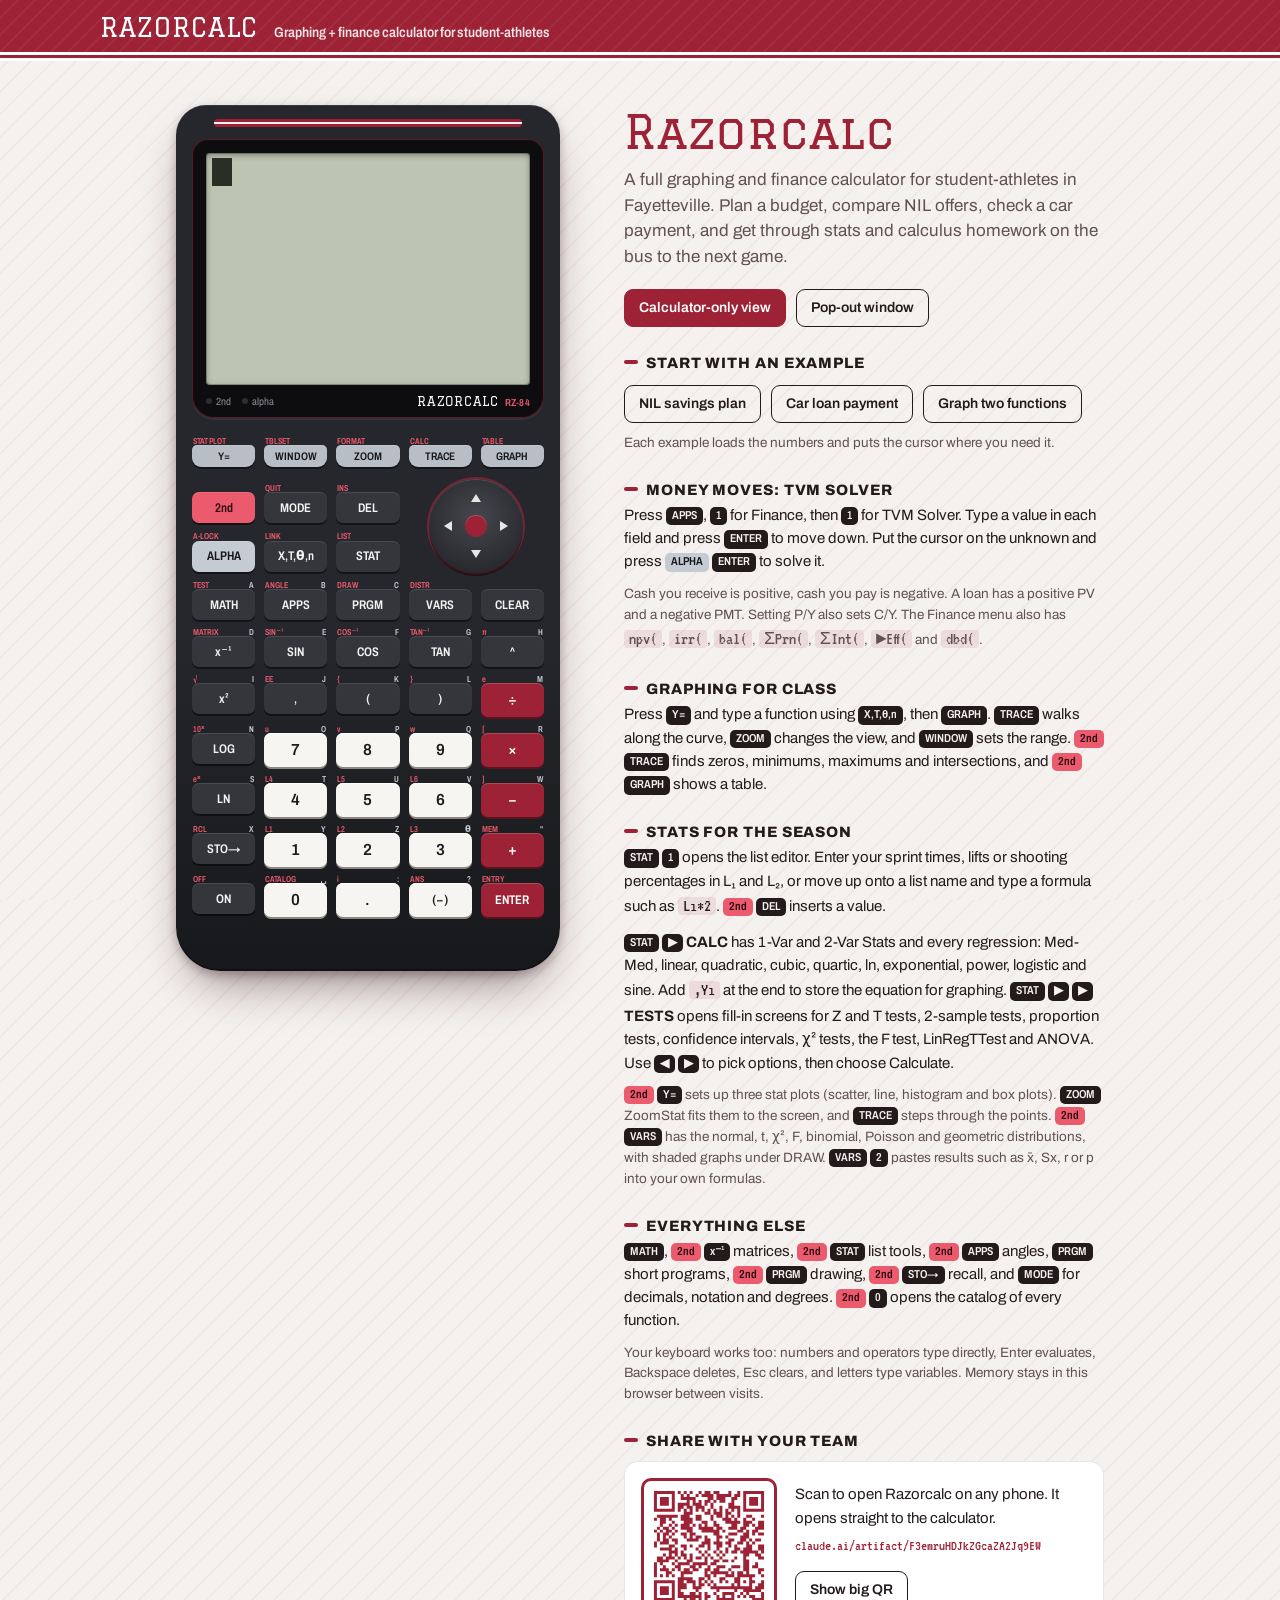
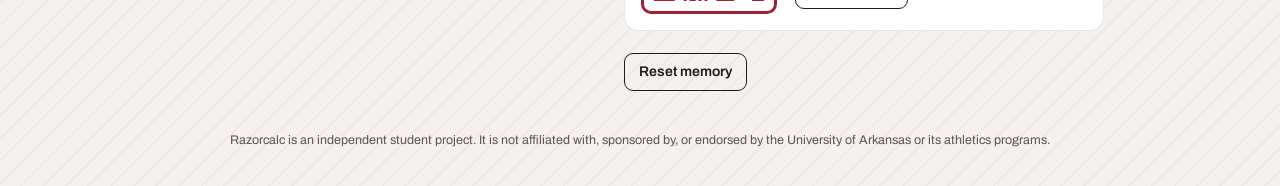
==== commit aa319766: "Point Razorcalc QR code at the live artifact link Co-Authored-By: Claude Opus 5.5 <noreply@anthropic" ====
--- a/razorcalc/index.html
+++ b/razorcalc/index.html
@@ -232,10 +232,10 @@
 
     <h2>Share with your team</h2>
     <div class="share">
-      <div class="qr" id="qrGuide"><svg viewBox="0 0 37 37" class="segno"><path fill="#fff" d="M0 0h37v37h-37z"/><path class="qrline" stroke="#9d2235" d="M2 2.5h7m1 0h1m1 0h1m3 0h1m1 0h1m2 0h2m2 0h1m2 0h7m-33 1h1m5 0h1m3 0h2m2 0h2m2 0h1m1 0h1m3 0h1m1 0h1m5 0h1m-33 1h1m1 0h3m1 0h1m4 0h3m1 0h1m2 0h4m2 0h1m1 0h1m1 0h3m1 0h1m-33 1h1m1 0h3m1 0h1m2 0h3m1 0h1m2 0h1m1 0h2m2 0h1m3 0h1m1 0h3m1 0h1m-33 1h1m1 0h3m1 0h1m1 0h2m4 0h3m1 0h1m2 0h1m1 0h1m2 0h1m1 0h3m1 0h1m-33 1h1m5 0h1m1 0h4m1 0h1m1 0h4m1 0h2m4 0h1m5 0h1m-33 1h7m1 0h1m1 0h1m1 0h1m1 0h1m1 0h1m1 0h1m1 0h1m1 0h1m1 0h1m1 0h7m-24 1h2m2 0h1m5 0h4m1 0h1m-24 1h7m1 0h2m5 0h2m1 0h1m2 0h1m4 0h2m3 0h1m-33 1h1m1 0h2m5 0h2m1 0h2m2 0h5m2 0h1m2 0h2m1 0h2m1 0h1m-32 1h1m3 0h4m1 0h1m6 0h1m2 0h1m1 0h1m1 0h3m1 0h1m1 0h2m-32 1h1m2 0h2m3 0h1m1 0h1m3 0h1m2 0h2m2 0h3m2 0h1m1 0h5m-32 1h1m1 0h4m1 0h6m2 0h1m2 0h1m2 0h4m1 0h3m1 0h1m-32 1h1m1 0h2m1 0h1m1 0h3m2 0h5m1 0h2m1 0h3m2 0h2m3 0h2m-33 1h4m1 0h2m1 0h1m2 0h3m3 0h2m1 0h1m3 0h8m-31 1h2m1 0h2m1 0h4m1 0h1m4 0h1m1 0h1m1 0h1m1 0h5m1 0h2m-31 1h5m1 0h3m2 0h1m3 0h2m3 0h1m1 0h1m1 0h2m1 0h3m2 0h1m-33 1h1m1 0h1m2 0h1m4 0h2m2 0h2m1 0h1m1 0h3m1 0h1m2 0h2m1 0h2m1 0h1m-33 1h1m2 0h5m1 0h1m4 0h3m1 0h1m1 0h1m5 0h3m1 0h2m-32 1h3m1 0h2m3 0h1m1 0h1m2 0h3m1 0h4m2 0h2m1 0h4m1 0h1m-32 1h2m1 0h3m1 0h1m2 0h1m1 0h2m4 0h1m2 0h1m2 0h1m1 0h3m1 0h2m-33 1h1m2 0h1m1 0h1m2 0h3m2 0h1m1 0h2m1 0h3m2 0h1m2 0h1m2 0h2m1 0h1m-33 1h1m1 0h1m1 0h4m3 0h2m4 0h1m3 0h2m3 0h1m3 0h2m-32 1h1m1 0h2m1 0h1m2 0h2m1 0h1m4 0h1m3 0h2m1 0h1m2 0h1m2 0h2m-31 1h1m1 0h2m1 0h5m1 0h1m1 0h3m1 0h3m2 0h7m2 0h2m-25 1h2m3 0h2m1 0h1m1 0h4m2 0h1m3 0h1m1 0h1m1 0h1m-33 1h7m1 0h3m1 0h2m3 0h1m5 0h2m1 0h1m1 0h1m1 0h1m-31 1h1m5 0h1m1 0h1m2 0h1m1 0h2m1 0h1m1 0h1m2 0h4m3 0h5m-33 1h1m1 0h3m1 0h1m1 0h1m1 0h1m1 0h1m3 0h1m2 0h1m2 0h1m1 0h6m-30 1h1m1 0h3m1 0h1m1 0h1m3 0h2m1 0h6m2 0h3m2 0h1m3 0h1m-33 1h1m1 0h3m1 0h1m1 0h1m3 0h1m1 0h4m2 0h1m1 0h6m2 0h1m-31 1h1m5 0h1m1 0h1m4 0h5m3 0h2m2 0h2m1 0h3m-31 1h7m2 0h3m2 0h1m1 0h1m1 0h1m3 0h1m1 0h4m1 0h1m1 0h1"/></svg></div>
+      <div class="qr" id="qrGuide"><svg viewBox="0 0 41 41" class="segno"><path fill="#fff" d="M0 0h41v41h-41z"/><path class="qrline" stroke="#9d2235" d="M2 2.5h7m1 0h1m1 0h1m1 0h1m2 0h1m1 0h2m1 0h2m3 0h1m2 0h1m1 0h7m-37 1h1m5 0h1m2 0h1m1 0h1m2 0h1m1 0h4m1 0h5m1 0h2m1 0h1m5 0h1m-37 1h1m1 0h3m1 0h1m2 0h5m4 0h2m1 0h3m2 0h2m2 0h1m1 0h3m1 0h1m-37 1h1m1 0h3m1 0h1m4 0h1m1 0h1m1 0h1m1 0h2m1 0h1m1 0h2m2 0h1m3 0h1m1 0h3m1 0h1m-37 1h1m1 0h3m1 0h1m1 0h4m1 0h3m1 0h1m1 0h1m5 0h2m3 0h1m1 0h3m1 0h1m-37 1h1m5 0h1m1 0h2m1 0h2m1 0h3m2 0h1m2 0h1m2 0h4m1 0h1m5 0h1m-37 1h7m1 0h1m1 0h1m1 0h1m1 0h1m1 0h1m1 0h1m1 0h1m1 0h1m1 0h1m1 0h1m1 0h1m1 0h7m-27 1h3m4 0h2m1 0h3m1 0h2m2 0h1m-28 1h7m1 0h3m2 0h2m3 0h1m1 0h2m1 0h1m1 0h1m1 0h1m2 0h2m3 0h1m-37 1h1m1 0h2m1 0h1m3 0h4m1 0h2m3 0h1m3 0h3m1 0h1m2 0h1m2 0h1m-32 1h2m2 0h1m3 0h3m3 0h2m2 0h1m3 0h5m1 0h3m2 0h2m-35 1h1m2 0h1m1 0h1m1 0h3m1 0h1m1 0h1m1 0h1m2 0h2m4 0h2m2 0h2m1 0h1m1 0h2m-36 1h1m1 0h2m1 0h1m2 0h4m2 0h5m1 0h2m2 0h3m1 0h2m3 0h3m-37 1h1m1 0h1m1 0h2m1 0h1m3 0h2m3 0h6m1 0h1m4 0h2m1 0h1m1 0h2m-34 1h1m1 0h2m1 0h1m2 0h2m1 0h2m6 0h2m3 0h3m2 0h2m1 0h1m1 0h2m-36 1h1m1 0h1m1 0h1m4 0h1m1 0h1m1 0h2m1 0h1m3 0h2m1 0h1m4 0h3m-31 1h1m1 0h2m1 0h2m3 0h4m2 0h2m2 0h1m3 0h2m2 0h2m1 0h1m1 0h2m-36 1h1m1 0h3m2 0h1m8 0h3m1 0h3m1 0h2m2 0h2m1 0h1m1 0h1m-34 1h1m4 0h2m2 0h2m1 0h1m2 0h2m1 0h1m2 0h2m2 0h1m1 0h1m3 0h2m2 0h2m-35 1h4m1 0h1m2 0h1m3 0h1m3 0h1m2 0h1m2 0h1m2 0h2m1 0h3m2 0h2m-32 1h3m1 0h1m5 0h1m1 0h1m2 0h1m1 0h1m1 0h1m1 0h2m1 0h6m1 0h1m-34 1h1m1 0h1m1 0h1m1 0h2m1 0h1m3 0h1m1 0h1m2 0h1m1 0h1m6 0h2m2 0h2m-35 1h2m1 0h3m1 0h1m1 0h1m1 0h1m1 0h2m1 0h1m1 0h1m2 0h1m4 0h1m2 0h1m4 0h2m-36 1h4m2 0h1m3 0h2m4 0h1m2 0h2m1 0h2m1 0h1m3 0h2m-32 1h1m1 0h1m3 0h1m1 0h4m1 0h5m1 0h2m9 0h2m2 0h1m-35 1h1m2 0h1m3 0h2m3 0h2m1 0h1m2 0h1m2 0h3m2 0h3m1 0h2m1 0h2m-35 1h1m1 0h3m1 0h1m1 0h1m1 0h2m1 0h2m2 0h2m1 0h2m3 0h1m4 0h2m3 0h2m-37 1h1m3 0h2m3 0h4m4 0h1m1 0h6m1 0h1m1 0h2m1 0h1m3 0h1m-36 1h1m1 0h1m1 0h1m1 0h1m2 0h1m7 0h2m1 0h1m3 0h3m1 0h6m2 0h1m-29 1h5m2 0h2m1 0h1m3 0h2m3 0h2m3 0h1m-33 1h7m1 0h2m1 0h3m1 0h1m1 0h1m1 0h1m2 0h1m1 0h1m2 0h2m1 0h1m1 0h2m2 0h1m-37 1h1m5 0h1m1 0h3m2 0h1m1 0h2m1 0h1m1 0h1m5 0h1m1 0h1m3 0h1m2 0h2m-37 1h1m1 0h3m1 0h1m1 0h3m2 0h3m3 0h14m1 0h3m-37 1h1m1 0h3m1 0h1m1 0h1m5 0h1m6 0h1m5 0h1m2 0h6m-36 1h1m1 0h3m1 0h1m1 0h2m2 0h2m1 0h1m1 0h1m2 0h1m2 0h4m2 0h1m1 0h1m4 0h1m-37 1h1m5 0h1m1 0h8m1 0h2m2 0h1m1 0h1m2 0h1m1 0h1m1 0h1m1 0h2m2 0h1m-37 1h7m3 0h1m1 0h2m1 0h1m1 0h1m3 0h6m6 0h4"/></svg></div>
       <div style="flex:1 1 180px">
         <p>Scan to open Razorcalc on any phone. It opens straight to the calculator.</p>
-        <p class="url">juanpablohoyosc.github.io/razorcalc</p>
+        <p class="url">claude.ai/artifact/F3emruHDJkZGcaZA2Jq9EW</p>
         <div class="actions"><button class="btn" id="qrBtn" type="button">Show big QR</button></div>
       </div>
     </div>
@@ -248,8 +248,8 @@
   <div class="share-card">
     <h2 id="shareTitle">Scan for Razorcalc</h2>
     <p class="small" style="margin:0;color:var(--muted)">Point a phone camera at the code.</p>
-    <div class="qr" id="qrDialog"><svg viewBox="0 0 37 37" class="segno"><path fill="#fff" d="M0 0h37v37h-37z"/><path class="qrline" stroke="#9d2235" d="M2 2.5h7m1 0h1m1 0h1m3 0h1m1 0h1m2 0h2m2 0h1m2 0h7m-33 1h1m5 0h1m3 0h2m2 0h2m2 0h1m1 0h1m3 0h1m1 0h1m5 0h1m-33 1h1m1 0h3m1 0h1m4 0h3m1 0h1m2 0h4m2 0h1m1 0h1m1 0h3m1 0h1m-33 1h1m1 0h3m1 0h1m2 0h3m1 0h1m2 0h1m1 0h2m2 0h1m3 0h1m1 0h3m1 0h1m-33 1h1m1 0h3m1 0h1m1 0h2m4 0h3m1 0h1m2 0h1m1 0h1m2 0h1m1 0h3m1 0h1m-33 1h1m5 0h1m1 0h4m1 0h1m1 0h4m1 0h2m4 0h1m5 0h1m-33 1h7m1 0h1m1 0h1m1 0h1m1 0h1m1 0h1m1 0h1m1 0h1m1 0h1m1 0h1m1 0h7m-24 1h2m2 0h1m5 0h4m1 0h1m-24 1h7m1 0h2m5 0h2m1 0h1m2 0h1m4 0h2m3 0h1m-33 1h1m1 0h2m5 0h2m1 0h2m2 0h5m2 0h1m2 0h2m1 0h2m1 0h1m-32 1h1m3 0h4m1 0h1m6 0h1m2 0h1m1 0h1m1 0h3m1 0h1m1 0h2m-32 1h1m2 0h2m3 0h1m1 0h1m3 0h1m2 0h2m2 0h3m2 0h1m1 0h5m-32 1h1m1 0h4m1 0h6m2 0h1m2 0h1m2 0h4m1 0h3m1 0h1m-32 1h1m1 0h2m1 0h1m1 0h3m2 0h5m1 0h2m1 0h3m2 0h2m3 0h2m-33 1h4m1 0h2m1 0h1m2 0h3m3 0h2m1 0h1m3 0h8m-31 1h2m1 0h2m1 0h4m1 0h1m4 0h1m1 0h1m1 0h1m1 0h5m1 0h2m-31 1h5m1 0h3m2 0h1m3 0h2m3 0h1m1 0h1m1 0h2m1 0h3m2 0h1m-33 1h1m1 0h1m2 0h1m4 0h2m2 0h2m1 0h1m1 0h3m1 0h1m2 0h2m1 0h2m1 0h1m-33 1h1m2 0h5m1 0h1m4 0h3m1 0h1m1 0h1m5 0h3m1 0h2m-32 1h3m1 0h2m3 0h1m1 0h1m2 0h3m1 0h4m2 0h2m1 0h4m1 0h1m-32 1h2m1 0h3m1 0h1m2 0h1m1 0h2m4 0h1m2 0h1m2 0h1m1 0h3m1 0h2m-33 1h1m2 0h1m1 0h1m2 0h3m2 0h1m1 0h2m1 0h3m2 0h1m2 0h1m2 0h2m1 0h1m-33 1h1m1 0h1m1 0h4m3 0h2m4 0h1m3 0h2m3 0h1m3 0h2m-32 1h1m1 0h2m1 0h1m2 0h2m1 0h1m4 0h1m3 0h2m1 0h1m2 0h1m2 0h2m-31 1h1m1 0h2m1 0h5m1 0h1m1 0h3m1 0h3m2 0h7m2 0h2m-25 1h2m3 0h2m1 0h1m1 0h4m2 0h1m3 0h1m1 0h1m1 0h1m-33 1h7m1 0h3m1 0h2m3 0h1m5 0h2m1 0h1m1 0h1m1 0h1m-31 1h1m5 0h1m1 0h1m2 0h1m1 0h2m1 0h1m1 0h1m2 0h4m3 0h5m-33 1h1m1 0h3m1 0h1m1 0h1m1 0h1m1 0h1m3 0h1m2 0h1m2 0h1m1 0h6m-30 1h1m1 0h3m1 0h1m1 0h1m3 0h2m1 0h6m2 0h3m2 0h1m3 0h1m-33 1h1m1 0h3m1 0h1m1 0h1m3 0h1m1 0h4m2 0h1m1 0h6m2 0h1m-31 1h1m5 0h1m1 0h1m4 0h5m3 0h2m2 0h2m1 0h3m-31 1h7m2 0h3m2 0h1m1 0h1m1 0h1m3 0h1m1 0h4m1 0h1m1 0h1"/></svg></div>
-    <p class="url" style="margin:0 0 6px;font-size:16px">juanpablohoyosc.github.io/razorcalc</p>
+    <div class="qr" id="qrDialog"><svg viewBox="0 0 41 41" class="segno"><path fill="#fff" d="M0 0h41v41h-41z"/><path class="qrline" stroke="#9d2235" d="M2 2.5h7m1 0h1m1 0h1m1 0h1m2 0h1m1 0h2m1 0h2m3 0h1m2 0h1m1 0h7m-37 1h1m5 0h1m2 0h1m1 0h1m2 0h1m1 0h4m1 0h5m1 0h2m1 0h1m5 0h1m-37 1h1m1 0h3m1 0h1m2 0h5m4 0h2m1 0h3m2 0h2m2 0h1m1 0h3m1 0h1m-37 1h1m1 0h3m1 0h1m4 0h1m1 0h1m1 0h1m1 0h2m1 0h1m1 0h2m2 0h1m3 0h1m1 0h3m1 0h1m-37 1h1m1 0h3m1 0h1m1 0h4m1 0h3m1 0h1m1 0h1m5 0h2m3 0h1m1 0h3m1 0h1m-37 1h1m5 0h1m1 0h2m1 0h2m1 0h3m2 0h1m2 0h1m2 0h4m1 0h1m5 0h1m-37 1h7m1 0h1m1 0h1m1 0h1m1 0h1m1 0h1m1 0h1m1 0h1m1 0h1m1 0h1m1 0h1m1 0h1m1 0h7m-27 1h3m4 0h2m1 0h3m1 0h2m2 0h1m-28 1h7m1 0h3m2 0h2m3 0h1m1 0h2m1 0h1m1 0h1m1 0h1m2 0h2m3 0h1m-37 1h1m1 0h2m1 0h1m3 0h4m1 0h2m3 0h1m3 0h3m1 0h1m2 0h1m2 0h1m-32 1h2m2 0h1m3 0h3m3 0h2m2 0h1m3 0h5m1 0h3m2 0h2m-35 1h1m2 0h1m1 0h1m1 0h3m1 0h1m1 0h1m1 0h1m2 0h2m4 0h2m2 0h2m1 0h1m1 0h2m-36 1h1m1 0h2m1 0h1m2 0h4m2 0h5m1 0h2m2 0h3m1 0h2m3 0h3m-37 1h1m1 0h1m1 0h2m1 0h1m3 0h2m3 0h6m1 0h1m4 0h2m1 0h1m1 0h2m-34 1h1m1 0h2m1 0h1m2 0h2m1 0h2m6 0h2m3 0h3m2 0h2m1 0h1m1 0h2m-36 1h1m1 0h1m1 0h1m4 0h1m1 0h1m1 0h2m1 0h1m3 0h2m1 0h1m4 0h3m-31 1h1m1 0h2m1 0h2m3 0h4m2 0h2m2 0h1m3 0h2m2 0h2m1 0h1m1 0h2m-36 1h1m1 0h3m2 0h1m8 0h3m1 0h3m1 0h2m2 0h2m1 0h1m1 0h1m-34 1h1m4 0h2m2 0h2m1 0h1m2 0h2m1 0h1m2 0h2m2 0h1m1 0h1m3 0h2m2 0h2m-35 1h4m1 0h1m2 0h1m3 0h1m3 0h1m2 0h1m2 0h1m2 0h2m1 0h3m2 0h2m-32 1h3m1 0h1m5 0h1m1 0h1m2 0h1m1 0h1m1 0h1m1 0h2m1 0h6m1 0h1m-34 1h1m1 0h1m1 0h1m1 0h2m1 0h1m3 0h1m1 0h1m2 0h1m1 0h1m6 0h2m2 0h2m-35 1h2m1 0h3m1 0h1m1 0h1m1 0h1m1 0h2m1 0h1m1 0h1m2 0h1m4 0h1m2 0h1m4 0h2m-36 1h4m2 0h1m3 0h2m4 0h1m2 0h2m1 0h2m1 0h1m3 0h2m-32 1h1m1 0h1m3 0h1m1 0h4m1 0h5m1 0h2m9 0h2m2 0h1m-35 1h1m2 0h1m3 0h2m3 0h2m1 0h1m2 0h1m2 0h3m2 0h3m1 0h2m1 0h2m-35 1h1m1 0h3m1 0h1m1 0h1m1 0h2m1 0h2m2 0h2m1 0h2m3 0h1m4 0h2m3 0h2m-37 1h1m3 0h2m3 0h4m4 0h1m1 0h6m1 0h1m1 0h2m1 0h1m3 0h1m-36 1h1m1 0h1m1 0h1m1 0h1m2 0h1m7 0h2m1 0h1m3 0h3m1 0h6m2 0h1m-29 1h5m2 0h2m1 0h1m3 0h2m3 0h2m3 0h1m-33 1h7m1 0h2m1 0h3m1 0h1m1 0h1m1 0h1m2 0h1m1 0h1m2 0h2m1 0h1m1 0h2m2 0h1m-37 1h1m5 0h1m1 0h3m2 0h1m1 0h2m1 0h1m1 0h1m5 0h1m1 0h1m3 0h1m2 0h2m-37 1h1m1 0h3m1 0h1m1 0h3m2 0h3m3 0h14m1 0h3m-37 1h1m1 0h3m1 0h1m1 0h1m5 0h1m6 0h1m5 0h1m2 0h6m-36 1h1m1 0h3m1 0h1m1 0h2m2 0h2m1 0h1m1 0h1m2 0h1m2 0h4m2 0h1m1 0h1m4 0h1m-37 1h1m5 0h1m1 0h8m1 0h2m2 0h1m1 0h1m2 0h1m1 0h1m1 0h1m1 0h2m2 0h1m-37 1h7m3 0h1m1 0h2m1 0h1m1 0h1m3 0h6m6 0h4"/></svg></div>
+    <p class="url" style="margin:0 0 6px;font-size:16px">claude.ai/artifact/F3emruHDJkZGcaZA2Jq9EW</p>
     <div class="actions"><button class="btn primary" id="copyLink" type="button">Copy link</button><button class="btn" id="closeShare" type="button">Close</button></div>
   </div>
 </dialog>
@@ -257,7 +257,7 @@
 (function(){
 'use strict';
 const W=16,H=8;
-const SITE_URL='https://juanpablohoyosc.github.io/razorcalc/';
+const SITE_URL='https://claude.ai/artifact/F3emruHDJkZGcaZA2Jq9EW';
 const DONE={done:true};
 class TIError extends Error{constructor(c){super(c);this.code=c;}}
 const err=c=>{throw new TIError(c);};
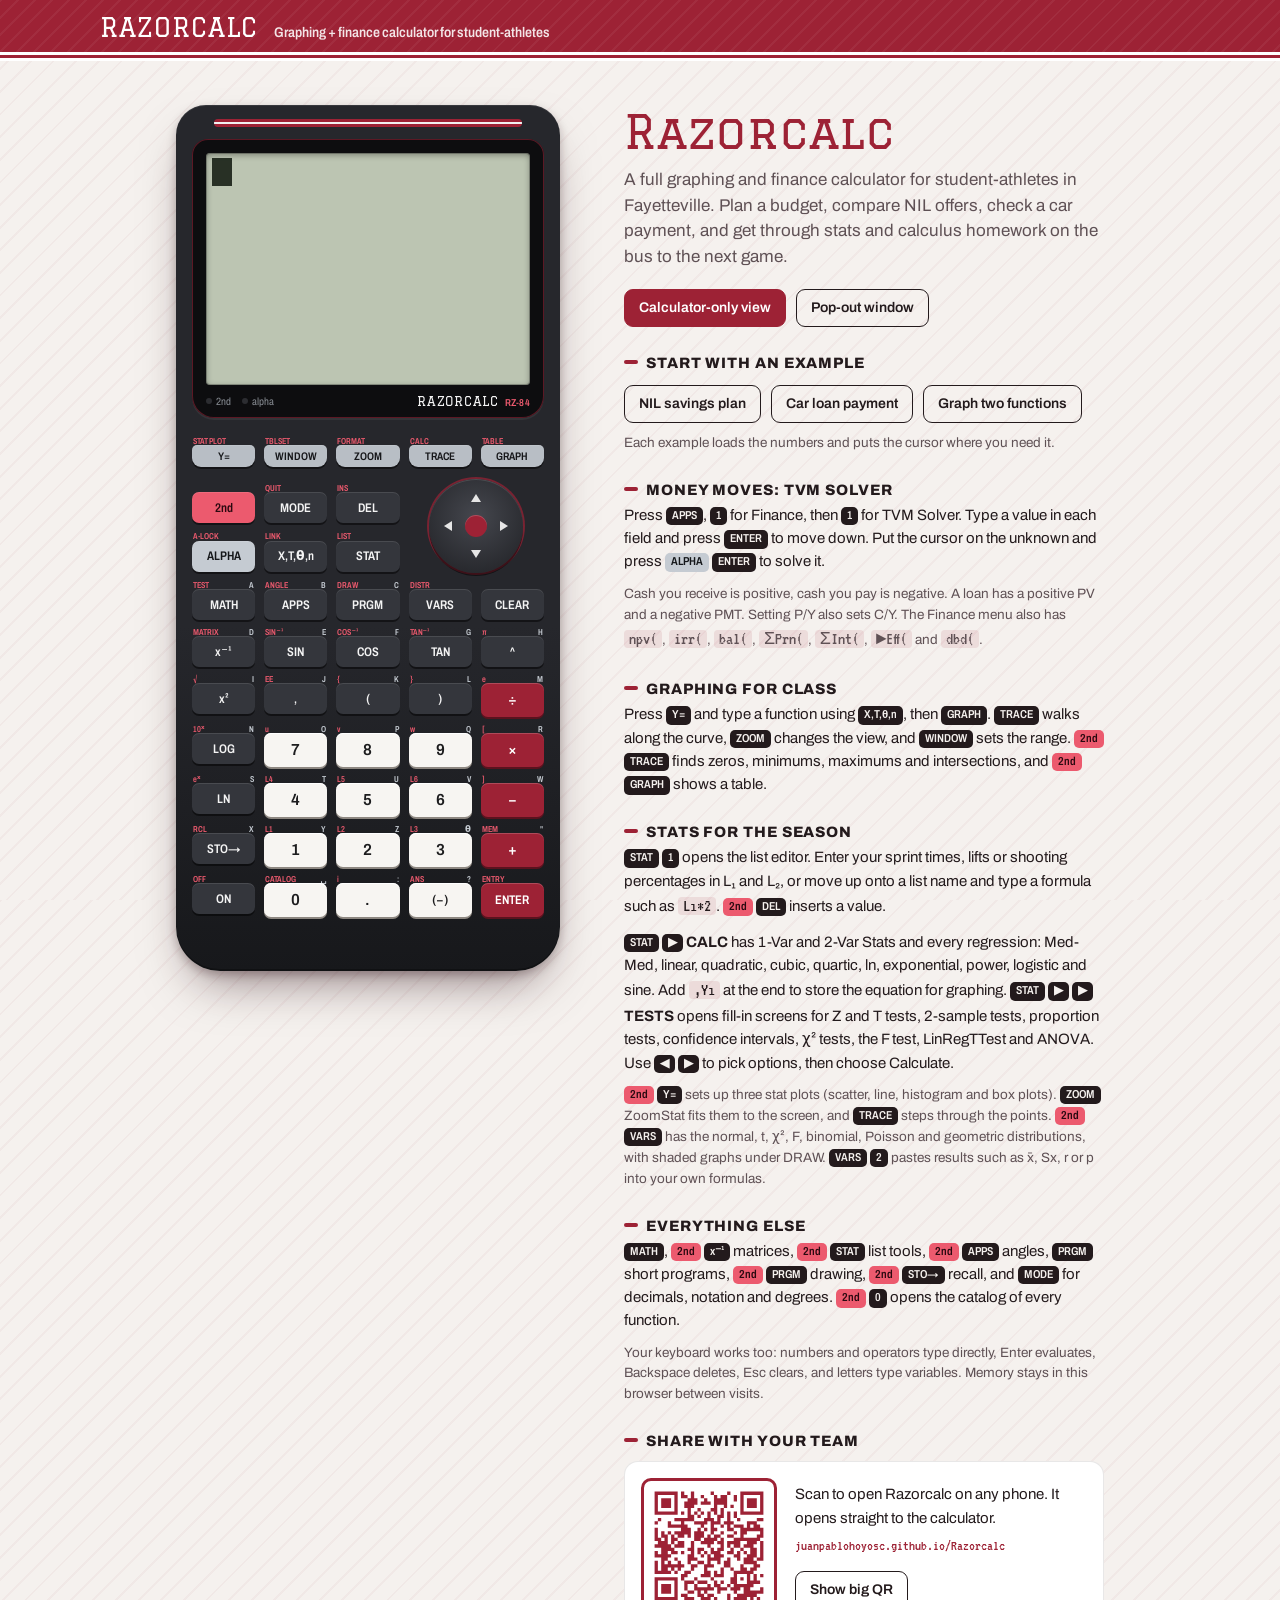
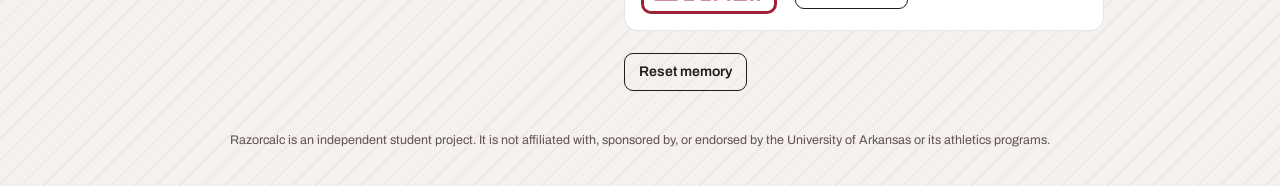
==== commit b738c1be: "Sync Razorcalc with deployed version Co-Authored-By: Claude Opus 5.5 <noreply@anthropic.com> Claude-" ====
--- a/razorcalc/index.html
+++ b/razorcalc/index.html
@@ -232,10 +232,10 @@
 
     <h2>Share with your team</h2>
     <div class="share">
-      <div class="qr" id="qrGuide"><svg viewBox="0 0 41 41" class="segno"><path fill="#fff" d="M0 0h41v41h-41z"/><path class="qrline" stroke="#9d2235" d="M2 2.5h7m1 0h1m1 0h1m1 0h1m2 0h1m1 0h2m1 0h2m3 0h1m2 0h1m1 0h7m-37 1h1m5 0h1m2 0h1m1 0h1m2 0h1m1 0h4m1 0h5m1 0h2m1 0h1m5 0h1m-37 1h1m1 0h3m1 0h1m2 0h5m4 0h2m1 0h3m2 0h2m2 0h1m1 0h3m1 0h1m-37 1h1m1 0h3m1 0h1m4 0h1m1 0h1m1 0h1m1 0h2m1 0h1m1 0h2m2 0h1m3 0h1m1 0h3m1 0h1m-37 1h1m1 0h3m1 0h1m1 0h4m1 0h3m1 0h1m1 0h1m5 0h2m3 0h1m1 0h3m1 0h1m-37 1h1m5 0h1m1 0h2m1 0h2m1 0h3m2 0h1m2 0h1m2 0h4m1 0h1m5 0h1m-37 1h7m1 0h1m1 0h1m1 0h1m1 0h1m1 0h1m1 0h1m1 0h1m1 0h1m1 0h1m1 0h1m1 0h1m1 0h7m-27 1h3m4 0h2m1 0h3m1 0h2m2 0h1m-28 1h7m1 0h3m2 0h2m3 0h1m1 0h2m1 0h1m1 0h1m1 0h1m2 0h2m3 0h1m-37 1h1m1 0h2m1 0h1m3 0h4m1 0h2m3 0h1m3 0h3m1 0h1m2 0h1m2 0h1m-32 1h2m2 0h1m3 0h3m3 0h2m2 0h1m3 0h5m1 0h3m2 0h2m-35 1h1m2 0h1m1 0h1m1 0h3m1 0h1m1 0h1m1 0h1m2 0h2m4 0h2m2 0h2m1 0h1m1 0h2m-36 1h1m1 0h2m1 0h1m2 0h4m2 0h5m1 0h2m2 0h3m1 0h2m3 0h3m-37 1h1m1 0h1m1 0h2m1 0h1m3 0h2m3 0h6m1 0h1m4 0h2m1 0h1m1 0h2m-34 1h1m1 0h2m1 0h1m2 0h2m1 0h2m6 0h2m3 0h3m2 0h2m1 0h1m1 0h2m-36 1h1m1 0h1m1 0h1m4 0h1m1 0h1m1 0h2m1 0h1m3 0h2m1 0h1m4 0h3m-31 1h1m1 0h2m1 0h2m3 0h4m2 0h2m2 0h1m3 0h2m2 0h2m1 0h1m1 0h2m-36 1h1m1 0h3m2 0h1m8 0h3m1 0h3m1 0h2m2 0h2m1 0h1m1 0h1m-34 1h1m4 0h2m2 0h2m1 0h1m2 0h2m1 0h1m2 0h2m2 0h1m1 0h1m3 0h2m2 0h2m-35 1h4m1 0h1m2 0h1m3 0h1m3 0h1m2 0h1m2 0h1m2 0h2m1 0h3m2 0h2m-32 1h3m1 0h1m5 0h1m1 0h1m2 0h1m1 0h1m1 0h1m1 0h2m1 0h6m1 0h1m-34 1h1m1 0h1m1 0h1m1 0h2m1 0h1m3 0h1m1 0h1m2 0h1m1 0h1m6 0h2m2 0h2m-35 1h2m1 0h3m1 0h1m1 0h1m1 0h1m1 0h2m1 0h1m1 0h1m2 0h1m4 0h1m2 0h1m4 0h2m-36 1h4m2 0h1m3 0h2m4 0h1m2 0h2m1 0h2m1 0h1m3 0h2m-32 1h1m1 0h1m3 0h1m1 0h4m1 0h5m1 0h2m9 0h2m2 0h1m-35 1h1m2 0h1m3 0h2m3 0h2m1 0h1m2 0h1m2 0h3m2 0h3m1 0h2m1 0h2m-35 1h1m1 0h3m1 0h1m1 0h1m1 0h2m1 0h2m2 0h2m1 0h2m3 0h1m4 0h2m3 0h2m-37 1h1m3 0h2m3 0h4m4 0h1m1 0h6m1 0h1m1 0h2m1 0h1m3 0h1m-36 1h1m1 0h1m1 0h1m1 0h1m2 0h1m7 0h2m1 0h1m3 0h3m1 0h6m2 0h1m-29 1h5m2 0h2m1 0h1m3 0h2m3 0h2m3 0h1m-33 1h7m1 0h2m1 0h3m1 0h1m1 0h1m1 0h1m2 0h1m1 0h1m2 0h2m1 0h1m1 0h2m2 0h1m-37 1h1m5 0h1m1 0h3m2 0h1m1 0h2m1 0h1m1 0h1m5 0h1m1 0h1m3 0h1m2 0h2m-37 1h1m1 0h3m1 0h1m1 0h3m2 0h3m3 0h14m1 0h3m-37 1h1m1 0h3m1 0h1m1 0h1m5 0h1m6 0h1m5 0h1m2 0h6m-36 1h1m1 0h3m1 0h1m1 0h2m2 0h2m1 0h1m1 0h1m2 0h1m2 0h4m2 0h1m1 0h1m4 0h1m-37 1h1m5 0h1m1 0h8m1 0h2m2 0h1m1 0h1m2 0h1m1 0h1m1 0h1m1 0h2m2 0h1m-37 1h7m3 0h1m1 0h2m1 0h1m1 0h1m3 0h6m6 0h4"/></svg></div>
+      <div class="qr" id="qrGuide"><svg viewBox="0 0 37 37" class="segno"><path fill="#fff" d="M0 0h37v37h-37z"/><path class="qrline" stroke="#9d2235" d="M2 2.5h7m1 0h1m2 0h1m5 0h1m4 0h1m3 0h7m-33 1h1m5 0h1m1 0h2m1 0h1m2 0h1m3 0h1m1 0h2m2 0h1m1 0h1m5 0h1m-33 1h1m1 0h3m1 0h1m3 0h3m2 0h1m2 0h4m2 0h1m1 0h1m1 0h3m1 0h1m-33 1h1m1 0h3m1 0h1m2 0h4m1 0h3m1 0h4m4 0h1m1 0h3m1 0h1m-33 1h1m1 0h3m1 0h1m2 0h3m6 0h1m2 0h1m1 0h1m2 0h1m1 0h3m1 0h1m-33 1h1m5 0h1m3 0h1m2 0h1m3 0h2m1 0h1m5 0h1m5 0h1m-33 1h7m1 0h1m1 0h1m1 0h1m1 0h1m1 0h1m1 0h1m1 0h1m1 0h1m1 0h1m1 0h7m-23 1h2m1 0h1m2 0h1m2 0h2m1 0h1m1 0h1m-24 1h1m4 0h6m3 0h3m1 0h1m2 0h1m2 0h1m5 0h2m-33 1h1m3 0h1m3 0h1m3 0h4m1 0h3m1 0h3m4 0h3m-27 1h6m4 0h1m2 0h1m2 0h1m1 0h1m1 0h3m1 0h1m1 0h2m-32 1h1m7 0h3m2 0h1m1 0h1m1 0h2m3 0h2m2 0h7m-33 1h1m1 0h1m1 0h1m1 0h5m1 0h3m2 0h1m2 0h1m3 0h1m1 0h2m4 0h1m-33 1h1m1 0h2m1 0h1m1 0h2m1 0h1m1 0h3m1 0h1m1 0h2m2 0h2m2 0h1m4 0h2m-33 1h2m1 0h1m1 0h2m5 0h2m1 0h4m1 0h1m3 0h8m-31 1h3m1 0h1m1 0h2m2 0h1m2 0h4m1 0h2m1 0h4m2 0h3m1 0h1m-33 1h5m1 0h3m2 0h1m4 0h1m3 0h1m1 0h1m1 0h2m1 0h3m2 0h1m-31 1h4m4 0h2m1 0h2m2 0h1m1 0h2m2 0h1m2 0h1m2 0h2m1 0h1m-33 1h1m1 0h2m1 0h2m1 0h1m2 0h1m1 0h1m1 0h1m1 0h3m2 0h2m1 0h1m1 0h1m1 0h2m1 0h1m-33 1h5m5 0h2m2 0h1m1 0h1m1 0h3m3 0h2m2 0h3m1 0h1m-31 1h2m2 0h1m3 0h3m3 0h4m2 0h1m2 0h1m1 0h3m1 0h2m-33 1h1m1 0h1m1 0h1m2 0h1m2 0h1m2 0h2m1 0h1m2 0h1m1 0h2m4 0h4m-31 1h1m1 0h7m2 0h2m2 0h3m3 0h2m3 0h1m3 0h2m-32 1h1m1 0h2m1 0h1m1 0h1m3 0h1m3 0h1m4 0h1m2 0h1m2 0h2m1 0h2m-31 1h5m1 0h1m2 0h2m4 0h2m1 0h1m1 0h1m3 0h6m-22 1h2m4 0h3m1 0h3m3 0h1m3 0h1m1 0h1m1 0h1m-33 1h7m1 0h1m3 0h1m4 0h1m5 0h2m1 0h1m1 0h1m1 0h1m-31 1h1m5 0h1m2 0h3m1 0h3m2 0h1m1 0h1m2 0h2m3 0h4m-32 1h1m1 0h3m1 0h1m2 0h1m2 0h1m3 0h1m1 0h2m2 0h1m1 0h6m-30 1h1m1 0h3m1 0h1m2 0h1m2 0h6m1 0h3m1 0h3m1 0h2m3 0h1m-33 1h1m1 0h3m1 0h1m3 0h2m1 0h1m1 0h1m3 0h1m4 0h1m2 0h6m-33 1h1m5 0h1m1 0h2m3 0h2m1 0h2m4 0h1m2 0h6m-31 1h7m2 0h3m2 0h3m1 0h1m3 0h1m1 0h4m1 0h1m1 0h1"/></svg></div>
       <div style="flex:1 1 180px">
         <p>Scan to open Razorcalc on any phone. It opens straight to the calculator.</p>
-        <p class="url">claude.ai/artifact/F3emruHDJkZGcaZA2Jq9EW</p>
+        <p class="url">juanpablohoyosc.github.io/Razorcalc</p>
         <div class="actions"><button class="btn" id="qrBtn" type="button">Show big QR</button></div>
       </div>
     </div>
@@ -248,8 +248,8 @@
   <div class="share-card">
     <h2 id="shareTitle">Scan for Razorcalc</h2>
     <p class="small" style="margin:0;color:var(--muted)">Point a phone camera at the code.</p>
-    <div class="qr" id="qrDialog"><svg viewBox="0 0 41 41" class="segno"><path fill="#fff" d="M0 0h41v41h-41z"/><path class="qrline" stroke="#9d2235" d="M2 2.5h7m1 0h1m1 0h1m1 0h1m2 0h1m1 0h2m1 0h2m3 0h1m2 0h1m1 0h7m-37 1h1m5 0h1m2 0h1m1 0h1m2 0h1m1 0h4m1 0h5m1 0h2m1 0h1m5 0h1m-37 1h1m1 0h3m1 0h1m2 0h5m4 0h2m1 0h3m2 0h2m2 0h1m1 0h3m1 0h1m-37 1h1m1 0h3m1 0h1m4 0h1m1 0h1m1 0h1m1 0h2m1 0h1m1 0h2m2 0h1m3 0h1m1 0h3m1 0h1m-37 1h1m1 0h3m1 0h1m1 0h4m1 0h3m1 0h1m1 0h1m5 0h2m3 0h1m1 0h3m1 0h1m-37 1h1m5 0h1m1 0h2m1 0h2m1 0h3m2 0h1m2 0h1m2 0h4m1 0h1m5 0h1m-37 1h7m1 0h1m1 0h1m1 0h1m1 0h1m1 0h1m1 0h1m1 0h1m1 0h1m1 0h1m1 0h1m1 0h1m1 0h7m-27 1h3m4 0h2m1 0h3m1 0h2m2 0h1m-28 1h7m1 0h3m2 0h2m3 0h1m1 0h2m1 0h1m1 0h1m1 0h1m2 0h2m3 0h1m-37 1h1m1 0h2m1 0h1m3 0h4m1 0h2m3 0h1m3 0h3m1 0h1m2 0h1m2 0h1m-32 1h2m2 0h1m3 0h3m3 0h2m2 0h1m3 0h5m1 0h3m2 0h2m-35 1h1m2 0h1m1 0h1m1 0h3m1 0h1m1 0h1m1 0h1m2 0h2m4 0h2m2 0h2m1 0h1m1 0h2m-36 1h1m1 0h2m1 0h1m2 0h4m2 0h5m1 0h2m2 0h3m1 0h2m3 0h3m-37 1h1m1 0h1m1 0h2m1 0h1m3 0h2m3 0h6m1 0h1m4 0h2m1 0h1m1 0h2m-34 1h1m1 0h2m1 0h1m2 0h2m1 0h2m6 0h2m3 0h3m2 0h2m1 0h1m1 0h2m-36 1h1m1 0h1m1 0h1m4 0h1m1 0h1m1 0h2m1 0h1m3 0h2m1 0h1m4 0h3m-31 1h1m1 0h2m1 0h2m3 0h4m2 0h2m2 0h1m3 0h2m2 0h2m1 0h1m1 0h2m-36 1h1m1 0h3m2 0h1m8 0h3m1 0h3m1 0h2m2 0h2m1 0h1m1 0h1m-34 1h1m4 0h2m2 0h2m1 0h1m2 0h2m1 0h1m2 0h2m2 0h1m1 0h1m3 0h2m2 0h2m-35 1h4m1 0h1m2 0h1m3 0h1m3 0h1m2 0h1m2 0h1m2 0h2m1 0h3m2 0h2m-32 1h3m1 0h1m5 0h1m1 0h1m2 0h1m1 0h1m1 0h1m1 0h2m1 0h6m1 0h1m-34 1h1m1 0h1m1 0h1m1 0h2m1 0h1m3 0h1m1 0h1m2 0h1m1 0h1m6 0h2m2 0h2m-35 1h2m1 0h3m1 0h1m1 0h1m1 0h1m1 0h2m1 0h1m1 0h1m2 0h1m4 0h1m2 0h1m4 0h2m-36 1h4m2 0h1m3 0h2m4 0h1m2 0h2m1 0h2m1 0h1m3 0h2m-32 1h1m1 0h1m3 0h1m1 0h4m1 0h5m1 0h2m9 0h2m2 0h1m-35 1h1m2 0h1m3 0h2m3 0h2m1 0h1m2 0h1m2 0h3m2 0h3m1 0h2m1 0h2m-35 1h1m1 0h3m1 0h1m1 0h1m1 0h2m1 0h2m2 0h2m1 0h2m3 0h1m4 0h2m3 0h2m-37 1h1m3 0h2m3 0h4m4 0h1m1 0h6m1 0h1m1 0h2m1 0h1m3 0h1m-36 1h1m1 0h1m1 0h1m1 0h1m2 0h1m7 0h2m1 0h1m3 0h3m1 0h6m2 0h1m-29 1h5m2 0h2m1 0h1m3 0h2m3 0h2m3 0h1m-33 1h7m1 0h2m1 0h3m1 0h1m1 0h1m1 0h1m2 0h1m1 0h1m2 0h2m1 0h1m1 0h2m2 0h1m-37 1h1m5 0h1m1 0h3m2 0h1m1 0h2m1 0h1m1 0h1m5 0h1m1 0h1m3 0h1m2 0h2m-37 1h1m1 0h3m1 0h1m1 0h3m2 0h3m3 0h14m1 0h3m-37 1h1m1 0h3m1 0h1m1 0h1m5 0h1m6 0h1m5 0h1m2 0h6m-36 1h1m1 0h3m1 0h1m1 0h2m2 0h2m1 0h1m1 0h1m2 0h1m2 0h4m2 0h1m1 0h1m4 0h1m-37 1h1m5 0h1m1 0h8m1 0h2m2 0h1m1 0h1m2 0h1m1 0h1m1 0h1m1 0h2m2 0h1m-37 1h7m3 0h1m1 0h2m1 0h1m1 0h1m3 0h6m6 0h4"/></svg></div>
-    <p class="url" style="margin:0 0 6px;font-size:16px">claude.ai/artifact/F3emruHDJkZGcaZA2Jq9EW</p>
+    <div class="qr" id="qrDialog"><svg viewBox="0 0 37 37" class="segno"><path fill="#fff" d="M0 0h37v37h-37z"/><path class="qrline" stroke="#9d2235" d="M2 2.5h7m1 0h1m2 0h1m5 0h1m4 0h1m3 0h7m-33 1h1m5 0h1m1 0h2m1 0h1m2 0h1m3 0h1m1 0h2m2 0h1m1 0h1m5 0h1m-33 1h1m1 0h3m1 0h1m3 0h3m2 0h1m2 0h4m2 0h1m1 0h1m1 0h3m1 0h1m-33 1h1m1 0h3m1 0h1m2 0h4m1 0h3m1 0h4m4 0h1m1 0h3m1 0h1m-33 1h1m1 0h3m1 0h1m2 0h3m6 0h1m2 0h1m1 0h1m2 0h1m1 0h3m1 0h1m-33 1h1m5 0h1m3 0h1m2 0h1m3 0h2m1 0h1m5 0h1m5 0h1m-33 1h7m1 0h1m1 0h1m1 0h1m1 0h1m1 0h1m1 0h1m1 0h1m1 0h1m1 0h1m1 0h7m-23 1h2m1 0h1m2 0h1m2 0h2m1 0h1m1 0h1m-24 1h1m4 0h6m3 0h3m1 0h1m2 0h1m2 0h1m5 0h2m-33 1h1m3 0h1m3 0h1m3 0h4m1 0h3m1 0h3m4 0h3m-27 1h6m4 0h1m2 0h1m2 0h1m1 0h1m1 0h3m1 0h1m1 0h2m-32 1h1m7 0h3m2 0h1m1 0h1m1 0h2m3 0h2m2 0h7m-33 1h1m1 0h1m1 0h1m1 0h5m1 0h3m2 0h1m2 0h1m3 0h1m1 0h2m4 0h1m-33 1h1m1 0h2m1 0h1m1 0h2m1 0h1m1 0h3m1 0h1m1 0h2m2 0h2m2 0h1m4 0h2m-33 1h2m1 0h1m1 0h2m5 0h2m1 0h4m1 0h1m3 0h8m-31 1h3m1 0h1m1 0h2m2 0h1m2 0h4m1 0h2m1 0h4m2 0h3m1 0h1m-33 1h5m1 0h3m2 0h1m4 0h1m3 0h1m1 0h1m1 0h2m1 0h3m2 0h1m-31 1h4m4 0h2m1 0h2m2 0h1m1 0h2m2 0h1m2 0h1m2 0h2m1 0h1m-33 1h1m1 0h2m1 0h2m1 0h1m2 0h1m1 0h1m1 0h1m1 0h3m2 0h2m1 0h1m1 0h1m1 0h2m1 0h1m-33 1h5m5 0h2m2 0h1m1 0h1m1 0h3m3 0h2m2 0h3m1 0h1m-31 1h2m2 0h1m3 0h3m3 0h4m2 0h1m2 0h1m1 0h3m1 0h2m-33 1h1m1 0h1m1 0h1m2 0h1m2 0h1m2 0h2m1 0h1m2 0h1m1 0h2m4 0h4m-31 1h1m1 0h7m2 0h2m2 0h3m3 0h2m3 0h1m3 0h2m-32 1h1m1 0h2m1 0h1m1 0h1m3 0h1m3 0h1m4 0h1m2 0h1m2 0h2m1 0h2m-31 1h5m1 0h1m2 0h2m4 0h2m1 0h1m1 0h1m3 0h6m-22 1h2m4 0h3m1 0h3m3 0h1m3 0h1m1 0h1m1 0h1m-33 1h7m1 0h1m3 0h1m4 0h1m5 0h2m1 0h1m1 0h1m1 0h1m-31 1h1m5 0h1m2 0h3m1 0h3m2 0h1m1 0h1m2 0h2m3 0h4m-32 1h1m1 0h3m1 0h1m2 0h1m2 0h1m3 0h1m1 0h2m2 0h1m1 0h6m-30 1h1m1 0h3m1 0h1m2 0h1m2 0h6m1 0h3m1 0h3m1 0h2m3 0h1m-33 1h1m1 0h3m1 0h1m3 0h2m1 0h1m1 0h1m3 0h1m4 0h1m2 0h6m-33 1h1m5 0h1m1 0h2m3 0h2m1 0h2m4 0h1m2 0h6m-31 1h7m2 0h3m2 0h3m1 0h1m3 0h1m1 0h4m1 0h1m1 0h1"/></svg></div>
+    <p class="url" style="margin:0 0 6px;font-size:16px">juanpablohoyosc.github.io/Razorcalc</p>
     <div class="actions"><button class="btn primary" id="copyLink" type="button">Copy link</button><button class="btn" id="closeShare" type="button">Close</button></div>
   </div>
 </dialog>
@@ -257,7 +257,7 @@
 (function(){
 'use strict';
 const W=16,H=8;
-const SITE_URL='https://claude.ai/artifact/F3emruHDJkZGcaZA2Jq9EW';
+const SITE_URL='https://juanpablohoyosc.github.io/Razorcalc/';
 const DONE={done:true};
 class TIError extends Error{constructor(c){super(c);this.code=c;}}
 const err=c=>{throw new TIError(c);};
